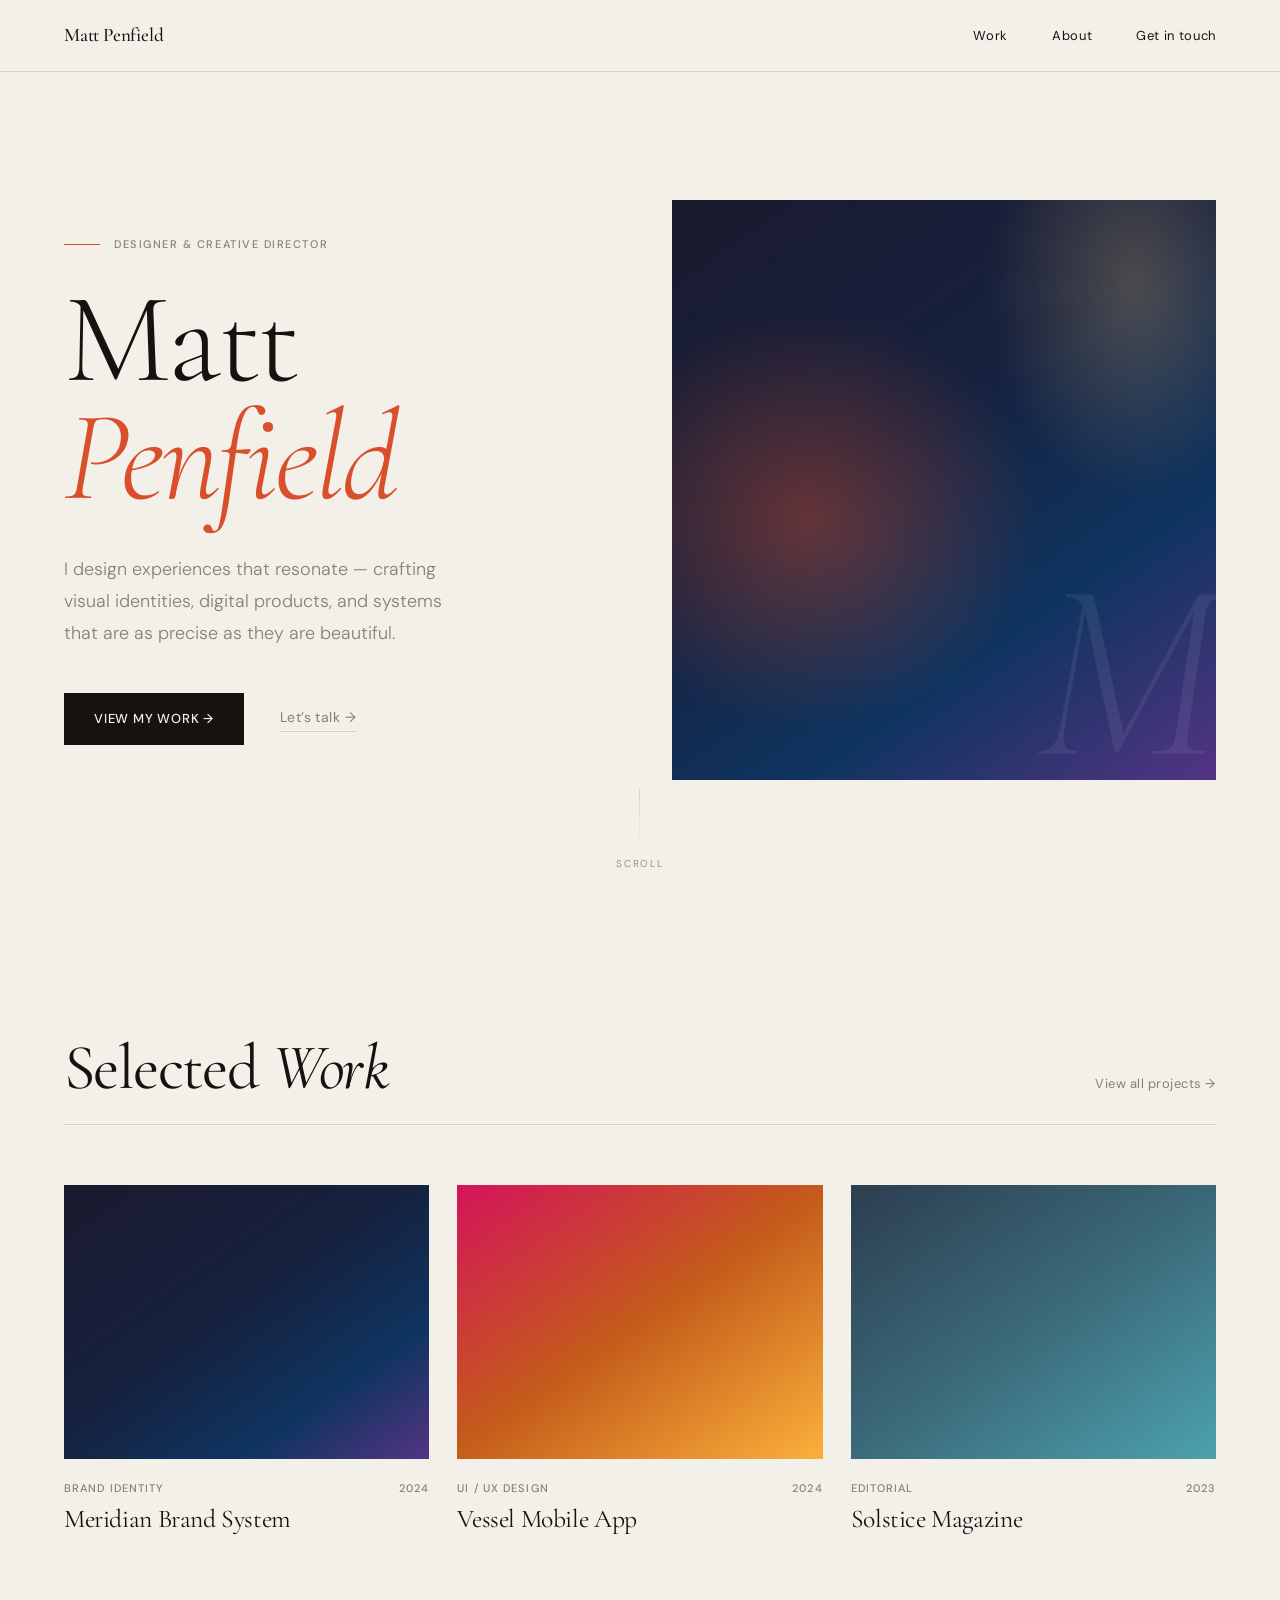
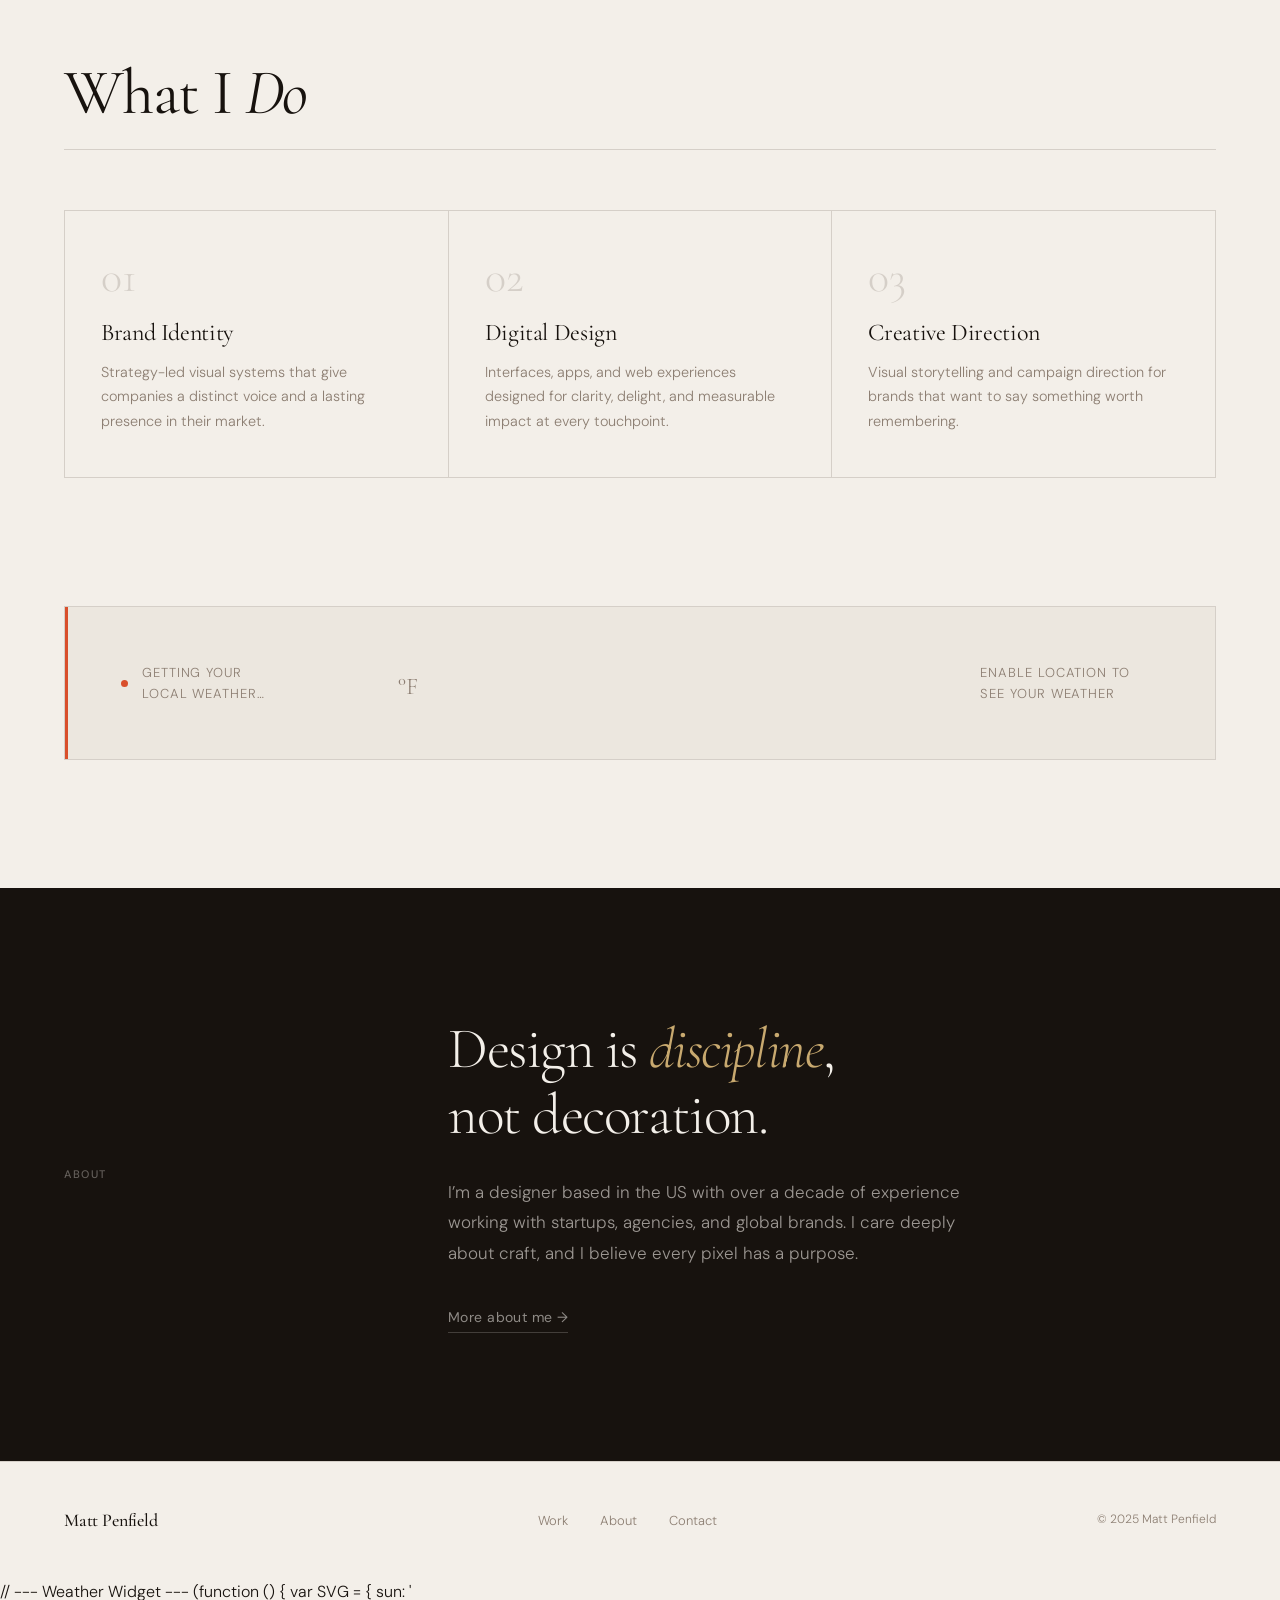
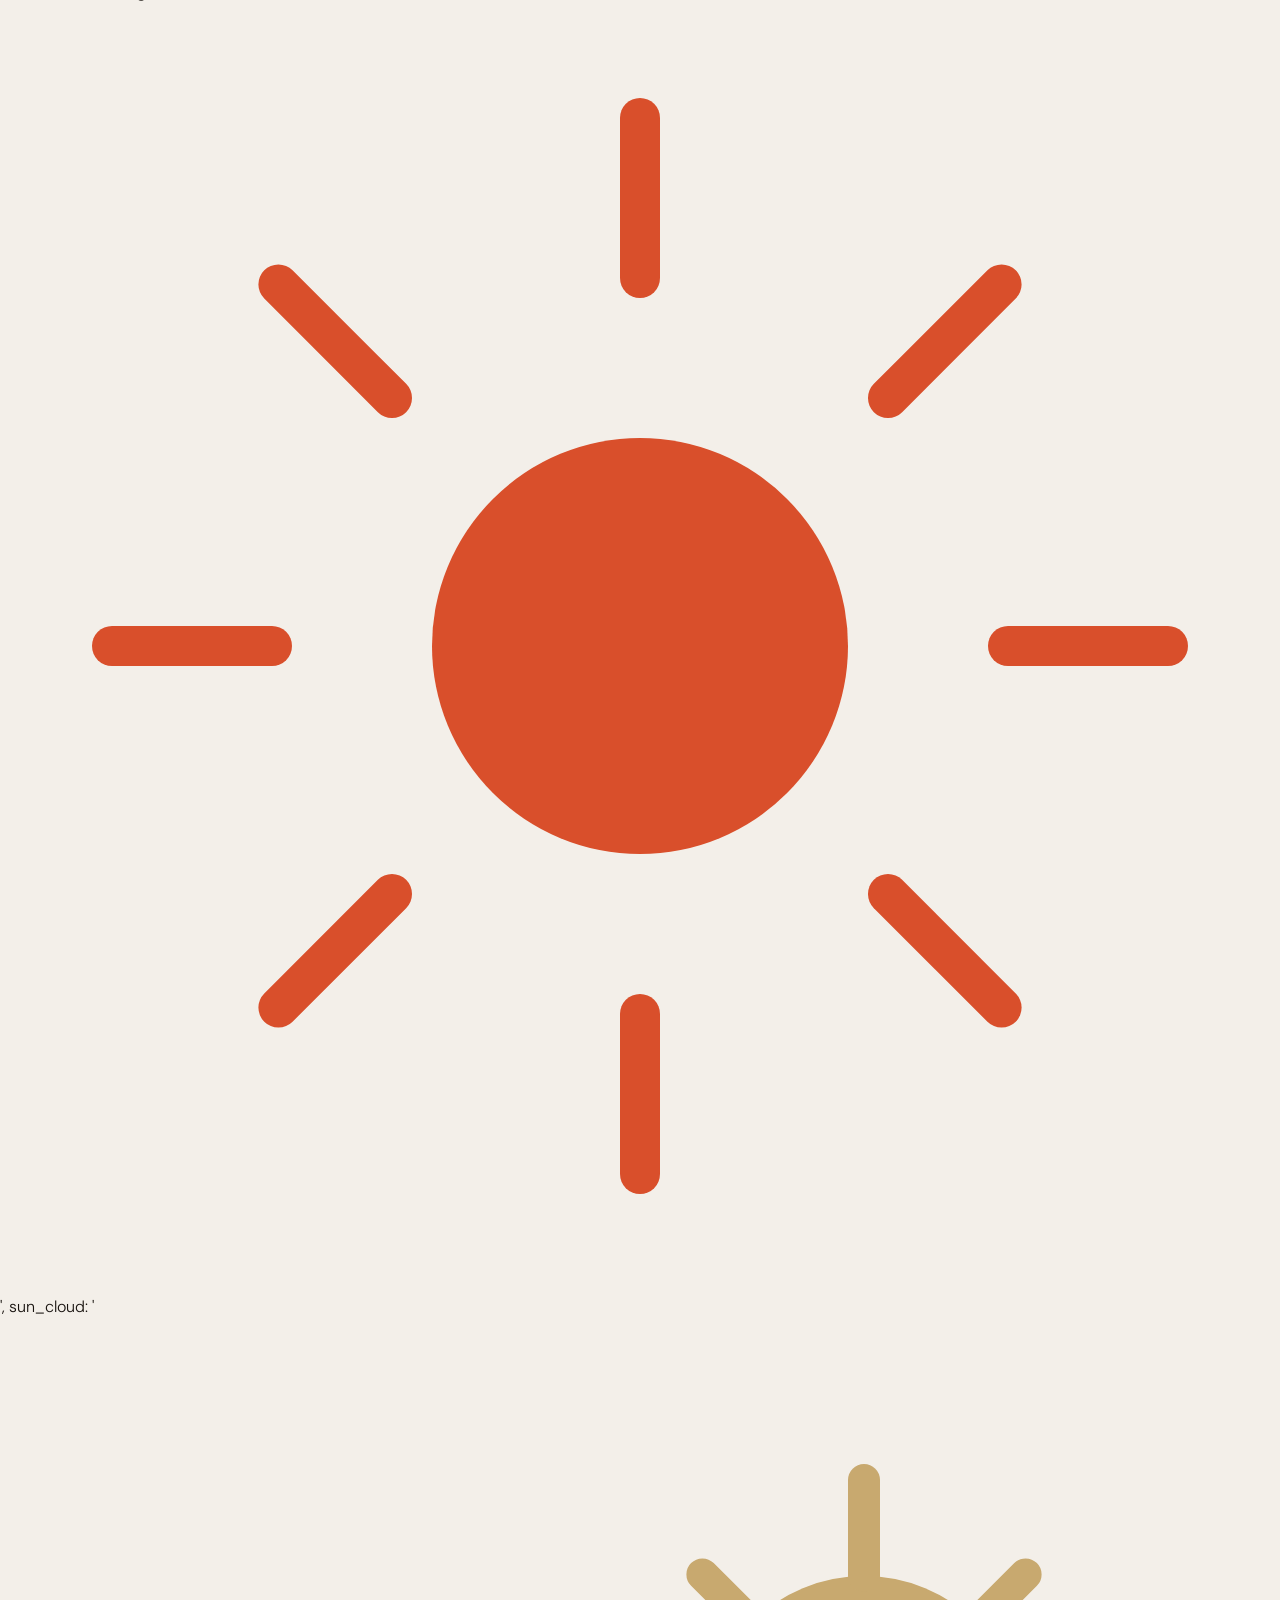
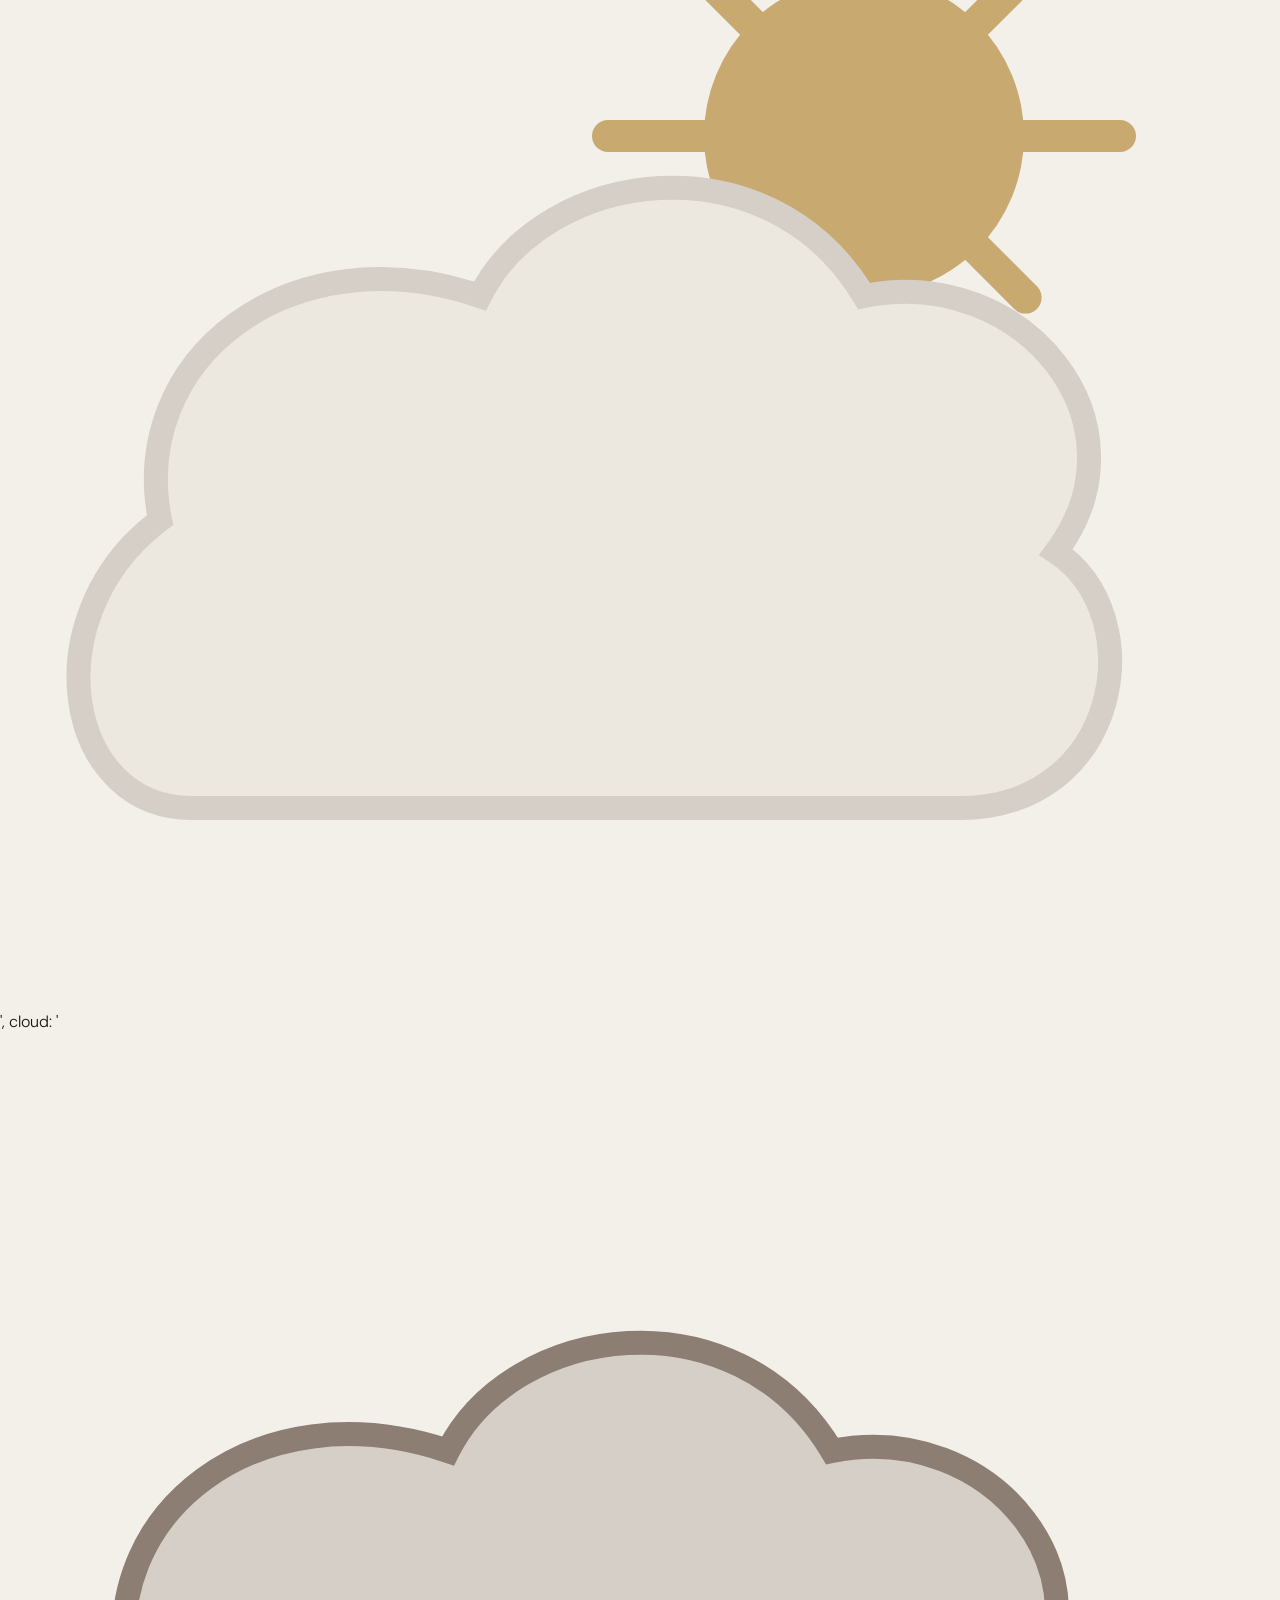
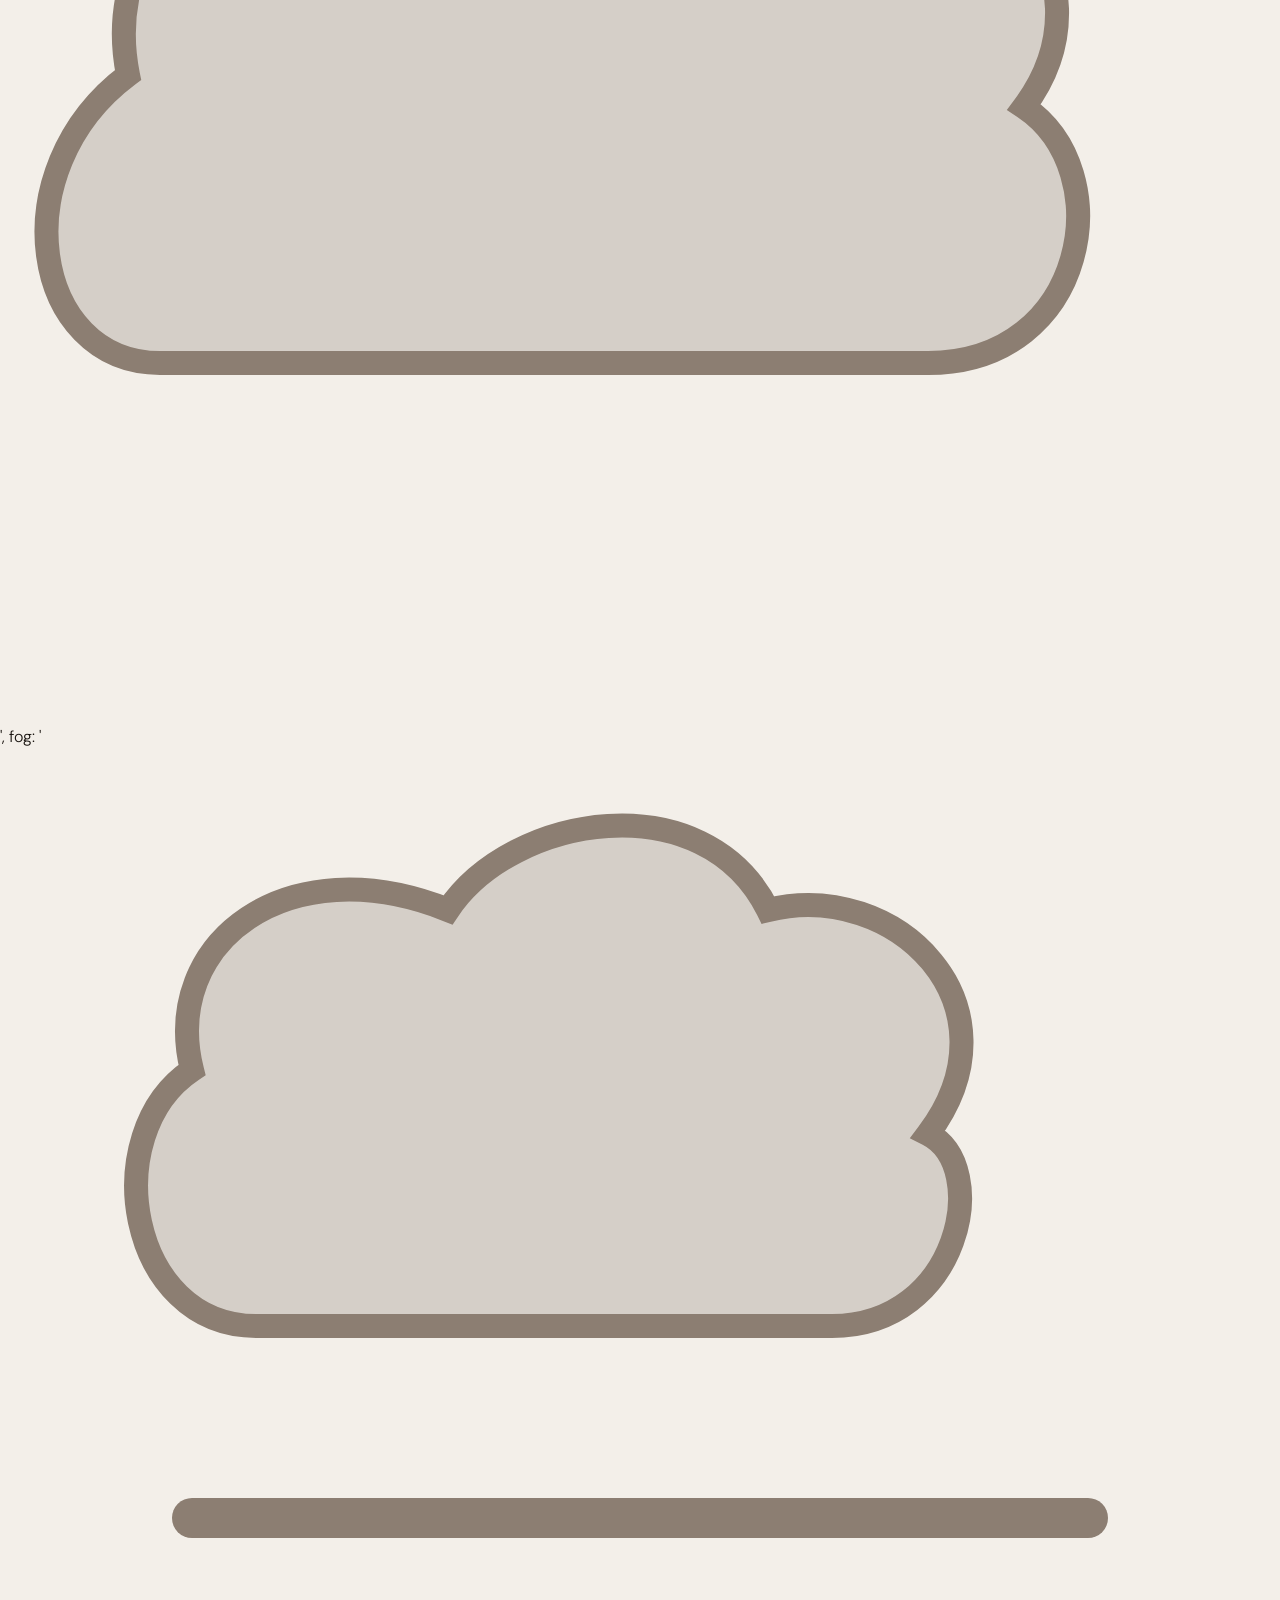
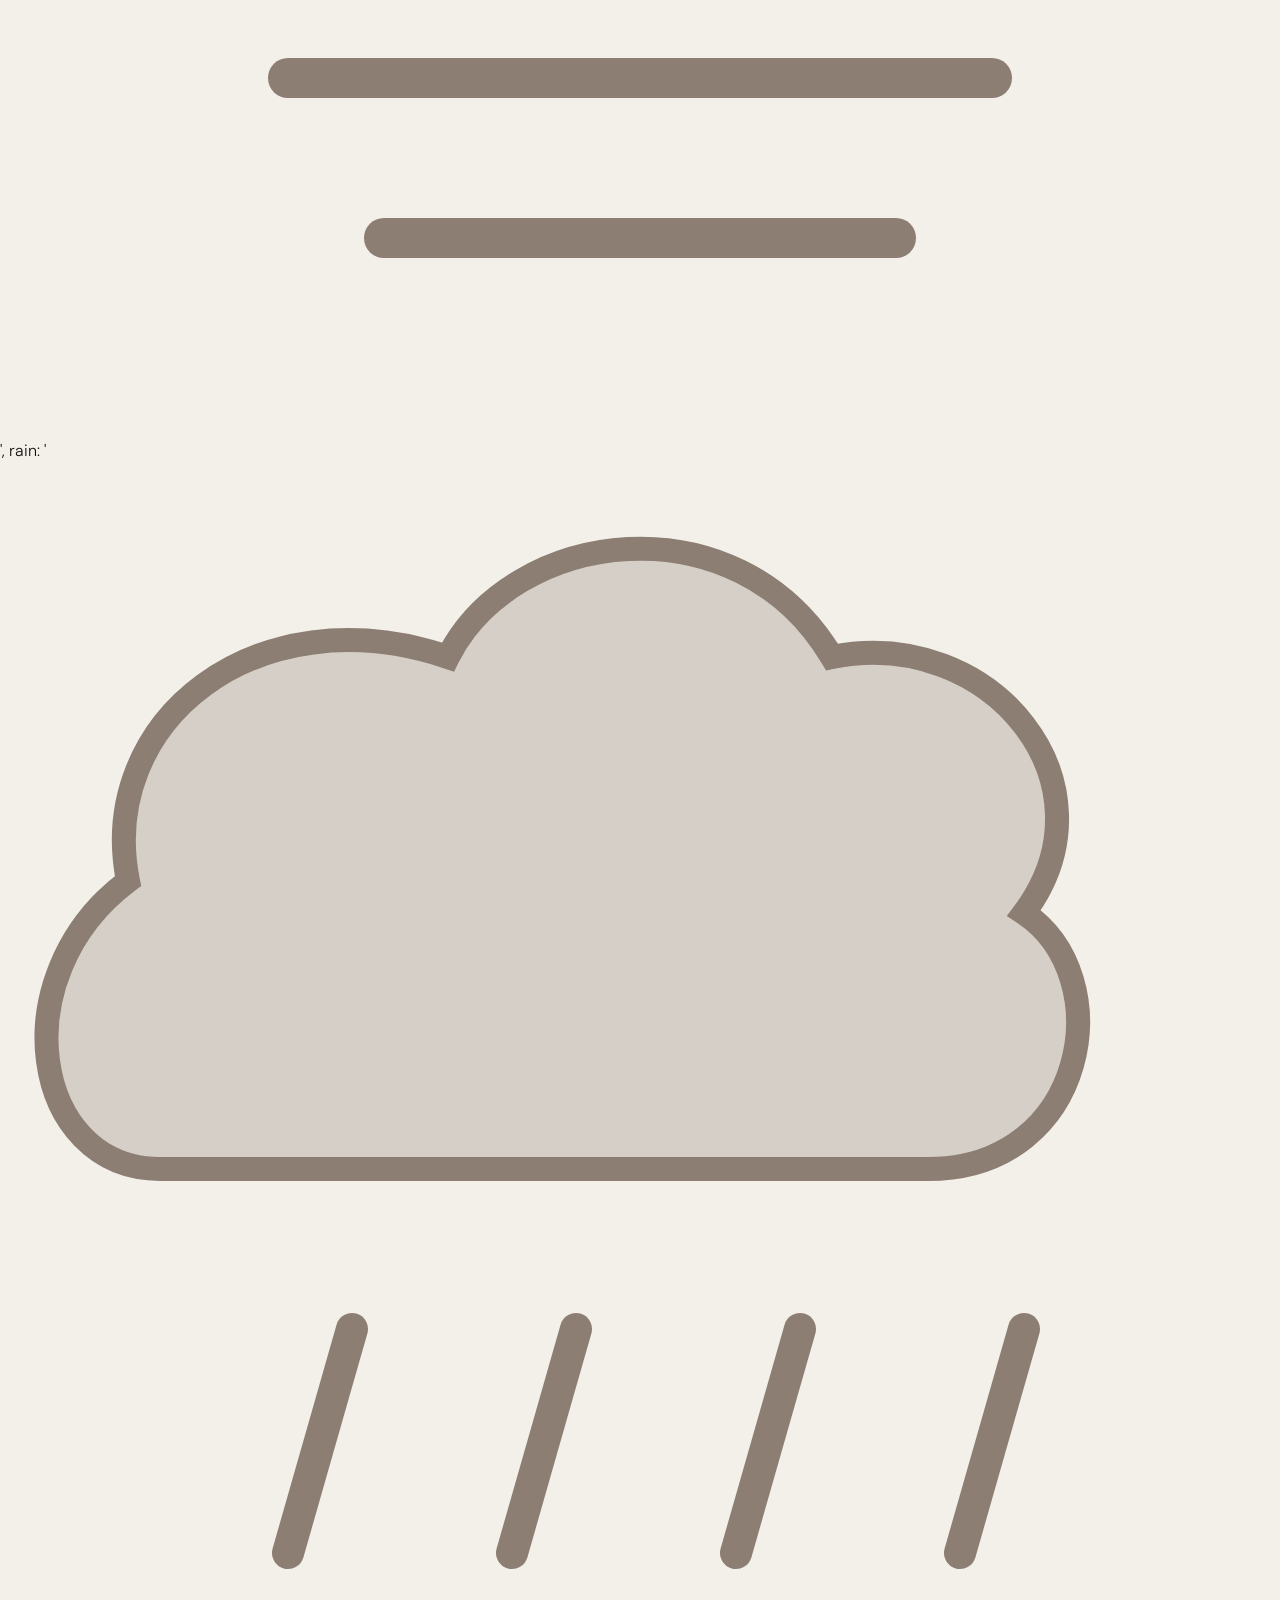
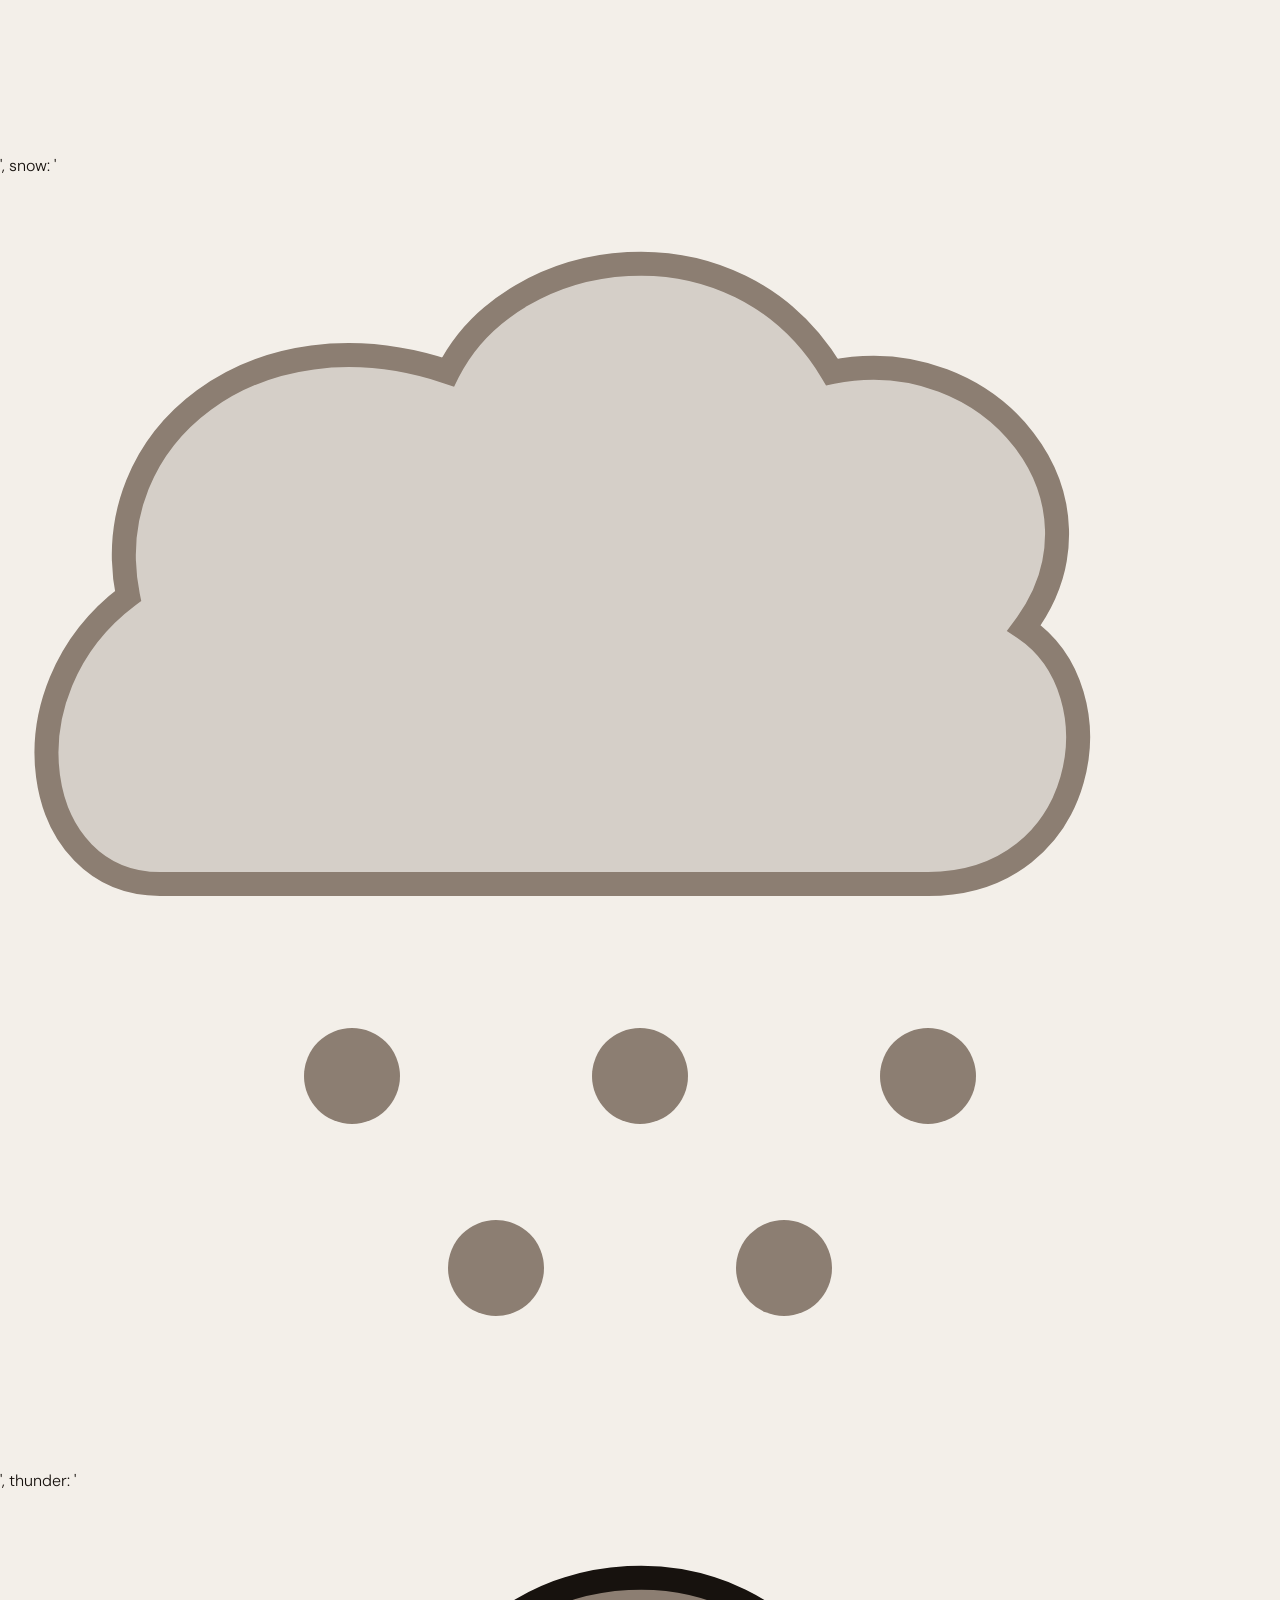
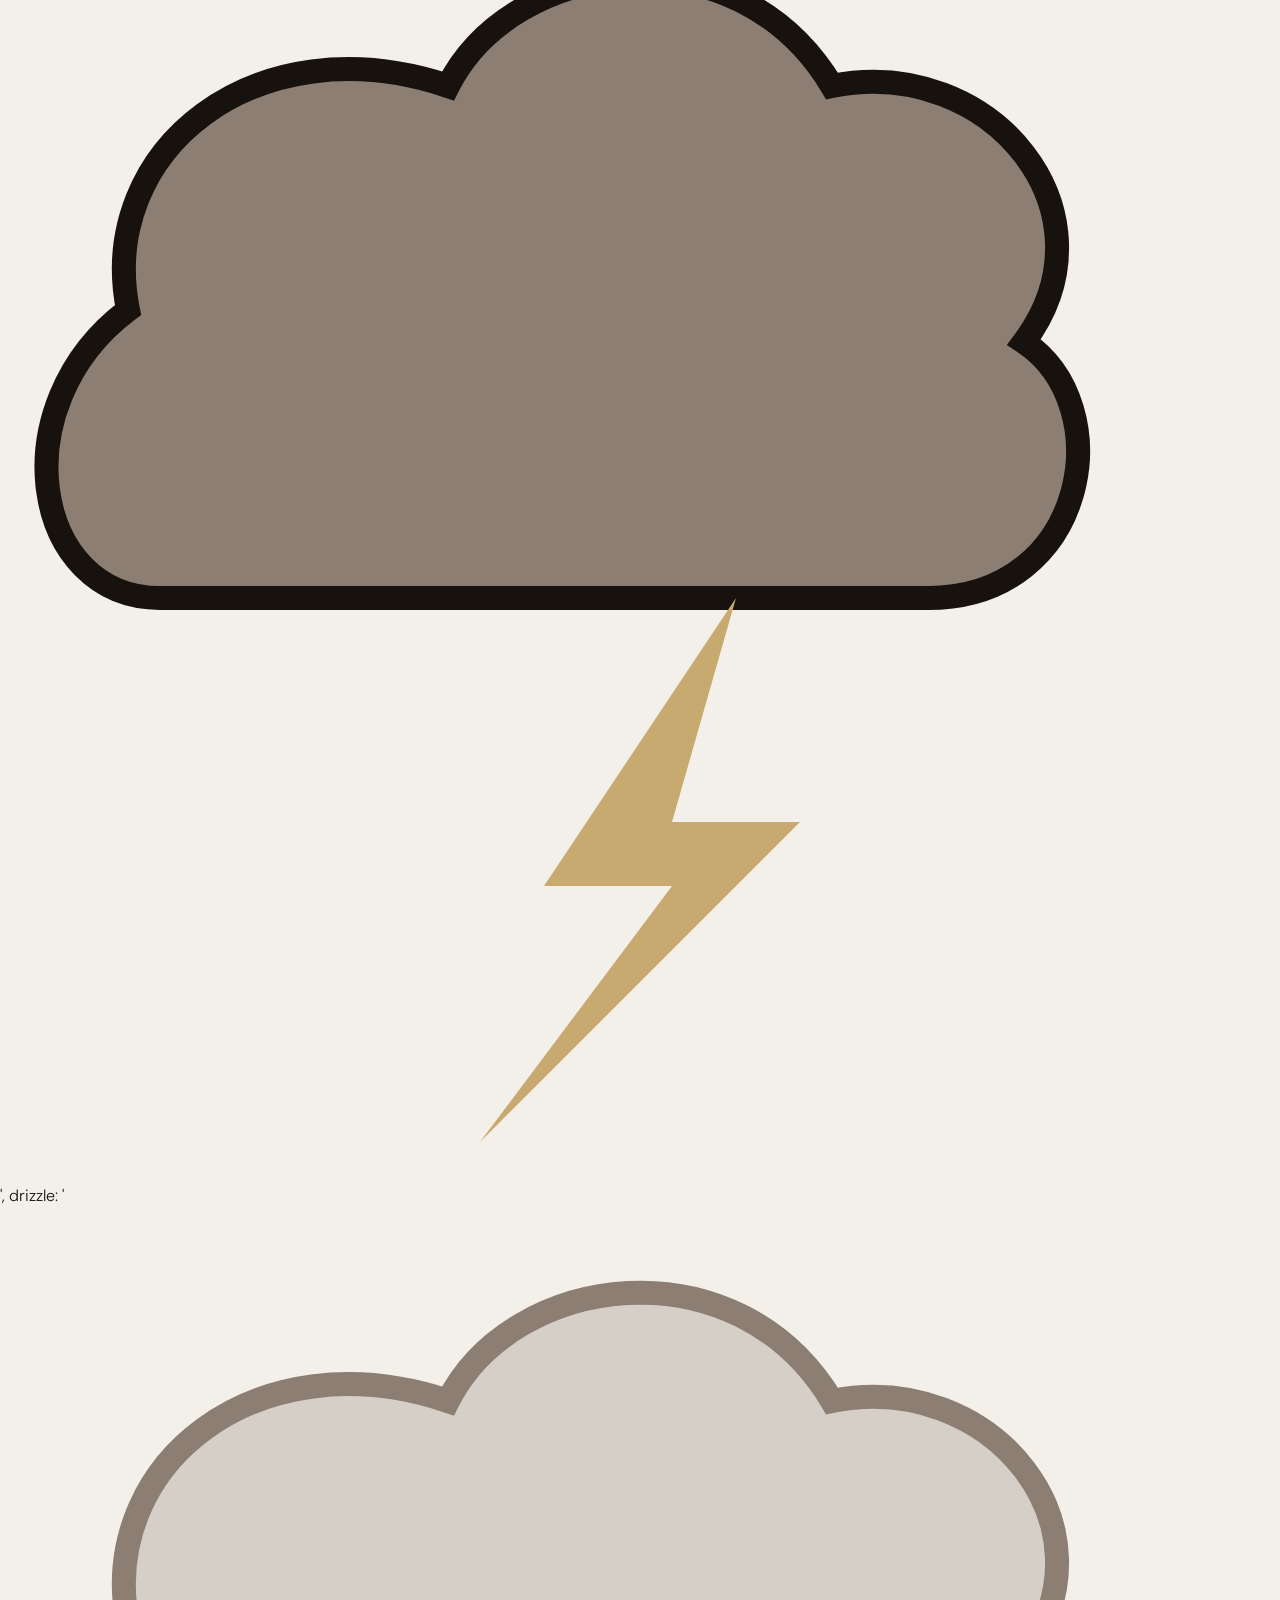
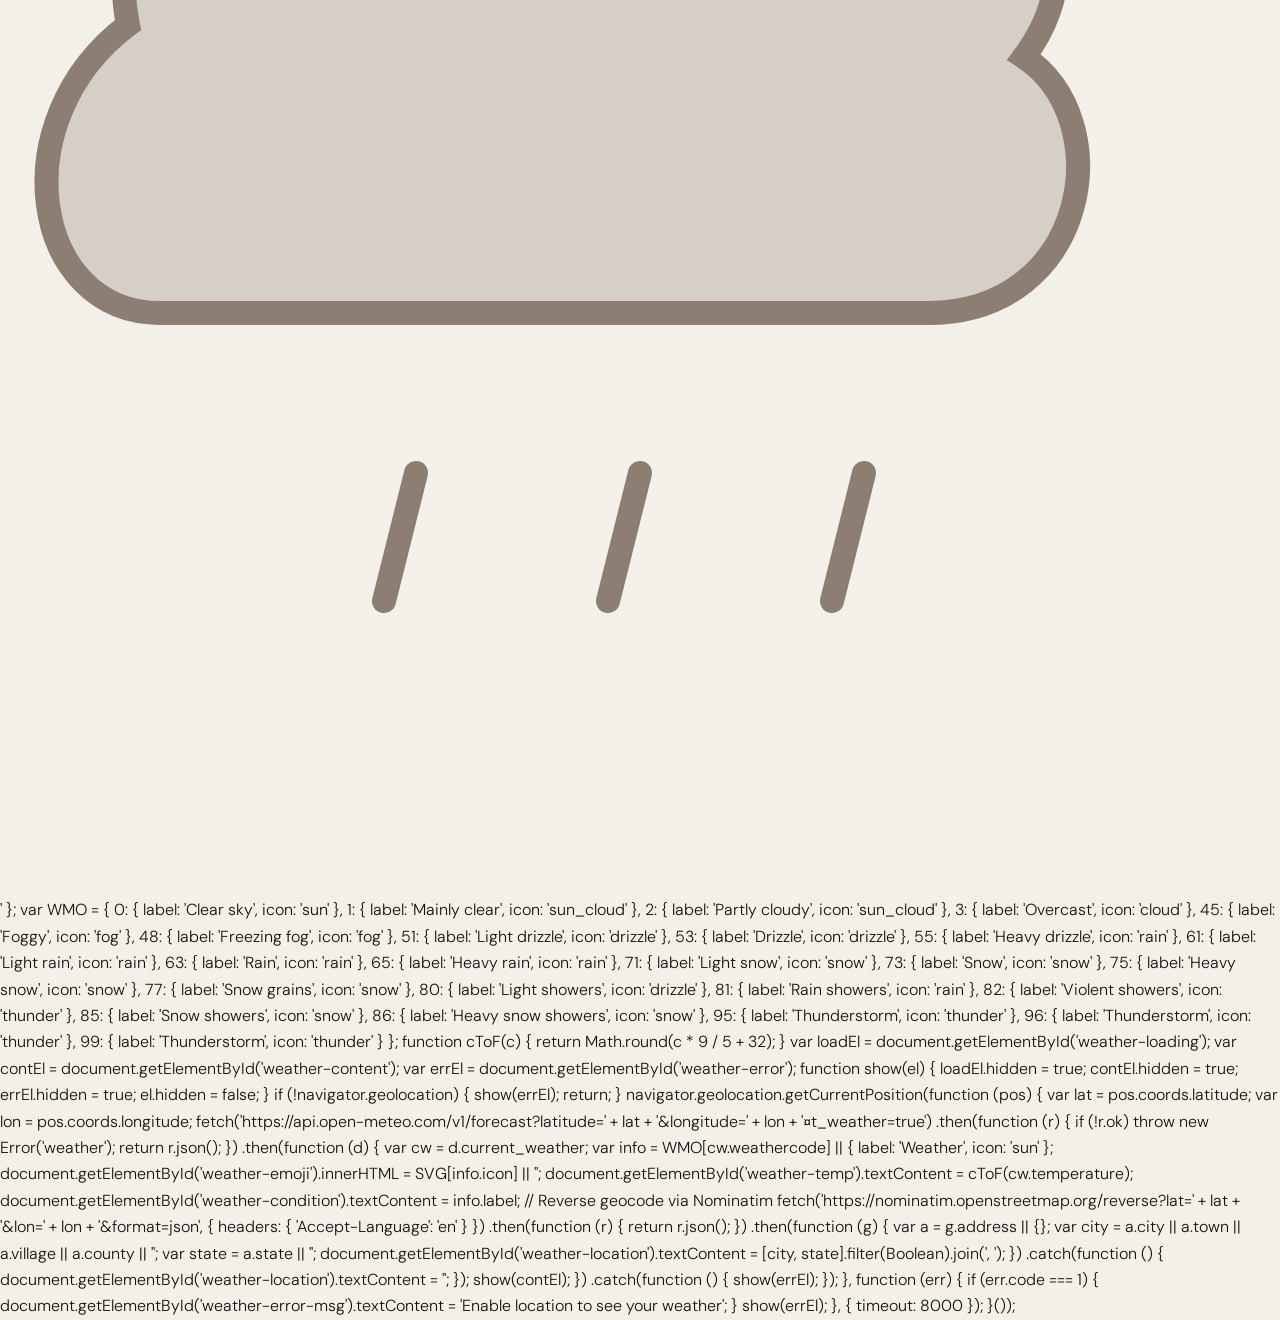
==== index.html @ 702a3578 "Refactor weather widget implementation and add fade-in scroll effect" ====
<!DOCTYPE html>
<html lang="en">
<head>
  <meta charset="UTF-8">
  <meta name="viewport" content="width=device-width, initial-scale=1.0">
  <title>Matt Penfield — Designer</title>
  <link rel="preconnect" href="https://fonts.googleapis.com">
  <link rel="preconnect" href="https://fonts.gstatic.com" crossorigin>
  <link rel="stylesheet" href="css/style.css">
</head>
<body>

  <!-- NAV -->
  <nav class="site-nav">
    <div class="container">
      <a href="index.html" class="nav-logo">Matt Penfield</a>
      <ul class="nav-links">
        <li><a href="pages/work.html">Work</a></li>
        <li><a href="pages/about.html">About</a></li>
        <li><a href="pages/contact.html">Get in touch</a></li>
      </ul>
    </div>
  </nav>

  <!-- HERO -->
  <section class="hero">
    <div class="container">

      <div class="hero-text">
        <div class="hero-eyebrow animate-fade-up delay-1">
          <span class="label">Designer &amp; Creative Director</span>
        </div>
        <h1 class="hero-name animate-fade-up delay-2">
          Matt<br><em>Penfield</em>
        </h1>
        <p class="hero-bio animate-fade-up delay-3">
          I design experiences that resonate — crafting visual identities, digital products, and systems that are as precise as they are beautiful.
        </p>
        <div class="hero-actions animate-fade-up delay-4">
          <a href="pages/work.html" class="btn-primary">View my work &rarr;</a>
          <a href="pages/contact.html" class="btn-ghost">Let&rsquo;s talk &rarr;</a>
        </div>
      </div>

      <div class="hero-graphic">
        <div class="hero-graphic-inner">
          <div class="hero-graphic-overlay"></div>
          <span class="hero-graphic-letter">M</span>
        </div>
      </div>

    </div>
    <div class="hero-scroll">
      <div class="scroll-line"></div>
      <span>Scroll</span>
    </div>
  </section>

  <!-- SELECTED WORK -->
  <section class="section">
    <div class="container">
      <div class="section-header">
        <h2 class="section-title">Selected <em>Work</em></h2>
        <a href="pages/work.html" class="section-link">View all projects &rarr;</a>
      </div>
      <div class="work-grid">

        <a href="pages/work.html" class="work-card fade-in-scroll">
          <div class="work-card-thumb">
            <div class="work-card-thumb-inner" style="background: linear-gradient(145deg, #1A1A2E 0%, #16213E 45%, #0F3460 75%, #533483 100%);"></div>
            <div class="work-card-overlay"></div>
          </div>
          <div class="work-card-meta">
            <span class="work-card-category">Brand Identity</span>
            <span class="work-card-year">2024</span>
          </div>
          <h3 class="work-card-title">Meridian Brand System</h3>
        </a>

        <a href="pages/work.html" class="work-card fade-in-scroll">
          <div class="work-card-thumb">
            <div class="work-card-thumb-inner" style="background: linear-gradient(145deg, #D4145A 0%, #c45c1a 50%, #FBB03B 100%);"></div>
            <div class="work-card-overlay"></div>
          </div>
          <div class="work-card-meta">
            <span class="work-card-category">UI / UX Design</span>
            <span class="work-card-year">2024</span>
          </div>
          <h3 class="work-card-title">Vessel Mobile App</h3>
        </a>

        <a href="pages/work.html" class="work-card fade-in-scroll">
          <div class="work-card-thumb">
            <div class="work-card-thumb-inner" style="background: linear-gradient(145deg, #2C3E50 0%, #3b6978 50%, #4CA1AF 100%);"></div>
            <div class="work-card-overlay"></div>
          </div>
          <div class="work-card-meta">
            <span class="work-card-category">Editorial</span>
            <span class="work-card-year">2023</span>
          </div>
          <h3 class="work-card-title">Solstice Magazine</h3>
        </a>

      </div>
    </div>
  </section>

  <!-- SERVICES -->
  <section class="section" style="padding-top: 0;">
    <div class="container">
      <div class="section-header">
        <h2 class="section-title">What I <em>Do</em></h2>
      </div>
      <div class="services-grid">

        <div class="service-item fade-in-scroll">
          <div class="service-num">01</div>
          <h3 class="service-title">Brand Identity</h3>
          <p class="service-desc">Strategy-led visual systems that give companies a distinct voice and a lasting presence in their market.</p>
        </div>

        <div class="service-item fade-in-scroll">
          <div class="service-num">02</div>
          <h3 class="service-title">Digital Design</h3>
          <p class="service-desc">Interfaces, apps, and web experiences designed for clarity, delight, and measurable impact at every touchpoint.</p>
        </div>

        <div class="service-item fade-in-scroll">
          <div class="service-num">03</div>
          <h3 class="service-title">Creative Direction</h3>
          <p class="service-desc">Visual storytelling and campaign direction for brands that want to say something worth remembering.</p>
        </div>

      </div>
    </div>
  </section>

  <!-- WEATHER WIDGET -->
  <section class="section" style="padding-top: 0;">
    <div class="container">
      <div class="weather-card fade-in-scroll" id="weather-card">

        <div class="weather-loading" id="weather-loading">
          <span class="weather-dot"></span>
          <span>Getting your local weather&hellip;</span>
        </div>

        <div class="weather-content" id="weather-content" hidden>
          <div class="weather-left">
            <span class="weather-emoji" id="weather-emoji" aria-hidden="true"></span>
            <div class="weather-temp-group">
              <span class="weather-temp" id="weather-temp"></span>
              <span class="weather-unit">&deg;F</span>
            </div>
          </div>
          <div class="weather-right">
            <p class="weather-condition" id="weather-condition"></p>
            <p class="weather-location" id="weather-location"></p>
          </div>
        </div>

        <div class="weather-error" id="weather-error" hidden>
          <span id="weather-error-msg">Weather unavailable</span>
        </div>

      </div>
    </div>
  </section>

  <!-- ABOUT STRIP -->
  <div class="about-strip">
    <div class="container">
      <div class="about-strip-label label">About</div>
      <div class="about-strip-content">
        <h2 class="about-strip-title">Design is <em>discipline</em>,<br>not decoration.</h2>
        <p class="about-strip-text">
          I&rsquo;m a designer based in the US with over a decade of experience working with startups, agencies, and global brands. I care deeply about craft, and I believe every pixel has a purpose.
        </p>
        <a href="pages/about.html" class="btn-ghost-light">More about me &rarr;</a>
      </div>
    </div>
  </div>

  <!-- FOOTER -->
  <footer class="site-footer">
    <div class="container">
      <span class="footer-logo">Matt Penfield</span>
      <ul class="footer-nav">
        <li><a href="pages/work.html">Work</a></li>
        <li><a href="pages/about.html">About</a></li>
        <li><a href="pages/contact.html">Contact</a></li>
      </ul>
      <span class="footer-copy">&copy; 2025 Matt Penfield</span>
    </div>
  </footer>

  <script src="js/app.js" defer></script>

</body>
</html>

    // --- Weather Widget ---
    (function () {
      var SVG = {
        sun:       '<svg viewBox="0 0 80 80" fill="none" xmlns="http://www.w3.org/2000/svg"><circle cx="40" cy="40" r="13" fill="#D94F2B"/><g stroke="#D94F2B" stroke-width="2.5" stroke-linecap="round"><line x1="40" y1="7" x2="40" y2="17"/><line x1="40" y1="63" x2="40" y2="73"/><line x1="7" y1="40" x2="17" y2="40"/><line x1="63" y1="40" x2="73" y2="40"/><line x1="17.4" y1="17.4" x2="24.5" y2="24.5"/><line x1="55.5" y1="55.5" x2="62.6" y2="62.6"/><line x1="62.6" y1="17.4" x2="55.5" y2="24.5"/><line x1="24.5" y1="55.5" x2="17.4" y2="62.6"/></g></svg>',
        sun_cloud: '<svg viewBox="0 0 80 80" fill="none" xmlns="http://www.w3.org/2000/svg"><circle cx="54" cy="26" r="10" fill="#C8A96F"/><g stroke="#C8A96F" stroke-width="2" stroke-linecap="round"><line x1="54" y1="10" x2="54" y2="16"/><line x1="54" y1="36" x2="54" y2="42"/><line x1="38" y1="26" x2="44" y2="26"/><line x1="64" y1="26" x2="70" y2="26"/><line x1="43.9" y1="15.9" x2="48.2" y2="20.2"/><line x1="59.8" y1="31.8" x2="64.1" y2="36.1"/><line x1="64.1" y1="15.9" x2="59.8" y2="20.2"/><line x1="48.2" y1="31.8" x2="43.9" y2="36.1"/></g><path d="M 12,68 C 4,68 2,56 10,50 C 8,40 18,32 30,36 C 34,28 48,26 54,36 C 64,34 72,44 66,52 C 72,56 70,68 60,68 Z" fill="#ECE7DF" stroke="#D5CFC8" stroke-width="1.5"/></svg>',
        cloud:     '<svg viewBox="0 0 80 80" fill="none" xmlns="http://www.w3.org/2000/svg"><path d="M 10,58 C 2,58 0,46 8,40 C 6,30 16,22 28,26 C 32,18 46,16 52,26 C 62,24 70,34 64,42 C 70,46 68,58 58,58 Z" fill="#D5CFC8" stroke="#8C7E72" stroke-width="1.5"/></svg>',
        fog:       '<svg viewBox="0 0 80 80" fill="none" xmlns="http://www.w3.org/2000/svg"><path d="M 16,36 C 8,36 6,24 12,20 C 10,12 18,6 28,10 C 32,4 44,2 48,10 C 56,8 64,16 58,24 C 62,26 60,36 52,36 Z" fill="#D5CFC8" stroke="#8C7E72" stroke-width="1.5"/><g stroke="#8C7E72" stroke-width="2.5" stroke-linecap="round"><line x1="12" y1="48" x2="68" y2="48"/><line x1="18" y1="58" x2="62" y2="58"/><line x1="24" y1="68" x2="56" y2="68"/></g></svg>',
        rain:      '<svg viewBox="0 0 80 80" fill="none" xmlns="http://www.w3.org/2000/svg"><path d="M 10,44 C 2,44 0,32 8,26 C 6,16 16,8 28,12 C 32,4 46,2 52,12 C 62,10 70,20 64,28 C 70,32 68,44 58,44 Z" fill="#D5CFC8" stroke="#8C7E72" stroke-width="1.5"/><g stroke="#8C7E72" stroke-width="2" stroke-linecap="round"><line x1="22" y1="54" x2="18" y2="68"/><line x1="36" y1="54" x2="32" y2="68"/><line x1="50" y1="54" x2="46" y2="68"/><line x1="64" y1="54" x2="60" y2="68"/></g></svg>',
        snow:      '<svg viewBox="0 0 80 80" fill="none" xmlns="http://www.w3.org/2000/svg"><path d="M 10,44 C 2,44 0,32 8,26 C 6,16 16,8 28,12 C 32,4 46,2 52,12 C 62,10 70,20 64,28 C 70,32 68,44 58,44 Z" fill="#D5CFC8" stroke="#8C7E72" stroke-width="1.5"/><g fill="#8C7E72"><circle cx="22" cy="56" r="3"/><circle cx="40" cy="56" r="3"/><circle cx="58" cy="56" r="3"/><circle cx="31" cy="68" r="3"/><circle cx="49" cy="68" r="3"/></g></svg>',
        thunder:   '<svg viewBox="0 0 80 80" fill="none" xmlns="http://www.w3.org/2000/svg"><path d="M 10,44 C 2,44 0,32 8,26 C 6,16 16,8 28,12 C 32,4 46,2 52,12 C 62,10 70,20 64,28 C 70,32 68,44 58,44 Z" fill="#8C7E72" stroke="#17120E" stroke-width="1.5"/><polygon points="46,44 34,62 42,62 30,78 50,58 42,58" fill="#C8A96F"/></svg>',
        drizzle:   '<svg viewBox="0 0 80 80" fill="none" xmlns="http://www.w3.org/2000/svg"><path d="M 10,44 C 2,44 0,32 8,26 C 6,16 16,8 28,12 C 32,4 46,2 52,12 C 62,10 70,20 64,28 C 70,32 68,44 58,44 Z" fill="#D5CFC8" stroke="#8C7E72" stroke-width="1.5"/><g stroke="#8C7E72" stroke-width="1.5" stroke-linecap="round"><line x1="26" y1="54" x2="24" y2="62"/><line x1="40" y1="54" x2="38" y2="62"/><line x1="54" y1="54" x2="52" y2="62"/></g></svg>'
      };

      var WMO = {
        0:  { label: 'Clear sky',          icon: 'sun' },
        1:  { label: 'Mainly clear',       icon: 'sun_cloud' },
        2:  { label: 'Partly cloudy',      icon: 'sun_cloud' },
        3:  { label: 'Overcast',           icon: 'cloud' },
        45: { label: 'Foggy',              icon: 'fog' },
        48: { label: 'Freezing fog',       icon: 'fog' },
        51: { label: 'Light drizzle',      icon: 'drizzle' },
        53: { label: 'Drizzle',            icon: 'drizzle' },
        55: { label: 'Heavy drizzle',      icon: 'rain' },
        61: { label: 'Light rain',         icon: 'rain' },
        63: { label: 'Rain',               icon: 'rain' },
        65: { label: 'Heavy rain',         icon: 'rain' },
        71: { label: 'Light snow',         icon: 'snow' },
        73: { label: 'Snow',               icon: 'snow' },
        75: { label: 'Heavy snow',         icon: 'snow' },
        77: { label: 'Snow grains',        icon: 'snow' },
        80: { label: 'Light showers',      icon: 'drizzle' },
        81: { label: 'Rain showers',       icon: 'rain' },
        82: { label: 'Violent showers',    icon: 'thunder' },
        85: { label: 'Snow showers',       icon: 'snow' },
        86: { label: 'Heavy snow showers', icon: 'snow' },
        95: { label: 'Thunderstorm',       icon: 'thunder' },
        96: { label: 'Thunderstorm',       icon: 'thunder' },
        99: { label: 'Thunderstorm',       icon: 'thunder' }
      };

      function cToF(c) { return Math.round(c * 9 / 5 + 32); }

      var loadEl = document.getElementById('weather-loading');
      var contEl = document.getElementById('weather-content');
      var errEl  = document.getElementById('weather-error');

      function show(el) {
        loadEl.hidden = true;
        contEl.hidden = true;
        errEl.hidden  = true;
        el.hidden = false;
      }

      if (!navigator.geolocation) { show(errEl); return; }

      navigator.geolocation.getCurrentPosition(function (pos) {
        var lat = pos.coords.latitude;
        var lon = pos.coords.longitude;

        fetch('https://api.open-meteo.com/v1/forecast?latitude=' + lat + '&longitude=' + lon + '&current_weather=true')
          .then(function (r) { if (!r.ok) throw new Error('weather'); return r.json(); })
          .then(function (d) {
            var cw   = d.current_weather;
            var info = WMO[cw.weathercode] || { label: 'Weather', icon: 'sun' };

            document.getElementById('weather-emoji').innerHTML       = SVG[info.icon] || '';
            document.getElementById('weather-temp').textContent      = cToF(cw.temperature);
            document.getElementById('weather-condition').textContent = info.label;

            // Reverse geocode via Nominatim
            fetch('https://nominatim.openstreetmap.org/reverse?lat=' + lat + '&lon=' + lon + '&format=json', { headers: { 'Accept-Language': 'en' } })
              .then(function (r) { return r.json(); })
              .then(function (g) {
                var a    = g.address || {};
                var city  = a.city || a.town || a.village || a.county || '';
                var state = a.state || '';
                document.getElementById('weather-location').textContent = [city, state].filter(Boolean).join(', ');
              })
              .catch(function () {
                document.getElementById('weather-location').textContent = '';
              });

            show(contEl);
          })
          .catch(function () { show(errEl); });

      }, function (err) {
        if (err.code === 1) {
          document.getElementById('weather-error-msg').textContent = 'Enable location to see your weather';
        }
        show(errEl);
      }, { timeout: 8000 });
    }());
  </script>

</body>
</html>
---- css/style.css ----
/* =========================================
   MATT PENFIELD — Personal Site
   Shared Stylesheet
   ========================================= */

@import url('https://fonts.googleapis.com/css2?family=Cormorant+Garamond:ital,wght@0,300;0,400;0,500;0,600;1,300;1,400;1,500;1,600&family=DM+Sans:opsz,wght@9..40,300;9..40,400;9..40,500&display=swap');

/* --- Custom Properties --- */
:root {
  --bg:       #F3EFE9;
  --fg:       #17120E;
  --accent:   #D94F2B;
  --gold:     #C8A96F;
  --muted:    #8C7E72;
  --card-bg:  #ECE7DF;
  --white:    #FAF8F5;
  --border:   #D5CFC8;

  --font-display: 'Cormorant Garamond', Georgia, serif;
  --font-body:    'DM Sans', system-ui, sans-serif;

  --nav-h: 72px;
  --max-w: 1320px;
  --section-pad: clamp(4rem, 10vw, 8rem);
}

/* --- Reset --- */
*, *::before, *::after {
  box-sizing: border-box;
  margin: 0;
  padding: 0;
}

html {
  scroll-behavior: smooth;
  -webkit-text-size-adjust: 100%;
}

body {
  background-color: var(--bg);
  color: var(--fg);
  font-family: var(--font-body);
  font-weight: 300;
  font-size: 1rem;
  line-height: 1.65;
  -webkit-font-smoothing: antialiased;
  overflow-x: hidden;
}

img, video {
  max-width: 100%;
  display: block;
}

a {
  color: inherit;
  text-decoration: none;
}

::selection {
  background-color: var(--accent);
  color: var(--white);
}

/* =========================================
   UTILITY
   ========================================= */

.container {
  width: min(100%, var(--max-w));
  margin-inline: auto;
  padding-inline: clamp(1.5rem, 5vw, 4.5rem);
}

.label {
  font-family: var(--font-body);
  font-size: 0.6875rem;
  font-weight: 500;
  letter-spacing: 0.14em;
  text-transform: uppercase;
  color: var(--muted);
}

/* =========================================
   ANIMATIONS
   ========================================= */

@keyframes fadeUp {
  from { opacity: 0; transform: translateY(30px); }
  to   { opacity: 1; transform: translateY(0); }
}

@keyframes scrollPulse {
  0%, 100% { opacity: 0.5; transform: scaleY(1) translateY(0); }
  50%       { opacity: 1;   transform: scaleY(0.8) translateY(4px); }
}

@keyframes pulse {
  0%, 100% { opacity: 1; transform: scale(1); }
  50%       { opacity: 0.55; transform: scale(0.85); }
}

.animate-fade-up { opacity: 0; animation: fadeUp 0.9s cubic-bezier(0.22, 1, 0.36, 1) forwards; }
.delay-1 { animation-delay: 0.05s; }
.delay-2 { animation-delay: 0.22s; }
.delay-3 { animation-delay: 0.38s; }
.delay-4 { animation-delay: 0.54s; }

/* =========================================
   NAVIGATION
   ========================================= */

.site-nav {
  position: fixed;
  top: 0; left: 0; right: 0;
  height: var(--nav-h);
  z-index: 100;
  background: rgba(243, 239, 233, 0.9);
  backdrop-filter: blur(14px);
  -webkit-backdrop-filter: blur(14px);
  border-bottom: 1px solid var(--border);
  transition: background 0.3s;
}

.site-nav .container {
  height: 100%;
  display: flex;
  align-items: center;
  justify-content: space-between;
}

.nav-logo {
  font-family: var(--font-display);
  font-size: 1.2rem;
  font-weight: 500;
  letter-spacing: -0.01em;
  transition: color 0.2s;
}
.nav-logo:hover { color: var(--accent); }

.nav-links {
  display: flex;
  align-items: center;
  gap: 2.75rem;
  list-style: none;
}

.nav-links a {
  font-size: 0.8125rem;
  font-weight: 400;
  letter-spacing: 0.05em;
  color: var(--fg);
  position: relative;
  padding-bottom: 3px;
  transition: color 0.2s;
}

.nav-links a::after {
  content: '';
  position: absolute;
  bottom: -1px; left: 0;
  width: 0; height: 1px;
  background: var(--accent);
  transition: width 0.32s cubic-bezier(0.22, 1, 0.36, 1);
}

.nav-links a:hover,
.nav-links a.active { color: var(--accent); }

.nav-links a:hover::after,
.nav-links a.active::after { width: 100%; }

/* =========================================
   HERO — INDEX
   ========================================= */

.hero {
  min-height: 100svh;
  padding-top: var(--nav-h);
  display: flex;
  align-items: center;
  position: relative;
  overflow: hidden;
}

.hero .container {
  display: grid;
  grid-template-columns: 1fr 1fr;
  gap: 4rem;
  align-items: center;
  padding-block: var(--section-pad);
}

.hero-eyebrow {
  display: flex;
  align-items: center;
  gap: 0.875rem;
  margin-bottom: 1.75rem;
}

.hero-eyebrow::before {
  content: '';
  display: block;
  width: 2.25rem;
  height: 1px;
  background: var(--accent);
  flex-shrink: 0;
}

.hero-name {
  font-family: var(--font-display);
  font-size: clamp(4.5rem, 10vw, 9.5rem);
  font-weight: 300;
  line-height: 0.92;
  letter-spacing: -0.025em;
  margin-bottom: 2.25rem;
}

.hero-name em {
  font-style: italic;
  color: var(--accent);
}

.hero-bio {
  font-size: clamp(1rem, 1.4vw, 1.125rem);
  line-height: 1.8;
  color: var(--muted);
  max-width: 400px;
  margin-bottom: 2.75rem;
}

.hero-actions {
  display: flex;
  align-items: center;
  gap: 2.25rem;
  flex-wrap: wrap;
}

/* Buttons */
.btn-primary {
  display: inline-flex;
  align-items: center;
  gap: 0.5rem;
  background: var(--fg);
  color: var(--bg);
  padding: 0.9375rem 1.875rem;
  font-family: var(--font-body);
  font-size: 0.8125rem;
  font-weight: 500;
  letter-spacing: 0.06em;
  text-transform: uppercase;
  cursor: pointer;
  transition: background 0.25s, transform 0.22s;
}

.btn-primary:hover {
  background: var(--accent);
  transform: translateY(-2px);
}

.btn-ghost {
  display: inline-flex;
  align-items: center;
  gap: 0.5rem;
  font-size: 0.875rem;
  font-weight: 400;
  letter-spacing: 0.03em;
  color: var(--muted);
  border-bottom: 1px solid var(--border);
  padding-bottom: 2px;
  transition: color 0.2s, border-color 0.2s, gap 0.25s;
}

.btn-ghost:hover {
  color: var(--fg);
  border-color: var(--fg);
  gap: 0.75rem;
}

.btn-ghost-light {
  display: inline-flex;
  align-items: center;
  gap: 0.5rem;
  font-size: 0.875rem;
  font-weight: 400;
  letter-spacing: 0.03em;
  color: rgba(243, 239, 233, 0.55);
  border-bottom: 1px solid rgba(243, 239, 233, 0.2);
  padding-bottom: 2px;
  transition: color 0.2s, border-color 0.2s, gap 0.25s;
}

.btn-ghost-light:hover {
  color: var(--bg);
  border-color: var(--bg);
  gap: 0.75rem;
}

/* Hero graphic (decorative right column) */
.hero-graphic {
  aspect-ratio: 4/5;
  max-height: 580px;
  width: 100%;
  position: relative;
}

.hero-graphic-inner {
  width: 100%;
  height: 100%;
  background: linear-gradient(145deg, #1A1A2E 0%, #16213E 40%, #0F3460 70%, #533483 100%);
  position: relative;
  overflow: hidden;
}

.hero-graphic-overlay {
  position: absolute;
  inset: 0;
  background:
    radial-gradient(ellipse 65% 55% at 25% 55%, rgba(217, 79, 43, 0.4) 0%, transparent 65%),
    radial-gradient(ellipse 45% 60% at 85% 15%, rgba(200, 169, 111, 0.3) 0%, transparent 60%);
}

.hero-graphic-letter {
  position: absolute;
  bottom: -0.08em;
  right: -0.02em;
  font-family: var(--font-display);
  font-style: italic;
  font-size: 16rem;
  font-weight: 300;
  color: rgba(255, 255, 255, 0.07);
  line-height: 1;
  user-select: none;
  pointer-events: none;
}

/* Scroll indicator */
.hero-scroll {
  position: absolute;
  bottom: 2.25rem;
  left: 50%;
  transform: translateX(-50%);
  display: flex;
  flex-direction: column;
  align-items: center;
  gap: 0.75rem;
}

.scroll-line {
  width: 1px;
  height: 56px;
  background: linear-gradient(to bottom, var(--border), transparent);
  animation: scrollPulse 2.2s ease-in-out infinite;
}

.hero-scroll span {
  font-size: 0.625rem;
  letter-spacing: 0.18em;
  text-transform: uppercase;
  color: var(--muted);
}

/* =========================================
   SECTIONS — SHARED
   ========================================= */

.section {
  padding-block: var(--section-pad);
}

.section-header {
  display: flex;
  align-items: baseline;
  justify-content: space-between;
  gap: 1.5rem;
  flex-wrap: wrap;
  margin-bottom: clamp(2.25rem, 5vw, 3.75rem);
  padding-bottom: 1.5rem;
  border-bottom: 1px solid var(--border);
}

.section-title {
  font-family: var(--font-display);
  font-size: clamp(2.5rem, 5vw, 4.25rem);
  font-weight: 400;
  line-height: 1;
  letter-spacing: -0.025em;
}

.section-title em { font-style: italic; }

.section-link {
  font-size: 0.8125rem;
  font-weight: 400;
  letter-spacing: 0.04em;
  color: var(--muted);
  display: flex;
  align-items: center;
  gap: 0.5rem;
  transition: color 0.2s, gap 0.25s;
  white-space: nowrap;
}

.section-link:hover {
  color: var(--accent);
  gap: 0.75rem;
}

/* =========================================
   WORK GRID — INDEX (3-col)
   ========================================= */

.work-grid {
  display: grid;
  grid-template-columns: repeat(3, 1fr);
  gap: 1.75rem;
}

.work-card {
  display: block;
  cursor: pointer;
  transition: transform 0.42s cubic-bezier(0.22, 1, 0.36, 1);
}

.work-card:hover { transform: translateY(-7px); }

.work-card-thumb {
  aspect-ratio: 4/3;
  overflow: hidden;
  margin-bottom: 1.25rem;
  position: relative;
}

.work-card-thumb-inner {
  width: 100%;
  height: 100%;
  transition: transform 0.6s cubic-bezier(0.22, 1, 0.36, 1);
}

.work-card:hover .work-card-thumb-inner { transform: scale(1.05); }

.work-card-overlay {
  position: absolute;
  inset: 0;
  background: transparent;
  transition: background 0.35s;
}

.work-card:hover .work-card-overlay {
  background: rgba(23, 18, 14, 0.22);
}

.work-card-meta {
  display: flex;
  align-items: center;
  justify-content: space-between;
  margin-bottom: 0.4rem;
}

.work-card-category,
.work-card-year {
  font-size: 0.6875rem;
  font-weight: 500;
  letter-spacing: 0.1em;
  text-transform: uppercase;
  color: var(--muted);
}

.work-card-title {
  font-family: var(--font-display);
  font-size: clamp(1.3rem, 2vw, 1.75rem);
  font-weight: 400;
  line-height: 1.15;
  letter-spacing: -0.015em;
  transition: color 0.2s;
}

.work-card:hover .work-card-title { color: var(--accent); }

/* =========================================
   SERVICES GRID
   ========================================= */

.services-grid {
  display: grid;
  grid-template-columns: repeat(3, 1fr);
  gap: 1px;
  background: var(--border);
  border: 1px solid var(--border);
}

.service-item {
  background: var(--bg);
  padding: 2.75rem 2.25rem;
  transition: background 0.3s;
}

.service-item:hover { background: var(--card-bg); }

.service-num {
  font-family: var(--font-display);
  font-size: 2.75rem;
  font-weight: 300;
  line-height: 1;
  color: var(--border);
  margin-bottom: 1.25rem;
  transition: color 0.3s;
}

.service-item:hover .service-num { color: var(--accent); }

.service-title {
  font-family: var(--font-display);
  font-size: 1.5rem;
  font-weight: 400;
  line-height: 1.2;
  letter-spacing: -0.015em;
  margin-bottom: 0.75rem;
}

.service-desc {
  font-size: 0.9rem;
  line-height: 1.7;
  color: var(--muted);
}

/* =========================================
   ABOUT STRIP (dark band)
   ========================================= */

.about-strip {
  padding-block: var(--section-pad);
  background: var(--fg);
  color: var(--bg);
}

.about-strip .container {
  display: grid;
  grid-template-columns: 1fr 2.5fr;
  gap: clamp(2rem, 6vw, 6rem);
  align-items: center;
}

.about-strip-label { color: rgba(243, 239, 233, 0.35); }

.about-strip-title {
  font-family: var(--font-display);
  font-size: clamp(2.25rem, 4.5vw, 4rem);
  font-weight: 300;
  line-height: 1.15;
  letter-spacing: -0.025em;
  margin-bottom: 1.75rem;
}

.about-strip-title em {
  font-style: italic;
  color: var(--gold);
}

.about-strip-text {
  font-size: 1.0625rem;
  line-height: 1.8;
  color: rgba(243, 239, 233, 0.6);
  max-width: 520px;
  margin-bottom: 2.25rem;
}

/* =========================================
   WEATHER WIDGET
   ========================================= */

.weather-card {
  background: var(--card-bg);
  border: 1px solid var(--border);
  display: flex;
  align-items: center;
  justify-content: space-between;
  gap: 2rem;
  padding: clamp(1.75rem, 4vw, 2.75rem) clamp(1.75rem, 5vw, 3.5rem);
  position: relative;
  overflow: hidden;
  transition: background 0.3s;
}

.weather-card::before {
  content: '';
  position: absolute;
  top: 0; left: 0;
  width: 3px;
  height: 100%;
  background: var(--accent);
}

.weather-card:hover { background: #e8e2d8; }

.weather-loading {
  display: flex;
  align-items: center;
  gap: 0.875rem;
  color: var(--muted);
  font-size: 0.8125rem;
  letter-spacing: 0.07em;
  text-transform: uppercase;
}

.weather-dot {
  width: 7px;
  height: 7px;
  border-radius: 50%;
  background: var(--accent);
  animation: pulse 1.5s ease-in-out infinite;
  flex-shrink: 0;
}

.weather-content {
  display: flex;
  align-items: center;
  justify-content: space-between;
  width: 100%;
  gap: 2rem;
}

.weather-left {
  display: flex;
  align-items: center;
  gap: 1.5rem;
}

.weather-emoji {
  width: clamp(48px, 7vw, 64px);
  height: clamp(48px, 7vw, 64px);
  flex-shrink: 0;
  user-select: none;
}

.weather-emoji svg {
  width: 100%;
  height: 100%;
  display: block;
}

.weather-temp-group {
  display: flex;
  align-items: flex-start;
  gap: 0.2rem;
  line-height: 1;
}

.weather-temp {
  font-family: var(--font-display);
  font-size: clamp(3.5rem, 7vw, 5.5rem);
  font-weight: 300;
  letter-spacing: -0.04em;
  line-height: 1;
  color: var(--fg);
}

.weather-unit {
  font-family: var(--font-display);
  font-size: 1.5rem;
  font-weight: 300;
  color: var(--muted);
  padding-top: 0.5rem;
}

.weather-right {
  text-align: right;
}

.weather-condition {
  font-family: var(--font-display);
  font-size: clamp(1.5rem, 2.5vw, 2.25rem);
  font-weight: 300;
  font-style: italic;
  letter-spacing: -0.015em;
  color: var(--fg);
  margin-bottom: 0.35rem;
  line-height: 1.1;
}

.weather-location {
  font-size: 0.6875rem;
  font-weight: 500;
  letter-spacing: 0.14em;
  text-transform: uppercase;
  color: var(--muted);
}

.weather-error {
  color: var(--muted);
  font-size: 0.8125rem;
  letter-spacing: 0.07em;
  text-transform: uppercase;
}

@media (max-width: 540px) {
  .weather-content { flex-direction: column; align-items: flex-start; gap: 1.25rem; }
  .weather-right { text-align: left; }
}

/* =========================================
   FOOTER
   ========================================= */

.site-footer {
  padding-block: 2.75rem;
  border-top: 1px solid var(--border);
}

.site-footer .container {
  display: flex;
  align-items: center;
  justify-content: space-between;
  flex-wrap: wrap;
  gap: 1.5rem;
}

.footer-logo {
  font-family: var(--font-display);
  font-size: 1.125rem;
  font-weight: 500;
  letter-spacing: -0.01em;
}

.footer-nav {
  display: flex;
  gap: 2rem;
  list-style: none;
}

.footer-nav a {
  font-size: 0.8125rem;
  color: var(--muted);
  transition: color 0.2s;
}

.footer-nav a:hover { color: var(--fg); }

.footer-copy {
  font-size: 0.75rem;
  color: var(--muted);
}

/* =========================================
   PAGE HEADERS (Inner Pages)
   ========================================= */

.page-header {
  padding-top: calc(var(--nav-h) + var(--section-pad));
  padding-bottom: var(--section-pad);
  border-bottom: 1px solid var(--border);
}

.page-header .container {
  display: grid;
  grid-template-columns: 1fr 1fr;
  gap: 3.5rem;
  align-items: end;
}

.page-header-title {
  font-family: var(--font-display);
  font-size: clamp(5rem, 13vw, 12rem);
  font-weight: 300;
  line-height: 0.88;
  letter-spacing: -0.03em;
}

.page-header-title em {
  font-style: italic;
  color: var(--accent);
}

.page-header-desc {
  font-size: 1.125rem;
  line-height: 1.75;
  color: var(--muted);
  max-width: 380px;
  margin-bottom: 1.5rem;
}

/* =========================================
   WORK PAGE — Full Grid
   ========================================= */

.work-full-grid {
  display: grid;
  grid-template-columns: repeat(2, 1fr);
  gap: 3rem;
}

.work-full-card {
  display: block;
  cursor: pointer;
}

.work-full-card-thumb {
  aspect-ratio: 16/10;
  overflow: hidden;
  margin-bottom: 1.5rem;
}

.work-full-card-thumb-inner {
  width: 100%;
  height: 100%;
  transition: transform 0.6s cubic-bezier(0.22, 1, 0.36, 1);
}

.work-full-card:hover .work-full-card-thumb-inner { transform: scale(1.04); }

.work-full-card-head {
  display: flex;
  align-items: baseline;
  justify-content: space-between;
  gap: 1rem;
  margin-bottom: 0.625rem;
}

.work-full-card-title {
  font-family: var(--font-display);
  font-size: clamp(1.5rem, 2.5vw, 2.25rem);
  font-weight: 400;
  line-height: 1.15;
  letter-spacing: -0.02em;
  transition: color 0.2s;
}

.work-full-card:hover .work-full-card-title { color: var(--accent); }

.work-full-card-tags {
  display: flex;
  gap: 0.5rem;
  flex-wrap: wrap;
}

.tag {
  font-size: 0.6875rem;
  font-weight: 500;
  letter-spacing: 0.1em;
  text-transform: uppercase;
  color: var(--muted);
  background: var(--card-bg);
  padding: 0.3em 0.8em;
  border-radius: 100px;
}

/* =========================================
   ABOUT PAGE
   ========================================= */

.about-grid {
  display: grid;
  grid-template-columns: 1fr 1fr;
  gap: clamp(2.5rem, 7vw, 7rem);
  align-items: start;
  padding-block: var(--section-pad);
}

.about-photo {
  aspect-ratio: 3/4;
  background: linear-gradient(145deg, #1A1A2E 0%, #16213E 40%, #0F3460 75%, #533483 100%);
  position: relative;
  overflow: hidden;
}

.about-photo-overlay {
  position: absolute;
  inset: 0;
  background: radial-gradient(ellipse at 60% 40%, rgba(217, 79, 43, 0.35) 0%, transparent 60%);
}

.about-photo-letter {
  position: absolute;
  bottom: -0.08em;
  right: 0.05em;
  font-family: var(--font-display);
  font-style: italic;
  font-size: 14rem;
  font-weight: 300;
  color: rgba(255, 255, 255, 0.08);
  line-height: 1;
  user-select: none;
  pointer-events: none;
}

.about-content-head {
  font-family: var(--font-display);
  font-size: clamp(2rem, 4vw, 3.5rem);
  font-weight: 300;
  line-height: 1.18;
  letter-spacing: -0.025em;
  margin-bottom: 2rem;
}

.about-content-head em {
  font-style: italic;
  color: var(--accent);
}

.about-bio p {
  font-size: 1.0625rem;
  line-height: 1.85;
  color: var(--muted);
  margin-bottom: 1.375rem;
}

.about-bio p:last-child { margin-bottom: 0; }

/* Skills */
.skills-section {
  padding-block: var(--section-pad);
  border-top: 1px solid var(--border);
}

.skills-grid {
  display: grid;
  grid-template-columns: repeat(3, 1fr);
  gap: 2.5rem;
  margin-top: 3rem;
}

.skill-group-title {
  font-size: 0.6875rem;
  font-weight: 500;
  letter-spacing: 0.14em;
  text-transform: uppercase;
  color: var(--muted);
  margin-bottom: 1.25rem;
  padding-bottom: 0.875rem;
  border-bottom: 1px solid var(--border);
}

.skill-list {
  list-style: none;
}

.skill-list li {
  font-family: var(--font-display);
  font-size: 1.25rem;
  font-weight: 400;
  line-height: 1.2;
  border-bottom: 1px solid var(--border);
  padding-block: 0.7rem;
  transition: color 0.2s, padding-left 0.25s;
}

.skill-list li:hover {
  color: var(--accent);
  padding-left: 0.5rem;
}

.skill-list li:last-child { border-bottom: none; }

/* =========================================
   CONTACT PAGE
   ========================================= */

.contact-hero {
  padding-top: calc(var(--nav-h) + var(--section-pad));
  padding-bottom: calc(var(--section-pad) * 0.5);
}

.contact-headline {
  font-family: var(--font-display);
  font-size: clamp(5.5rem, 14vw, 14rem);
  font-weight: 300;
  line-height: 0.88;
  letter-spacing: -0.03em;
}

.contact-headline em {
  font-style: italic;
  color: var(--accent);
}

.contact-grid {
  display: grid;
  grid-template-columns: 1fr 1.6fr;
  gap: clamp(2.5rem, 7vw, 7rem);
  padding-block: var(--section-pad);
  border-top: 1px solid var(--border);
}

.contact-info-label {
  font-size: 0.6875rem;
  font-weight: 500;
  letter-spacing: 0.14em;
  text-transform: uppercase;
  color: var(--muted);
  margin-bottom: 0.5rem;
}

.contact-info-value {
  font-family: var(--font-display);
  font-size: 1.3rem;
  font-weight: 400;
  line-height: 1.5;
  margin-bottom: 2.25rem;
}

.contact-info-value a {
  border-bottom: 1px solid var(--border);
  padding-bottom: 2px;
  display: inline;
  transition: color 0.2s, border-color 0.2s;
}

.contact-info-value a:hover {
  color: var(--accent);
  border-color: var(--accent);
}

.availability-dot {
  display: inline-block;
  width: 7px;
  height: 7px;
  border-radius: 50%;
  background: #3DD68C;
  margin-right: 0.4rem;
  vertical-align: middle;
  animation: pulse 2.2s ease-in-out infinite;
}

/* Contact Form */
.contact-form {
  display: flex;
  flex-direction: column;
  gap: 1.75rem;
}

.form-group {
  display: flex;
  flex-direction: column;
  gap: 0.5rem;
}

.form-label {
  font-size: 0.6875rem;
  font-weight: 500;
  letter-spacing: 0.14em;
  text-transform: uppercase;
  color: var(--muted);
}

.form-input,
.form-textarea {
  background: transparent;
  border: none;
  border-bottom: 1px solid var(--border);
  padding: 0.75rem 0;
  font-family: var(--font-body);
  font-size: 1rem;
  font-weight: 300;
  color: var(--fg);
  outline: none;
  transition: border-color 0.2s;
  width: 100%;
  -webkit-appearance: none;
}

.form-input:focus,
.form-textarea:focus { border-color: var(--accent); }

.form-input::placeholder,
.form-textarea::placeholder {
  color: var(--muted);
  opacity: 0.55;
}

.form-textarea {
  resize: none;
  min-height: 150px;
  line-height: 1.65;
}

.form-submit {
  align-self: flex-start;
  background: var(--fg);
  color: var(--bg);
  border: none;
  padding: 1.0625rem 2.5rem;
  font-family: var(--font-body);
  font-size: 0.8125rem;
  font-weight: 500;
  letter-spacing: 0.08em;
  text-transform: uppercase;
  cursor: pointer;
  transition: background 0.25s, transform 0.22s;
}

.form-submit:hover {
  background: var(--accent);
  transform: translateY(-2px);
}

/* =========================================
   RESPONSIVE
   ========================================= */

@media (max-width: 980px) {
  .hero .container { grid-template-columns: 1fr; }
  .hero-graphic { display: none; }
  .work-grid { grid-template-columns: repeat(2, 1fr); }
  .about-strip .container { grid-template-columns: 1fr; gap: 2rem; }
  .services-grid { grid-template-columns: 1fr; }
  .page-header .container { grid-template-columns: 1fr; gap: 2rem; }
  .work-full-grid { grid-template-columns: 1fr; }
  .about-grid { grid-template-columns: 1fr; }
  .about-photo { max-height: 380px; aspect-ratio: unset; }
  .skills-grid { grid-template-columns: 1fr 1fr; }
  .contact-grid { grid-template-columns: 1fr; }
}

@media (max-width: 600px) {
  .work-grid { grid-template-columns: 1fr; }
  .skills-grid { grid-template-columns: 1fr; }
  .nav-links { gap: 1.5rem; }
  .nav-links li:last-child { display: none; }
  .footer-copy { width: 100%; }
}
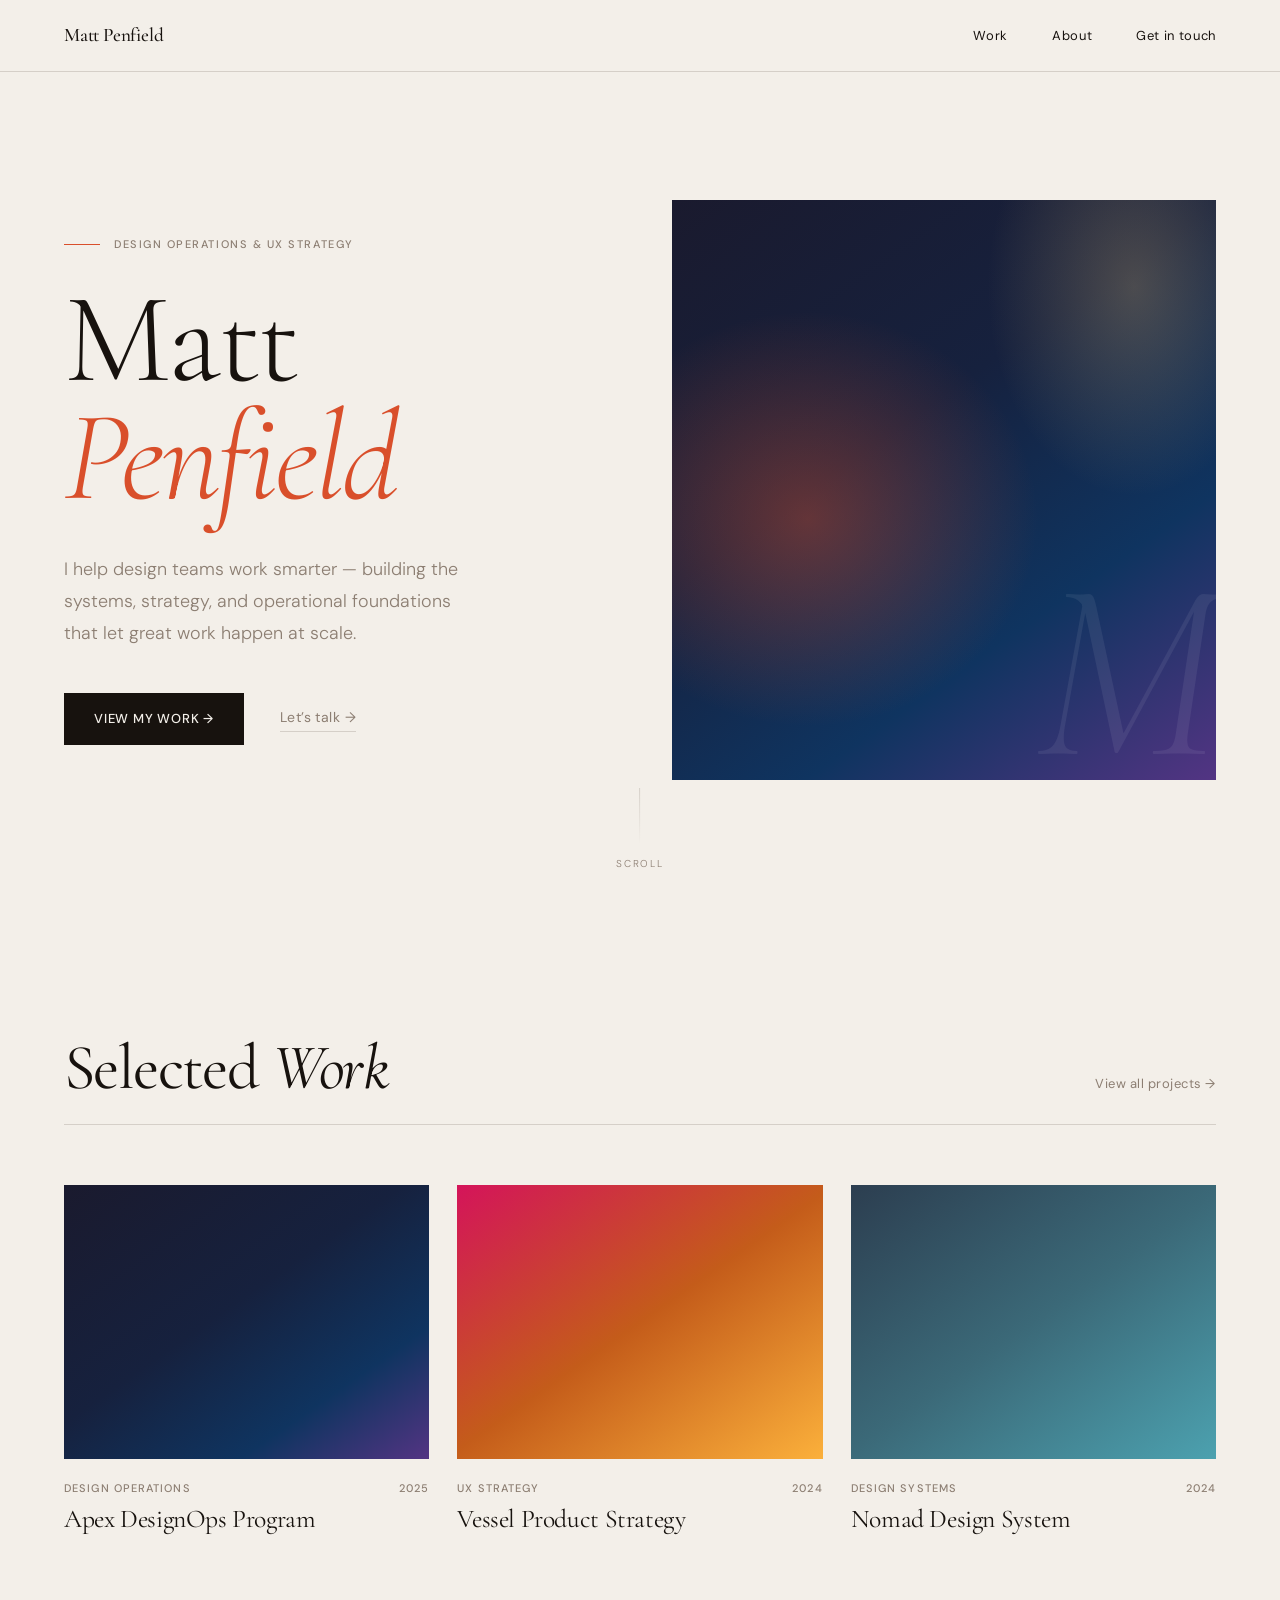
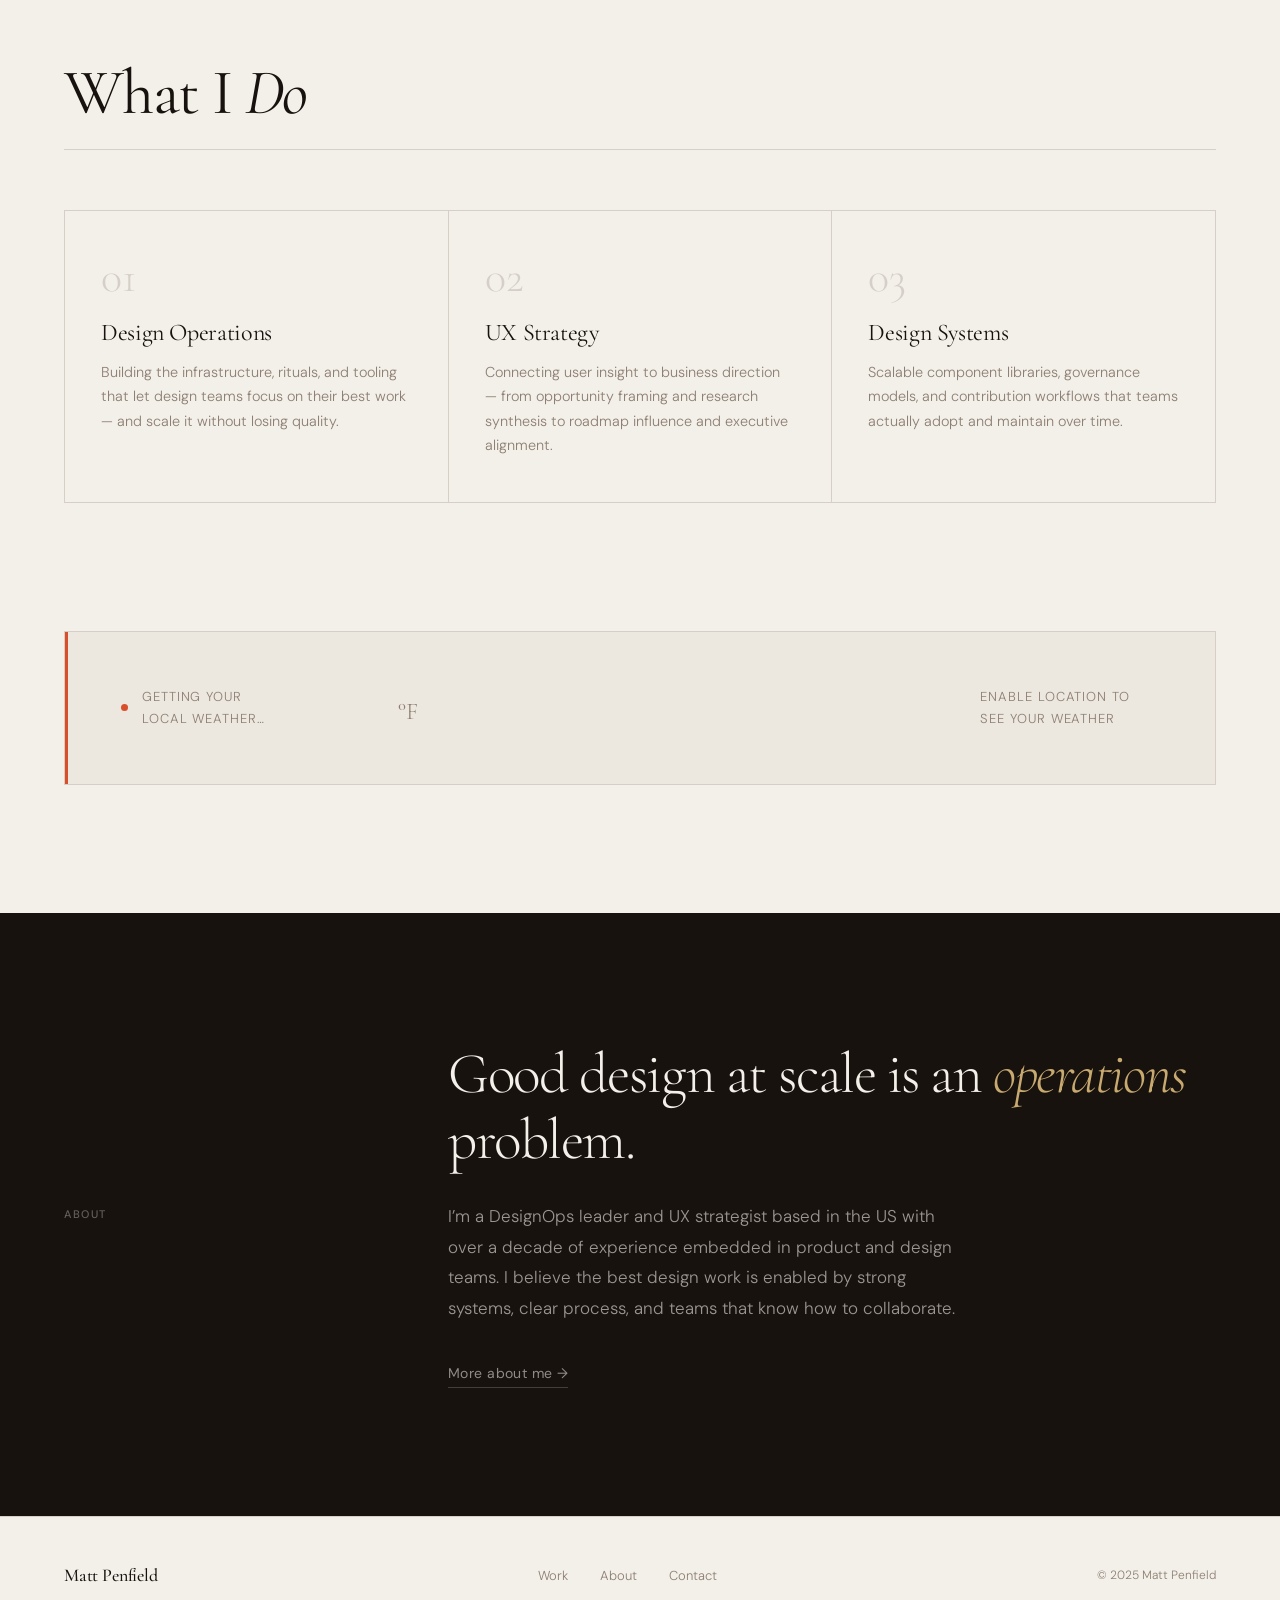
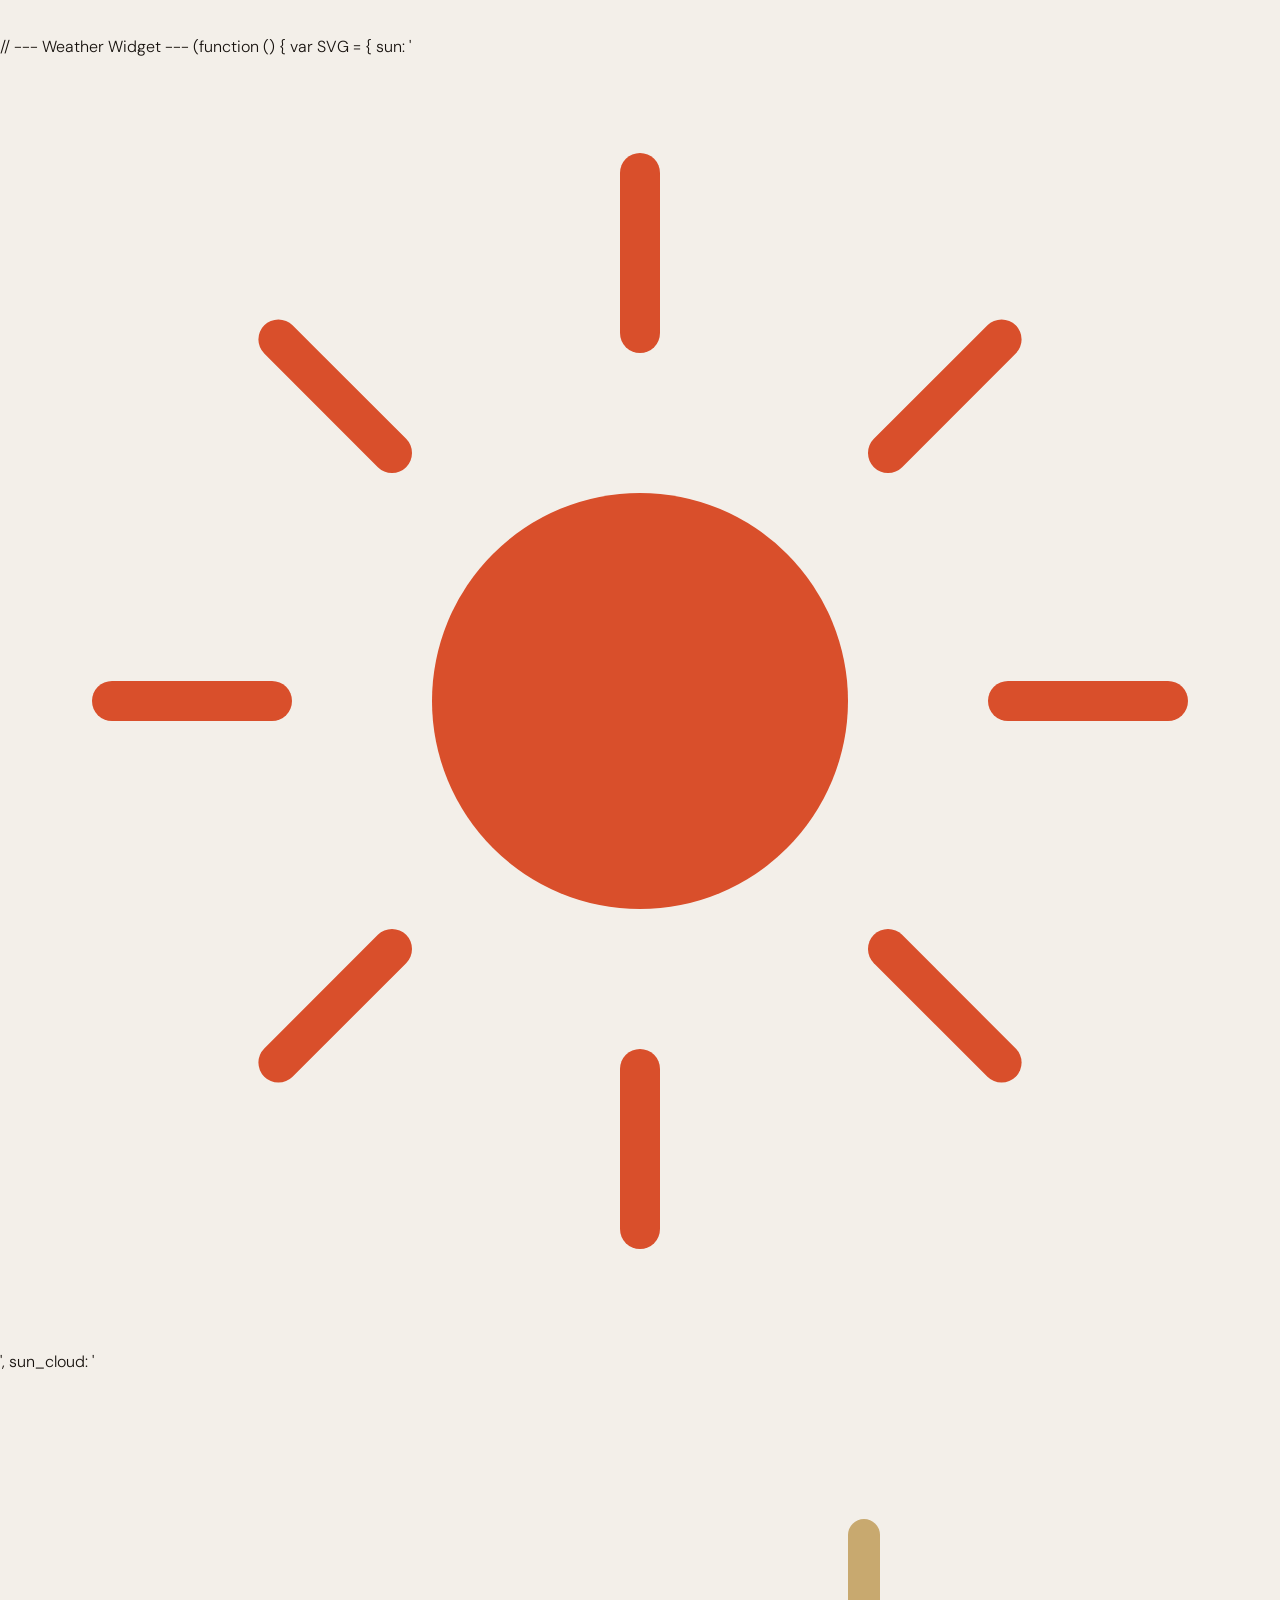
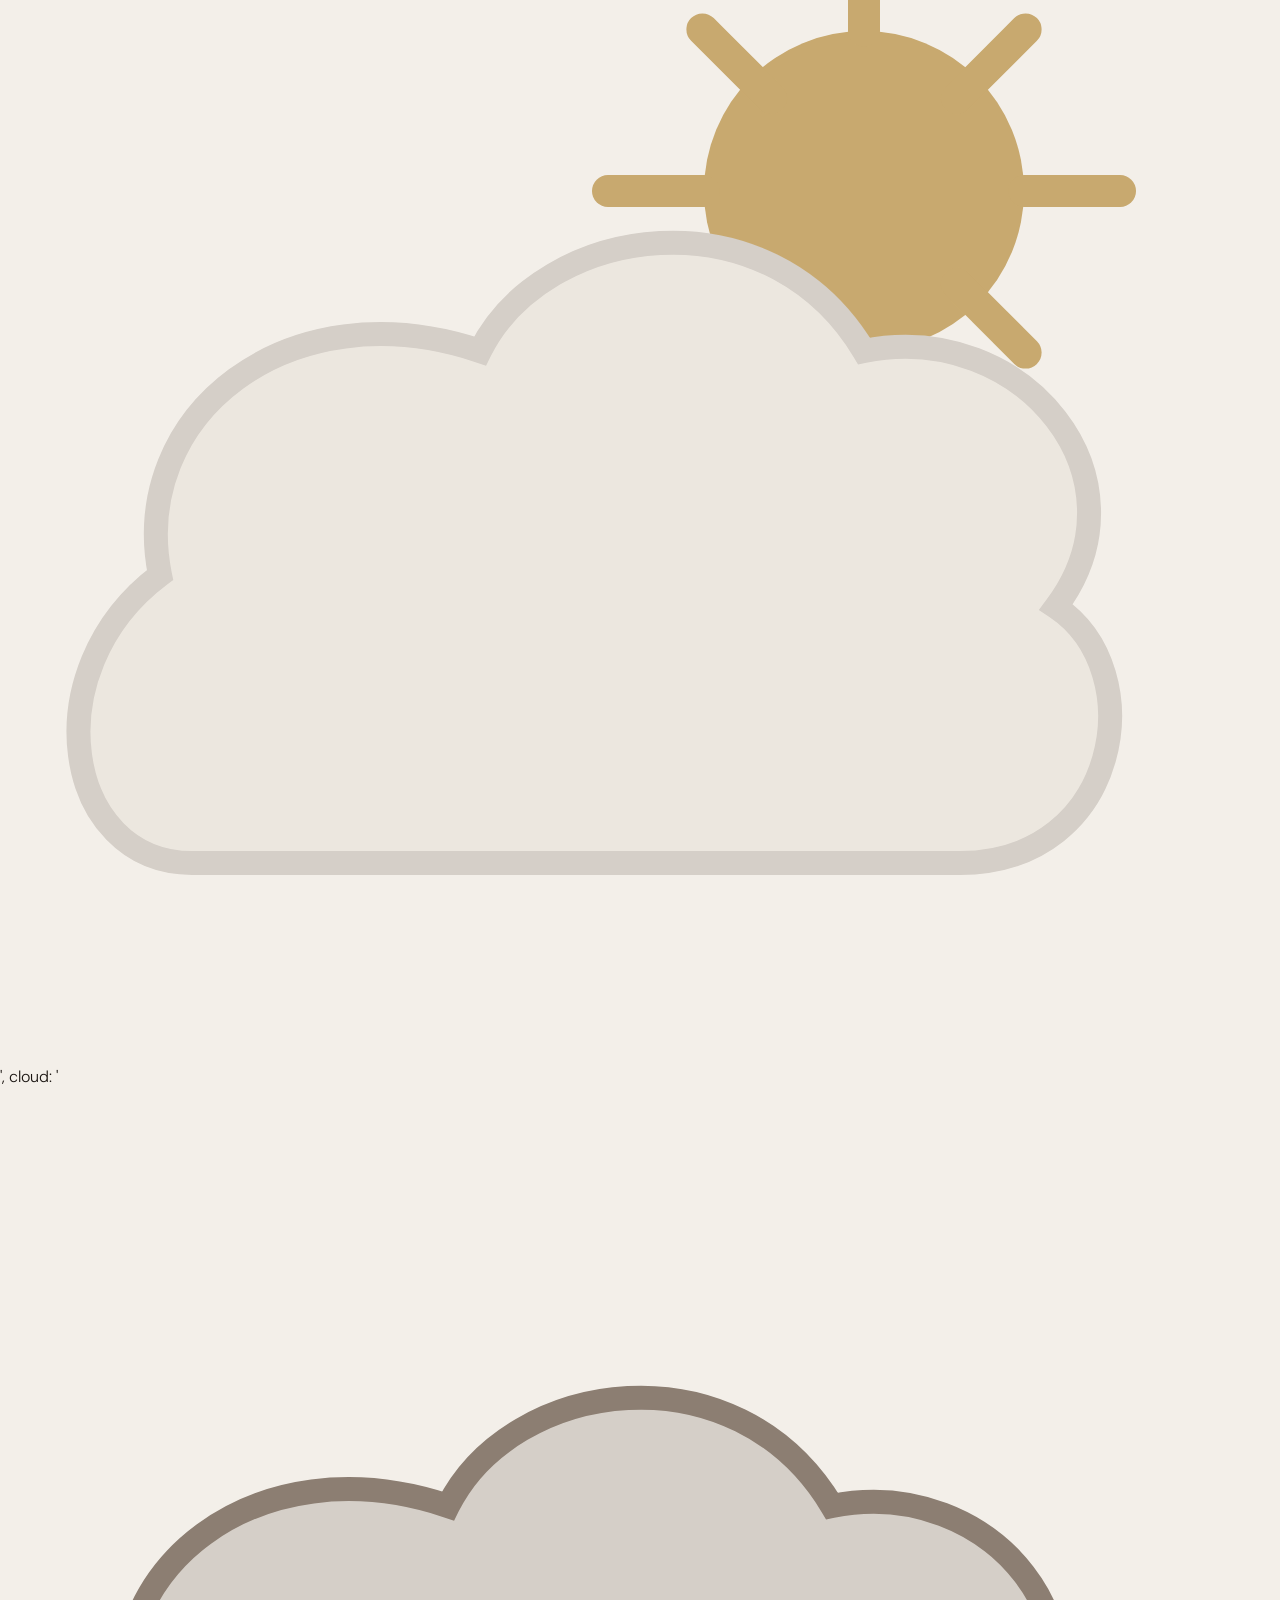
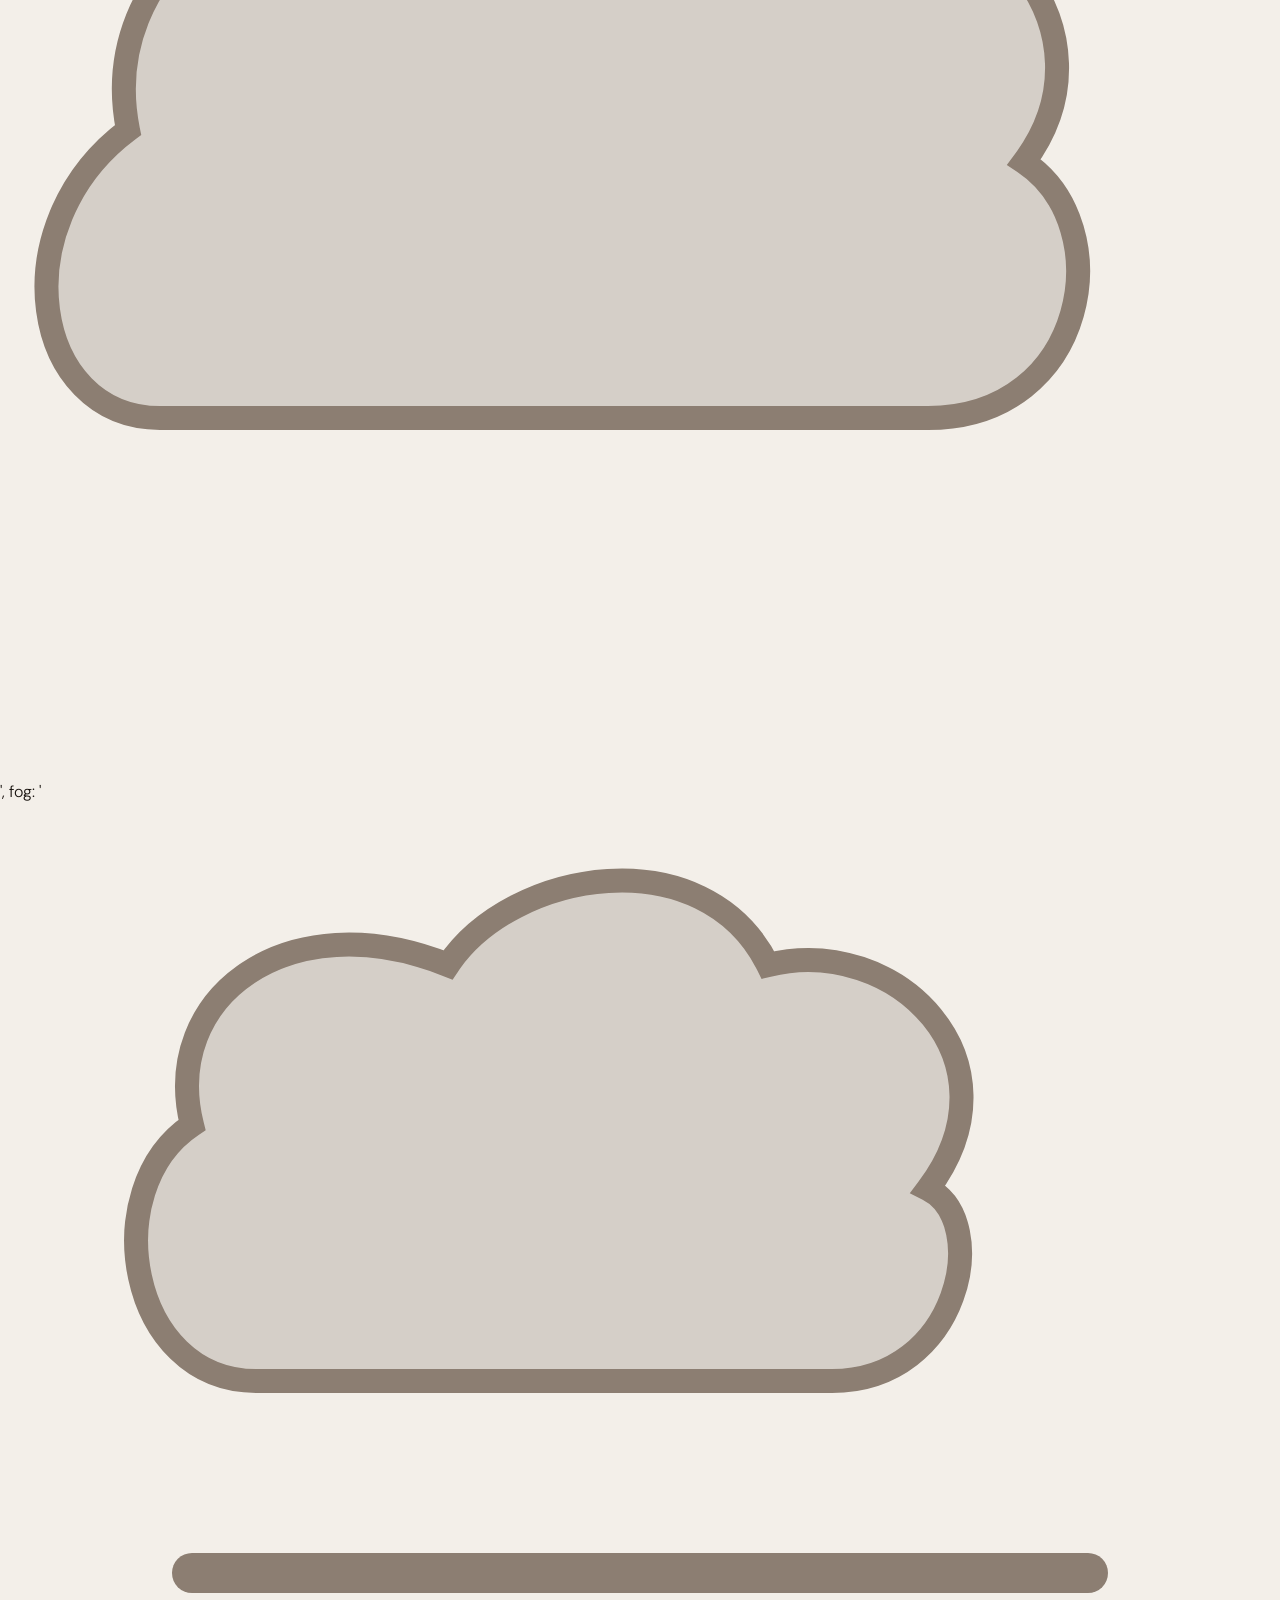
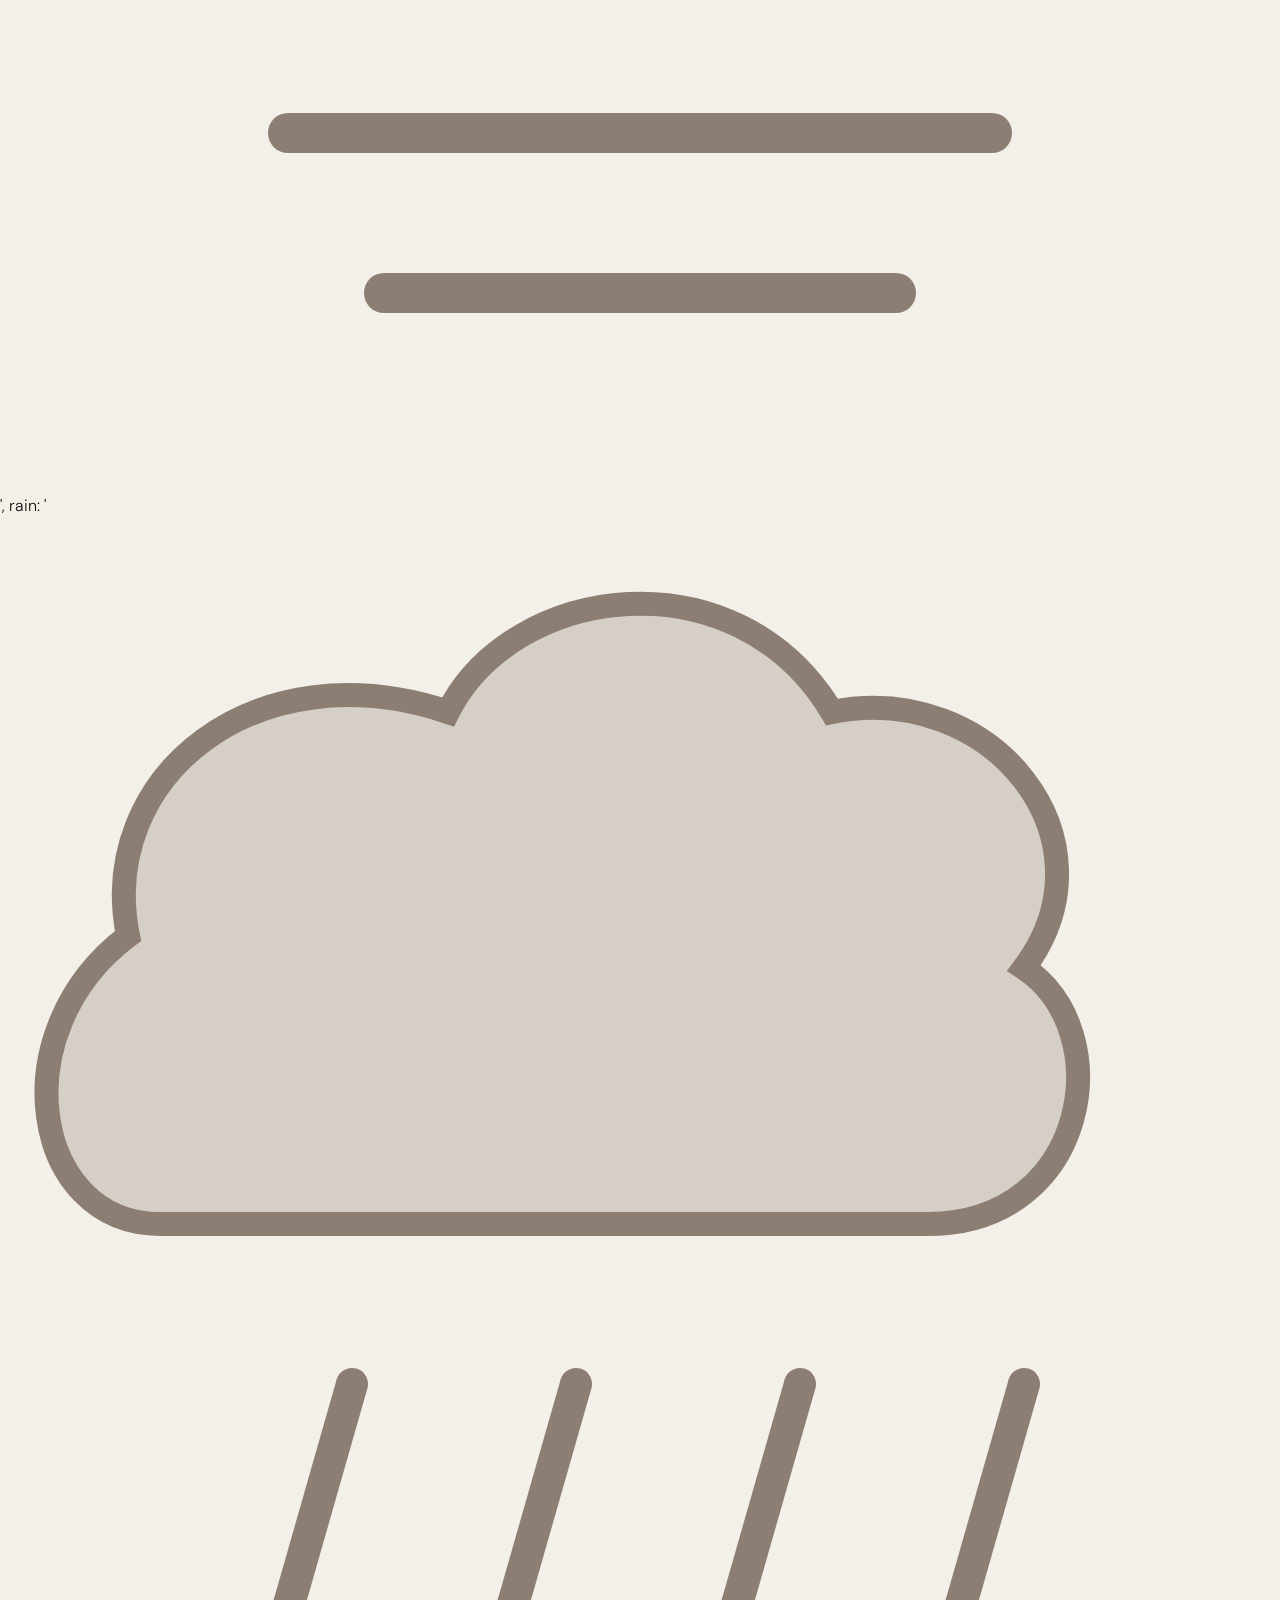
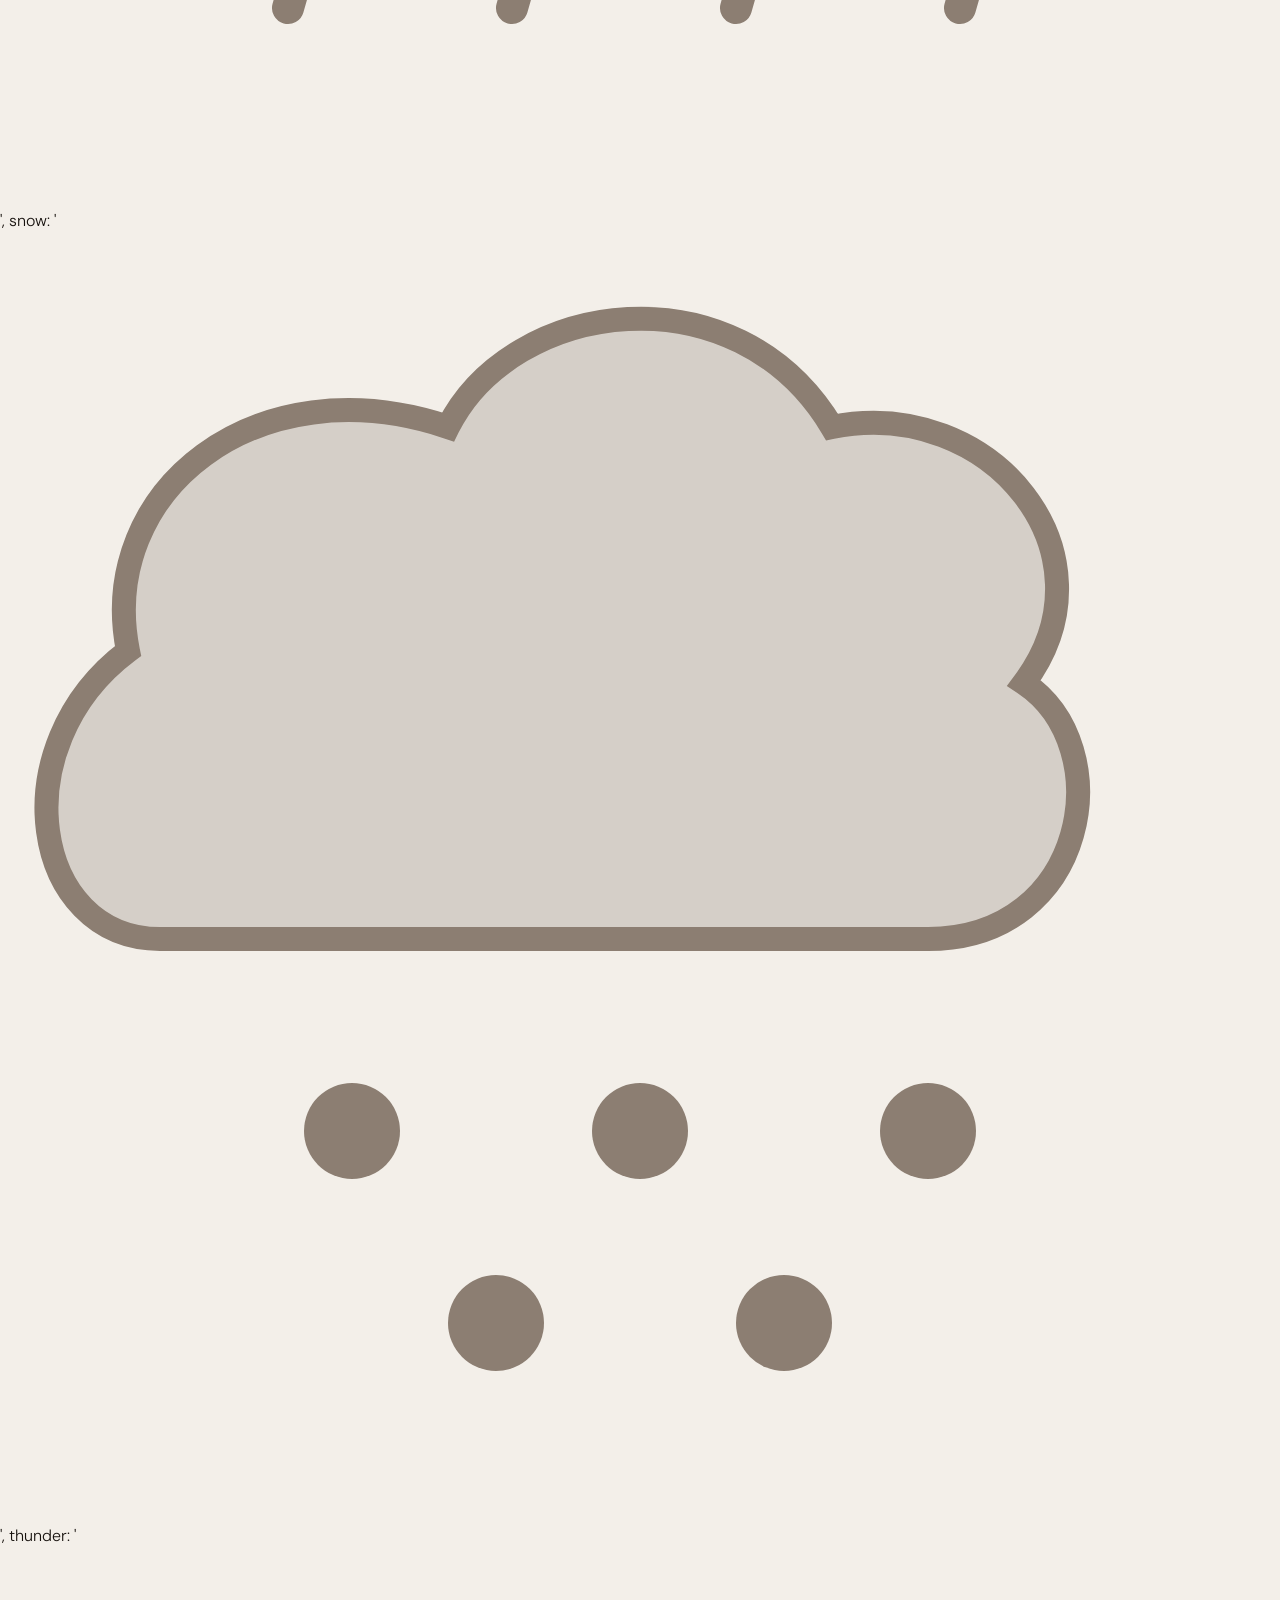
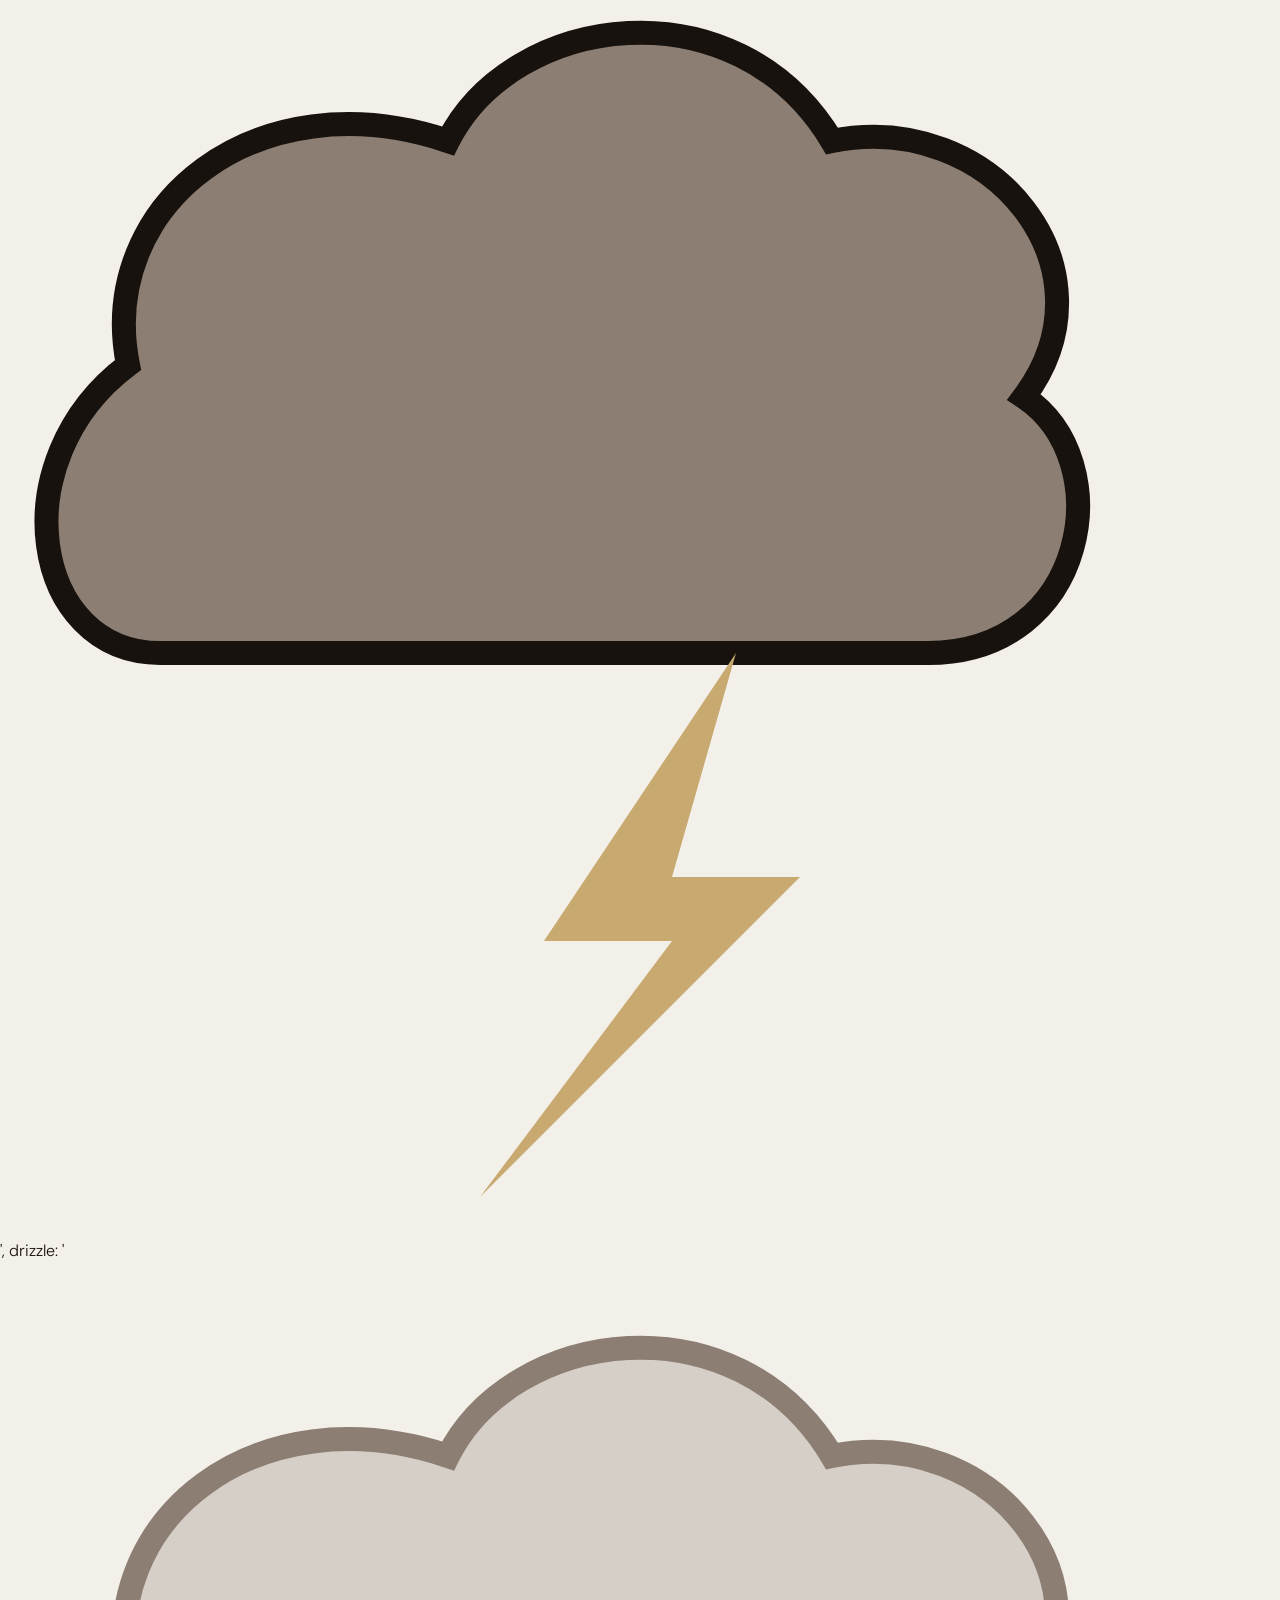
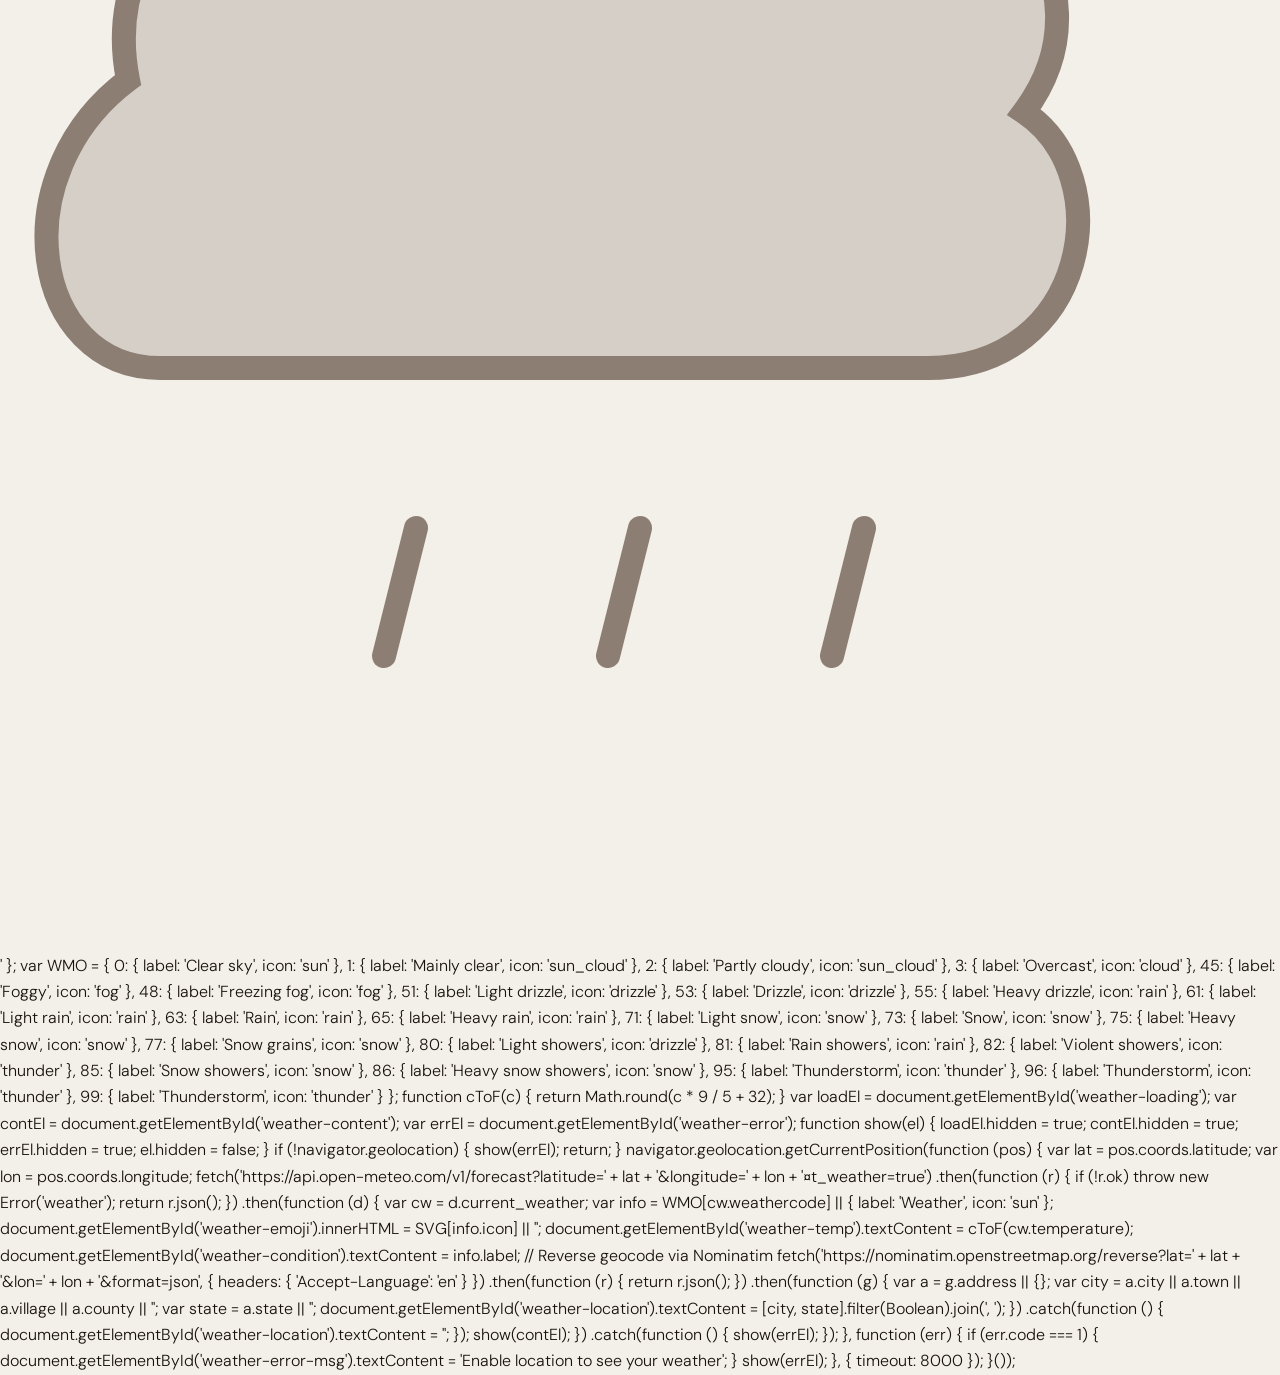
==== commit 0564973a: "Update content across site to reflect DesignOps focus and enhance messaging" ====
--- a/index.html
+++ b/index.html
@@ -3,7 +3,7 @@
 <head>
   <meta charset="UTF-8">
   <meta name="viewport" content="width=device-width, initial-scale=1.0">
-  <title>Matt Penfield — Designer</title>
+  <title>Matt Penfield — Design Operations &amp; UX Strategy</title>
   <link rel="preconnect" href="https://fonts.googleapis.com">
   <link rel="preconnect" href="https://fonts.gstatic.com" crossorigin>
   <link rel="stylesheet" href="css/style.css">
@@ -28,13 +28,13 @@
 
       <div class="hero-text">
         <div class="hero-eyebrow animate-fade-up delay-1">
-          <span class="label">Designer &amp; Creative Director</span>
+          <span class="label">Design Operations &amp; UX Strategy</span>
         </div>
         <h1 class="hero-name animate-fade-up delay-2">
           Matt<br><em>Penfield</em>
         </h1>
         <p class="hero-bio animate-fade-up delay-3">
-          I design experiences that resonate — crafting visual identities, digital products, and systems that are as precise as they are beautiful.
+          I help design teams work smarter — building the systems, strategy, and operational foundations that let great work happen at scale.
         </p>
         <div class="hero-actions animate-fade-up delay-4">
           <a href="pages/work.html" class="btn-primary">View my work &rarr;</a>
@@ -71,10 +71,10 @@
             <div class="work-card-overlay"></div>
           </div>
           <div class="work-card-meta">
-            <span class="work-card-category">Brand Identity</span>
-            <span class="work-card-year">2024</span>
-          </div>
-          <h3 class="work-card-title">Meridian Brand System</h3>
+            <span class="work-card-category">Design Operations</span>
+            <span class="work-card-year">2025</span>
+          </div>
+          <h3 class="work-card-title">Apex DesignOps Program</h3>
         </a>
 
         <a href="pages/work.html" class="work-card fade-in-scroll">
@@ -83,10 +83,10 @@
             <div class="work-card-overlay"></div>
           </div>
           <div class="work-card-meta">
-            <span class="work-card-category">UI / UX Design</span>
+            <span class="work-card-category">UX Strategy</span>
             <span class="work-card-year">2024</span>
           </div>
-          <h3 class="work-card-title">Vessel Mobile App</h3>
+          <h3 class="work-card-title">Vessel Product Strategy</h3>
         </a>
 
         <a href="pages/work.html" class="work-card fade-in-scroll">
@@ -95,10 +95,10 @@
             <div class="work-card-overlay"></div>
           </div>
           <div class="work-card-meta">
-            <span class="work-card-category">Editorial</span>
-            <span class="work-card-year">2023</span>
-          </div>
-          <h3 class="work-card-title">Solstice Magazine</h3>
+            <span class="work-card-category">Design Systems</span>
+            <span class="work-card-year">2024</span>
+          </div>
+          <h3 class="work-card-title">Nomad Design System</h3>
         </a>
 
       </div>
@@ -115,20 +115,20 @@
 
         <div class="service-item fade-in-scroll">
           <div class="service-num">01</div>
-          <h3 class="service-title">Brand Identity</h3>
-          <p class="service-desc">Strategy-led visual systems that give companies a distinct voice and a lasting presence in their market.</p>
+          <h3 class="service-title">Design Operations</h3>
+          <p class="service-desc">Building the infrastructure, rituals, and tooling that let design teams focus on their best work &mdash; and scale it without losing quality.</p>
         </div>
 
         <div class="service-item fade-in-scroll">
           <div class="service-num">02</div>
-          <h3 class="service-title">Digital Design</h3>
-          <p class="service-desc">Interfaces, apps, and web experiences designed for clarity, delight, and measurable impact at every touchpoint.</p>
+          <h3 class="service-title">UX Strategy</h3>
+          <p class="service-desc">Connecting user insight to business direction &mdash; from opportunity framing and research synthesis to roadmap influence and executive alignment.</p>
         </div>
 
         <div class="service-item fade-in-scroll">
           <div class="service-num">03</div>
-          <h3 class="service-title">Creative Direction</h3>
-          <p class="service-desc">Visual storytelling and campaign direction for brands that want to say something worth remembering.</p>
+          <h3 class="service-title">Design Systems</h3>
+          <p class="service-desc">Scalable component libraries, governance models, and contribution workflows that teams actually adopt and maintain over time.</p>
         </div>
 
       </div>
@@ -172,9 +172,9 @@
     <div class="container">
       <div class="about-strip-label label">About</div>
       <div class="about-strip-content">
-        <h2 class="about-strip-title">Design is <em>discipline</em>,<br>not decoration.</h2>
+        <h2 class="about-strip-title">Good design at scale is an <em>operations</em> problem.</h2>
         <p class="about-strip-text">
-          I&rsquo;m a designer based in the US with over a decade of experience working with startups, agencies, and global brands. I care deeply about craft, and I believe every pixel has a purpose.
+          I&rsquo;m a DesignOps leader and UX strategist based in the US with over a decade of experience embedded in product and design teams. I believe the best design work is enabled by strong systems, clear process, and teams that know how to collaborate.
         </p>
         <a href="pages/about.html" class="btn-ghost-light">More about me &rarr;</a>
       </div>
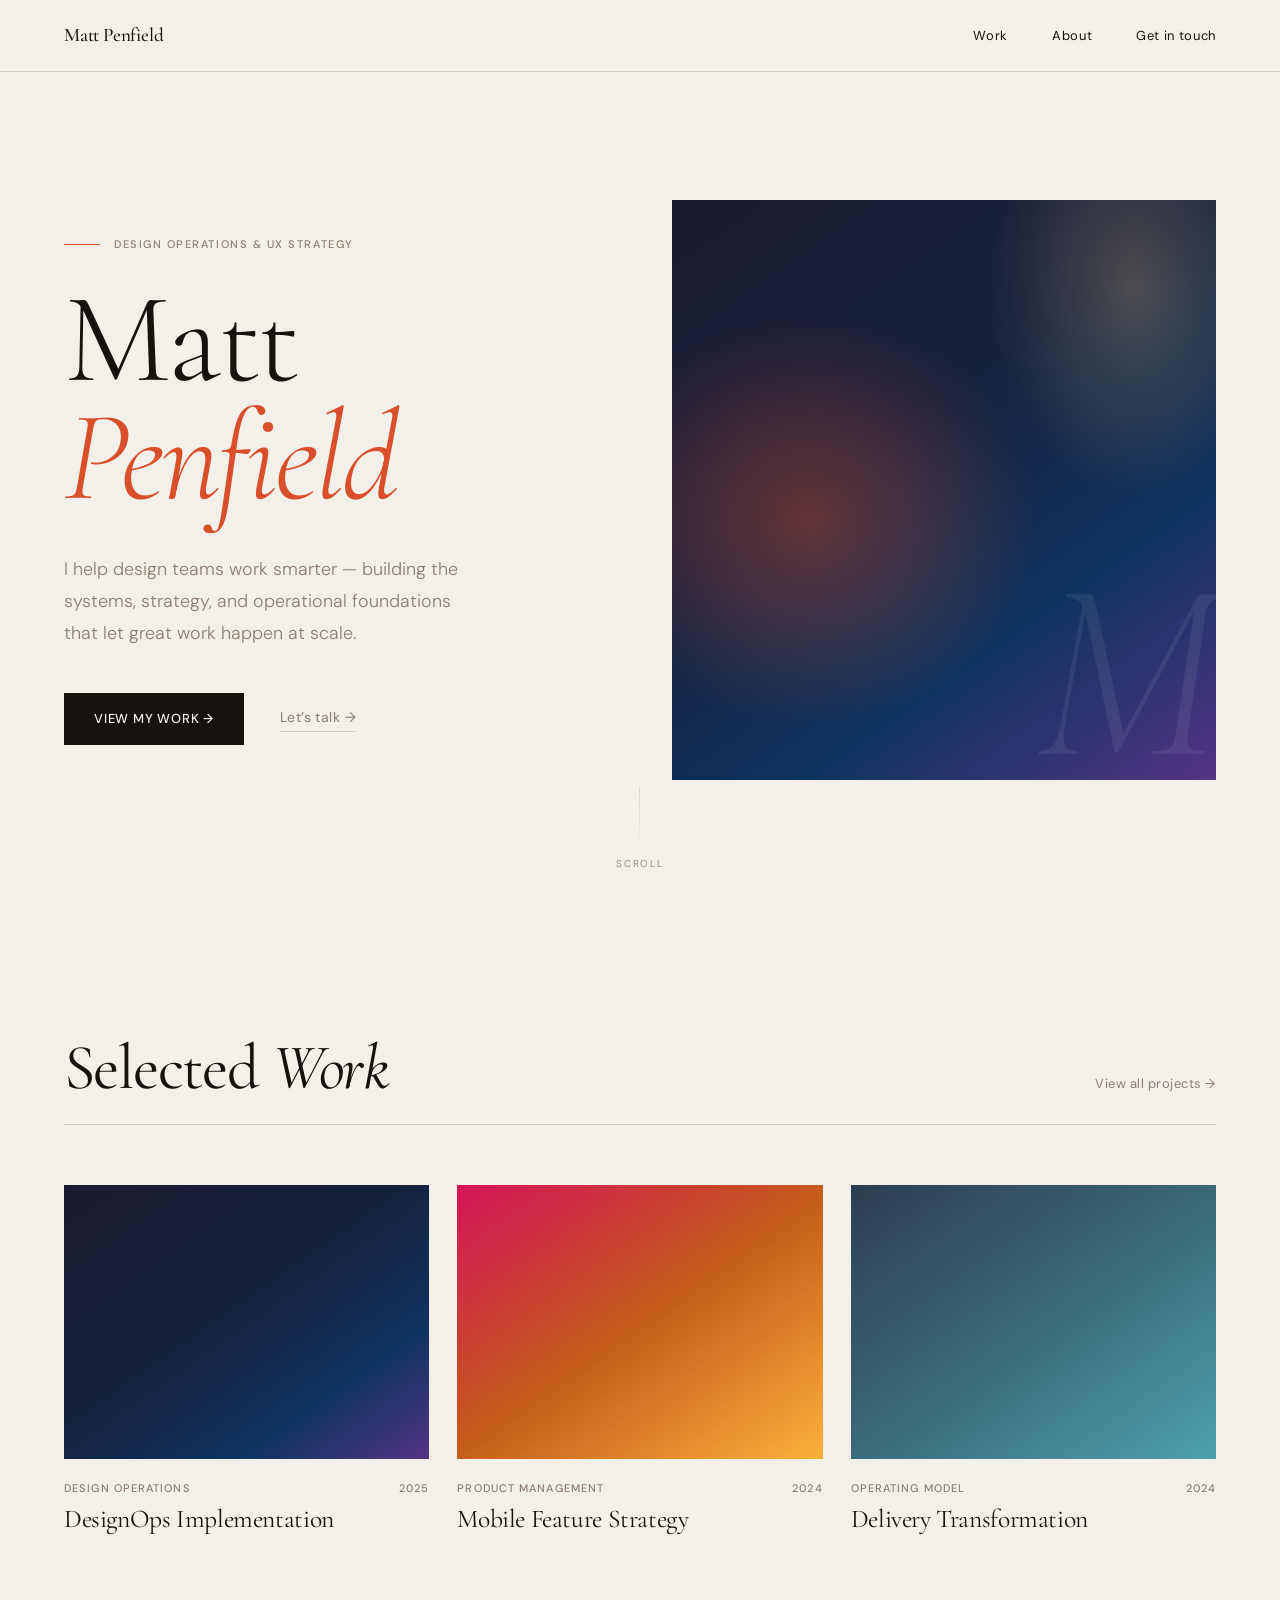
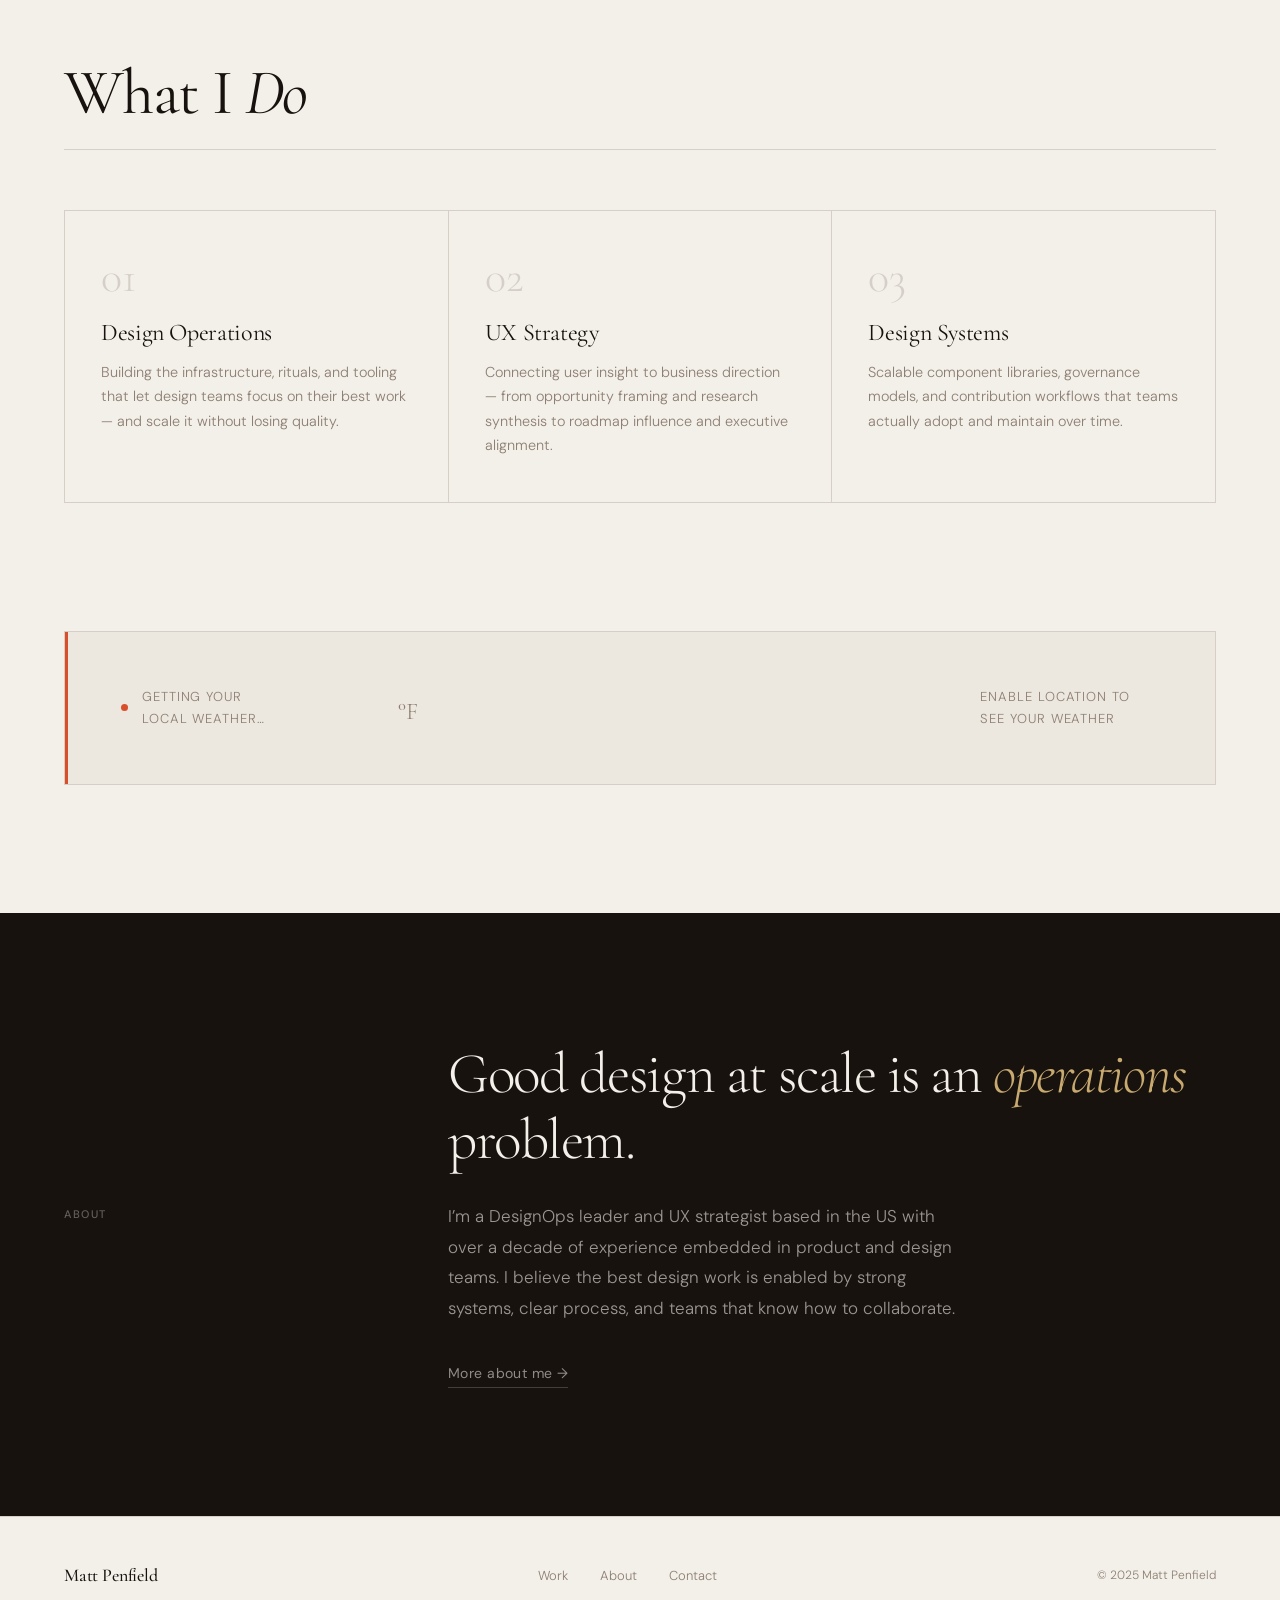
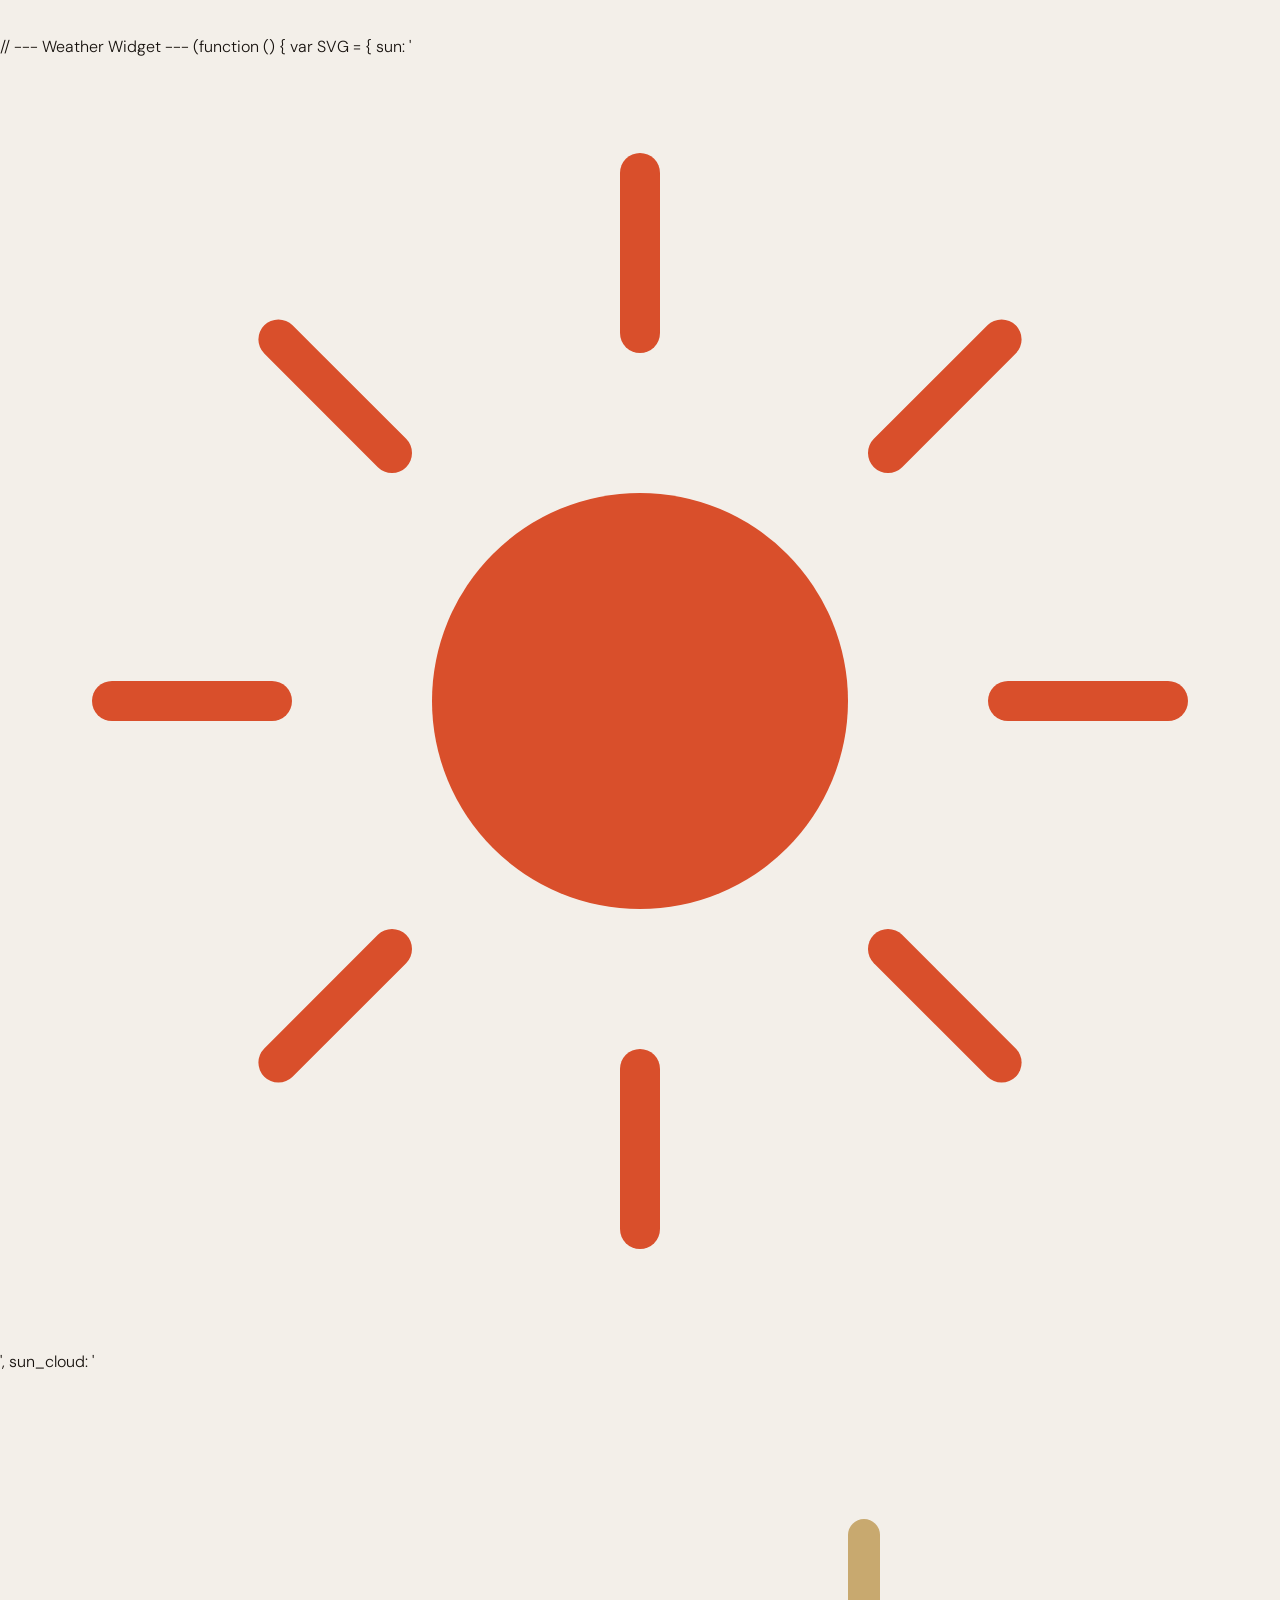
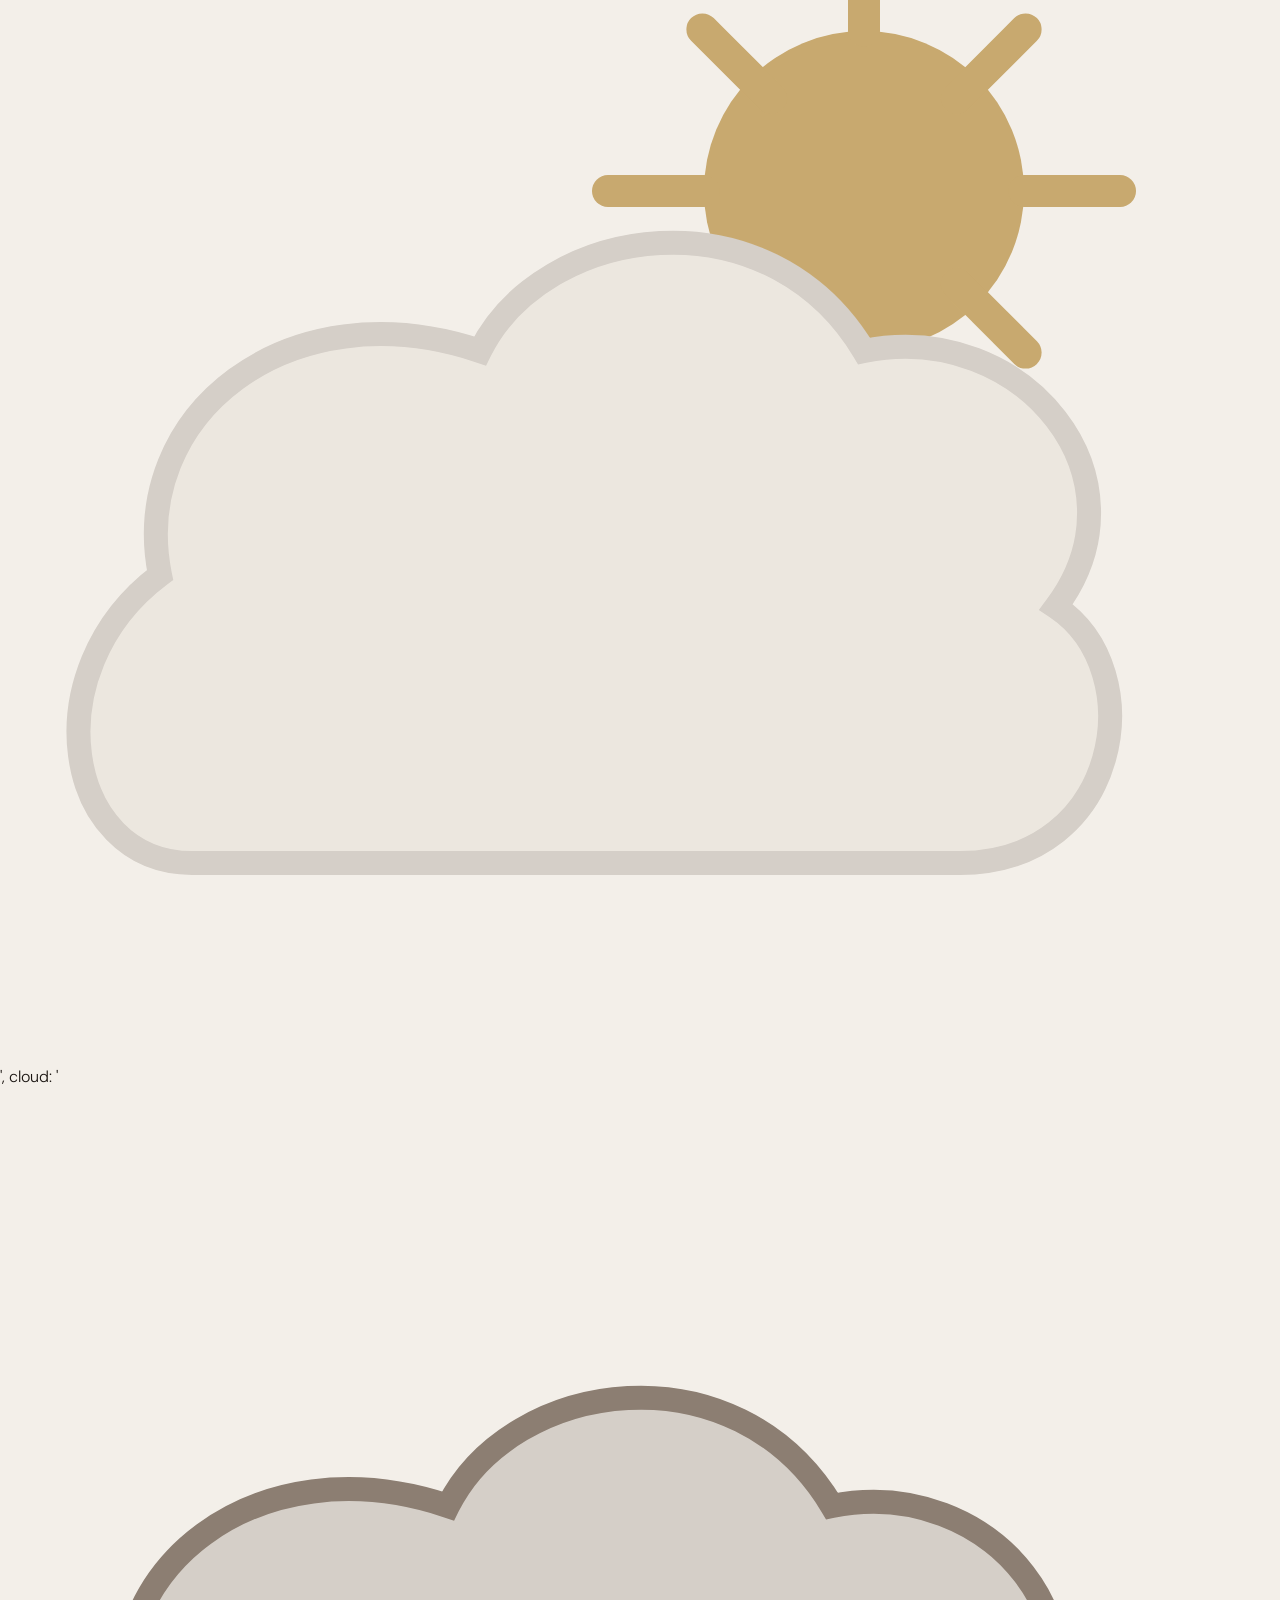
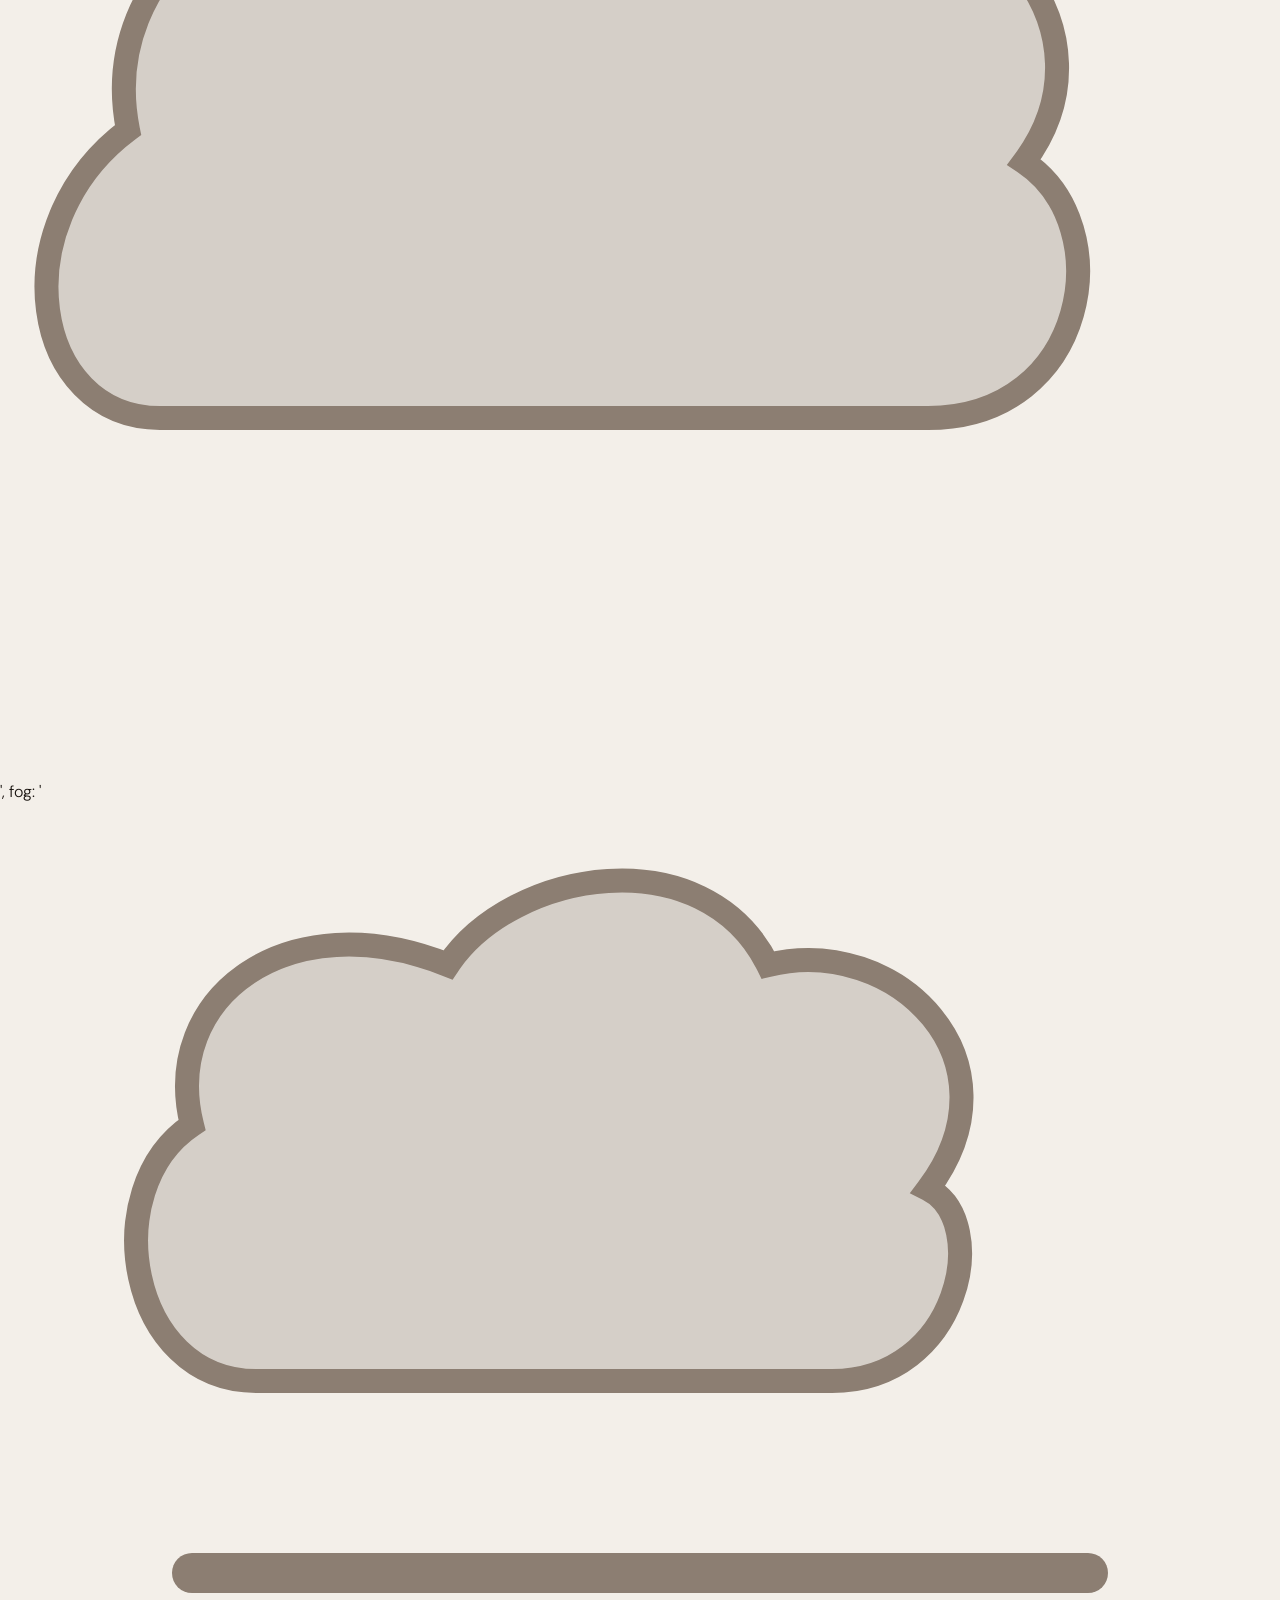
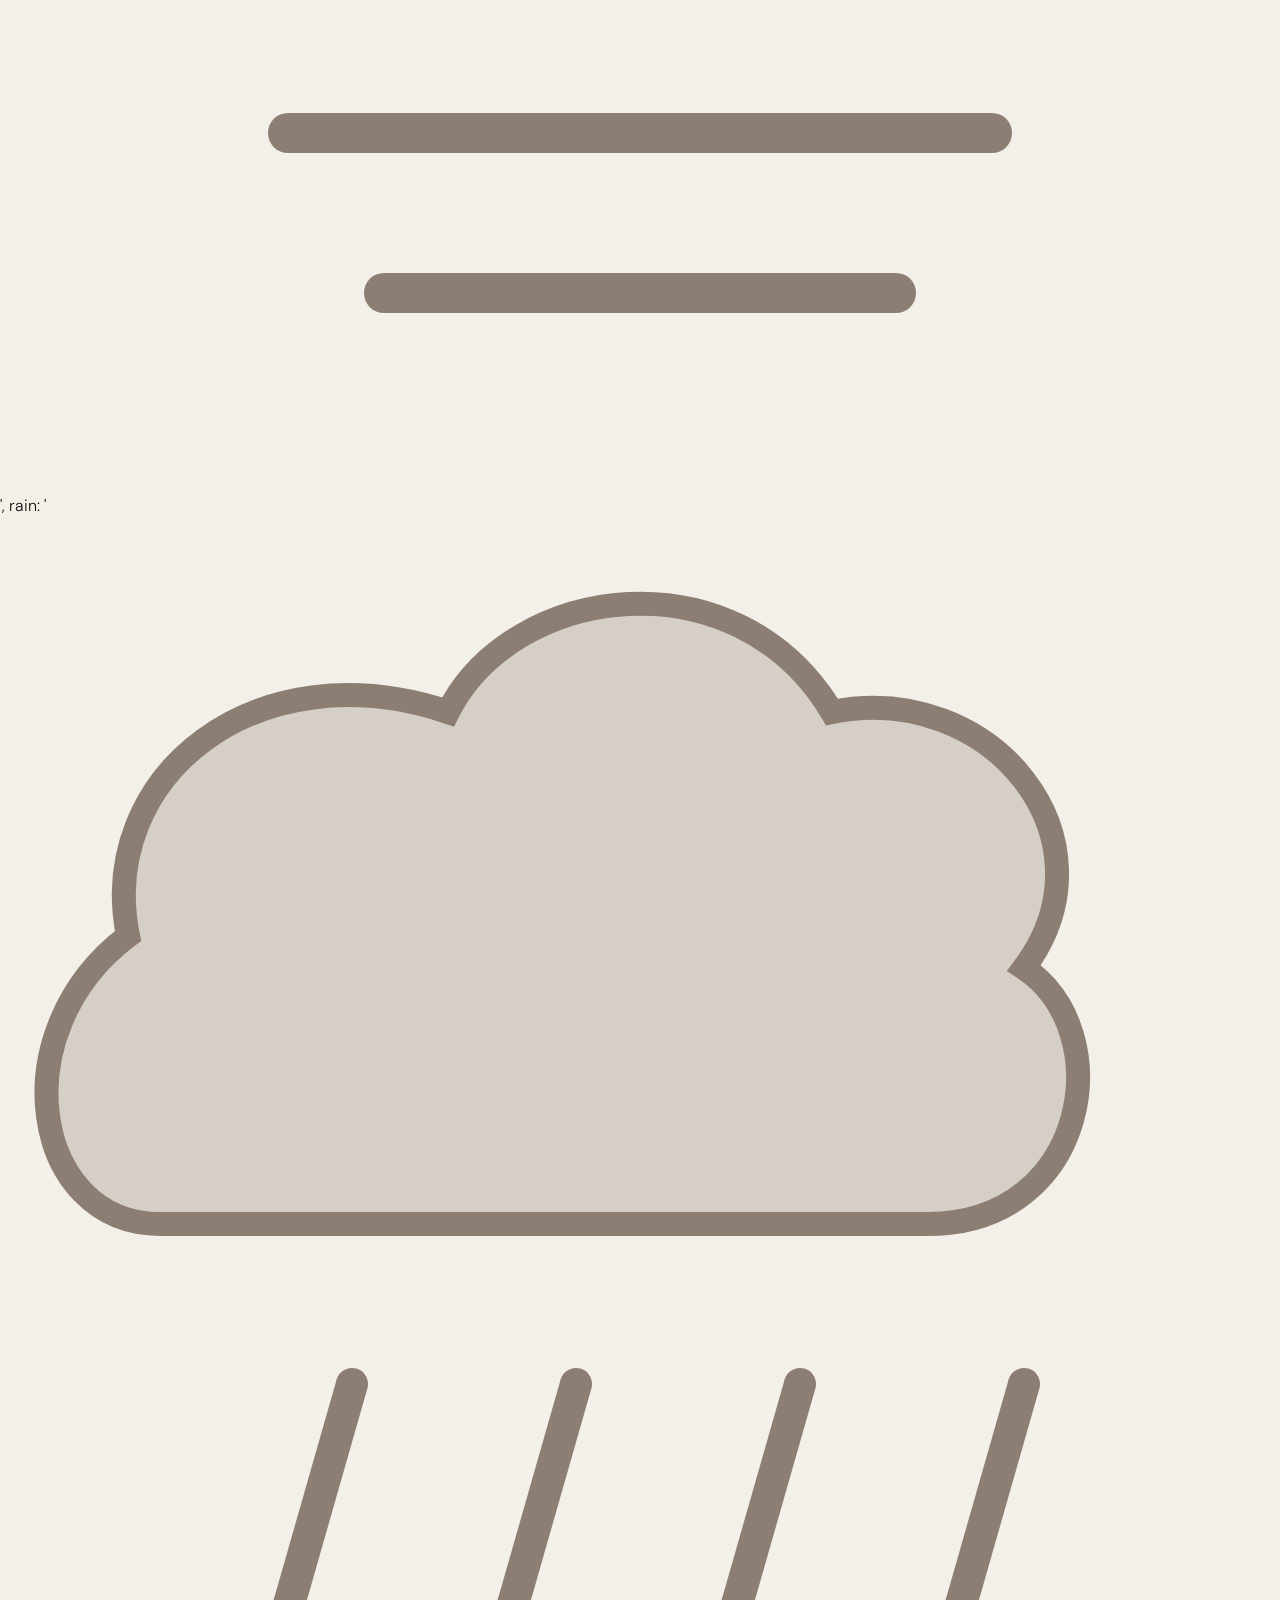
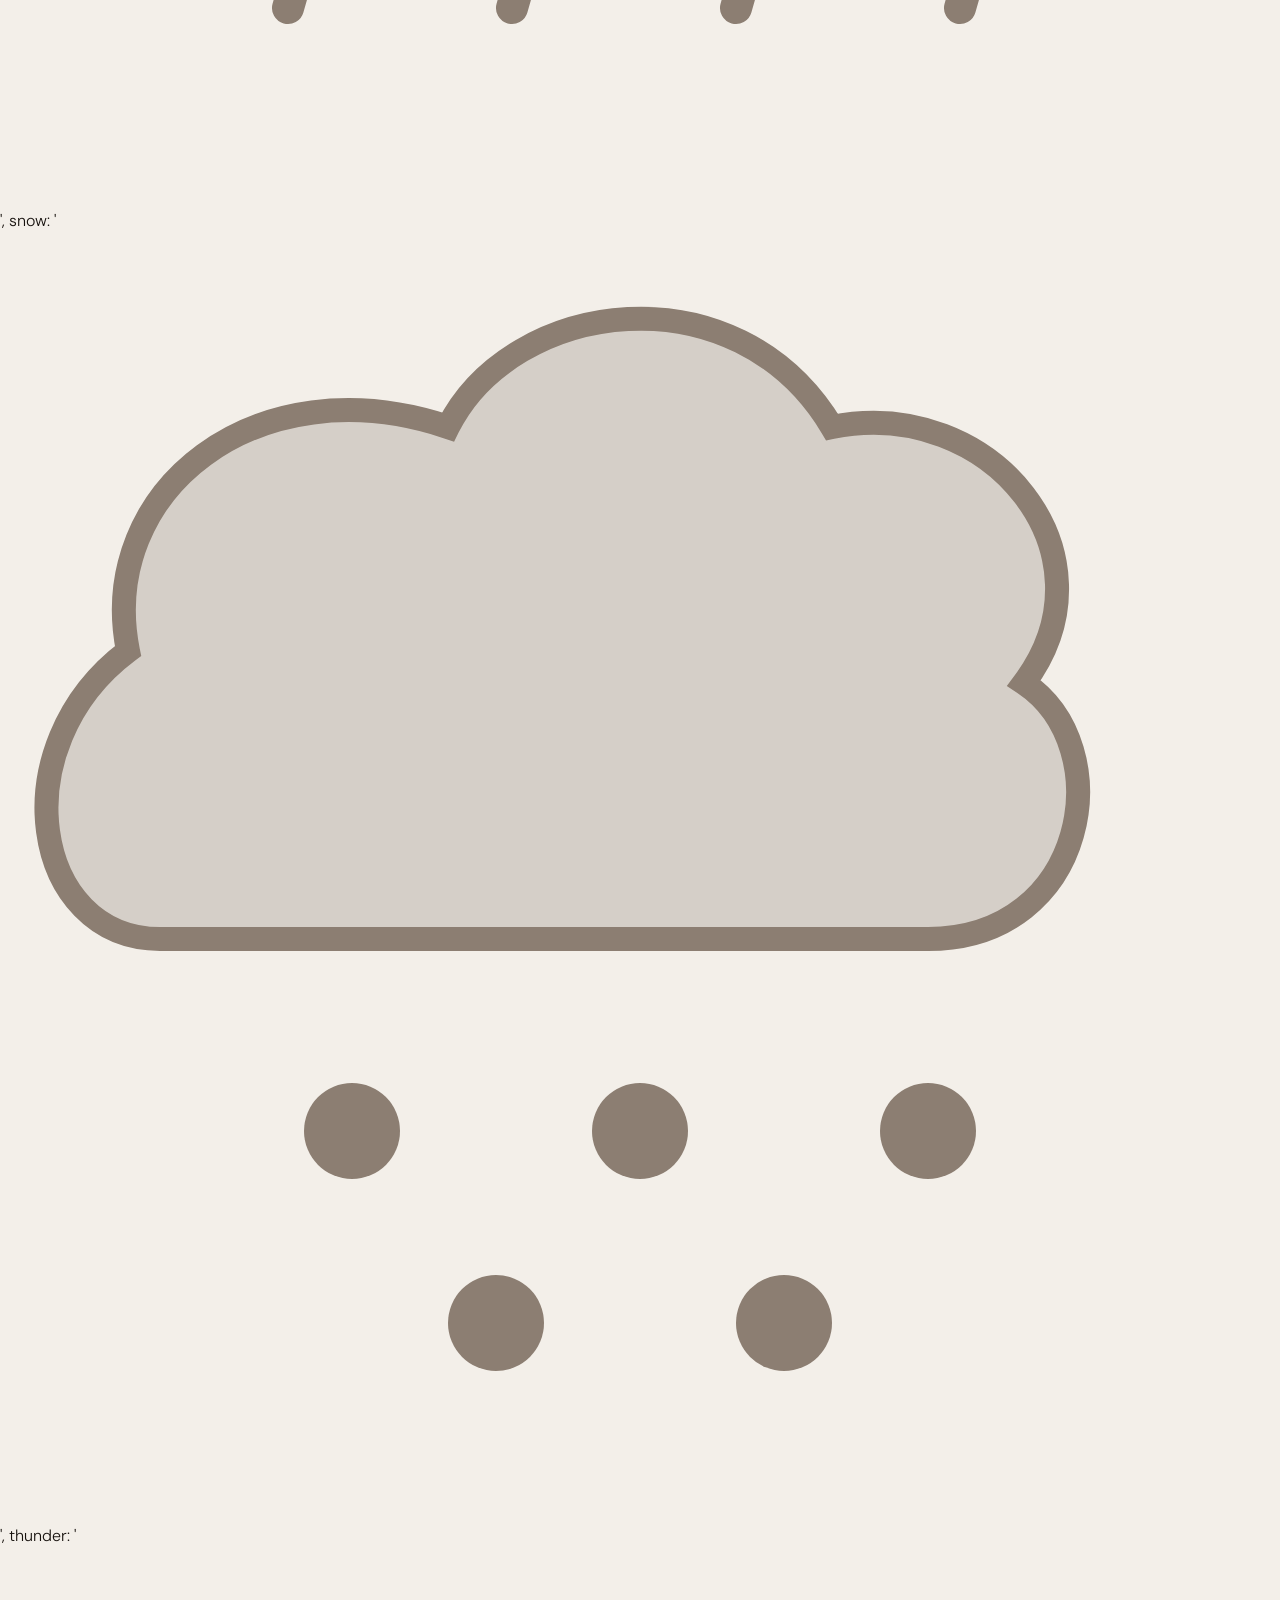
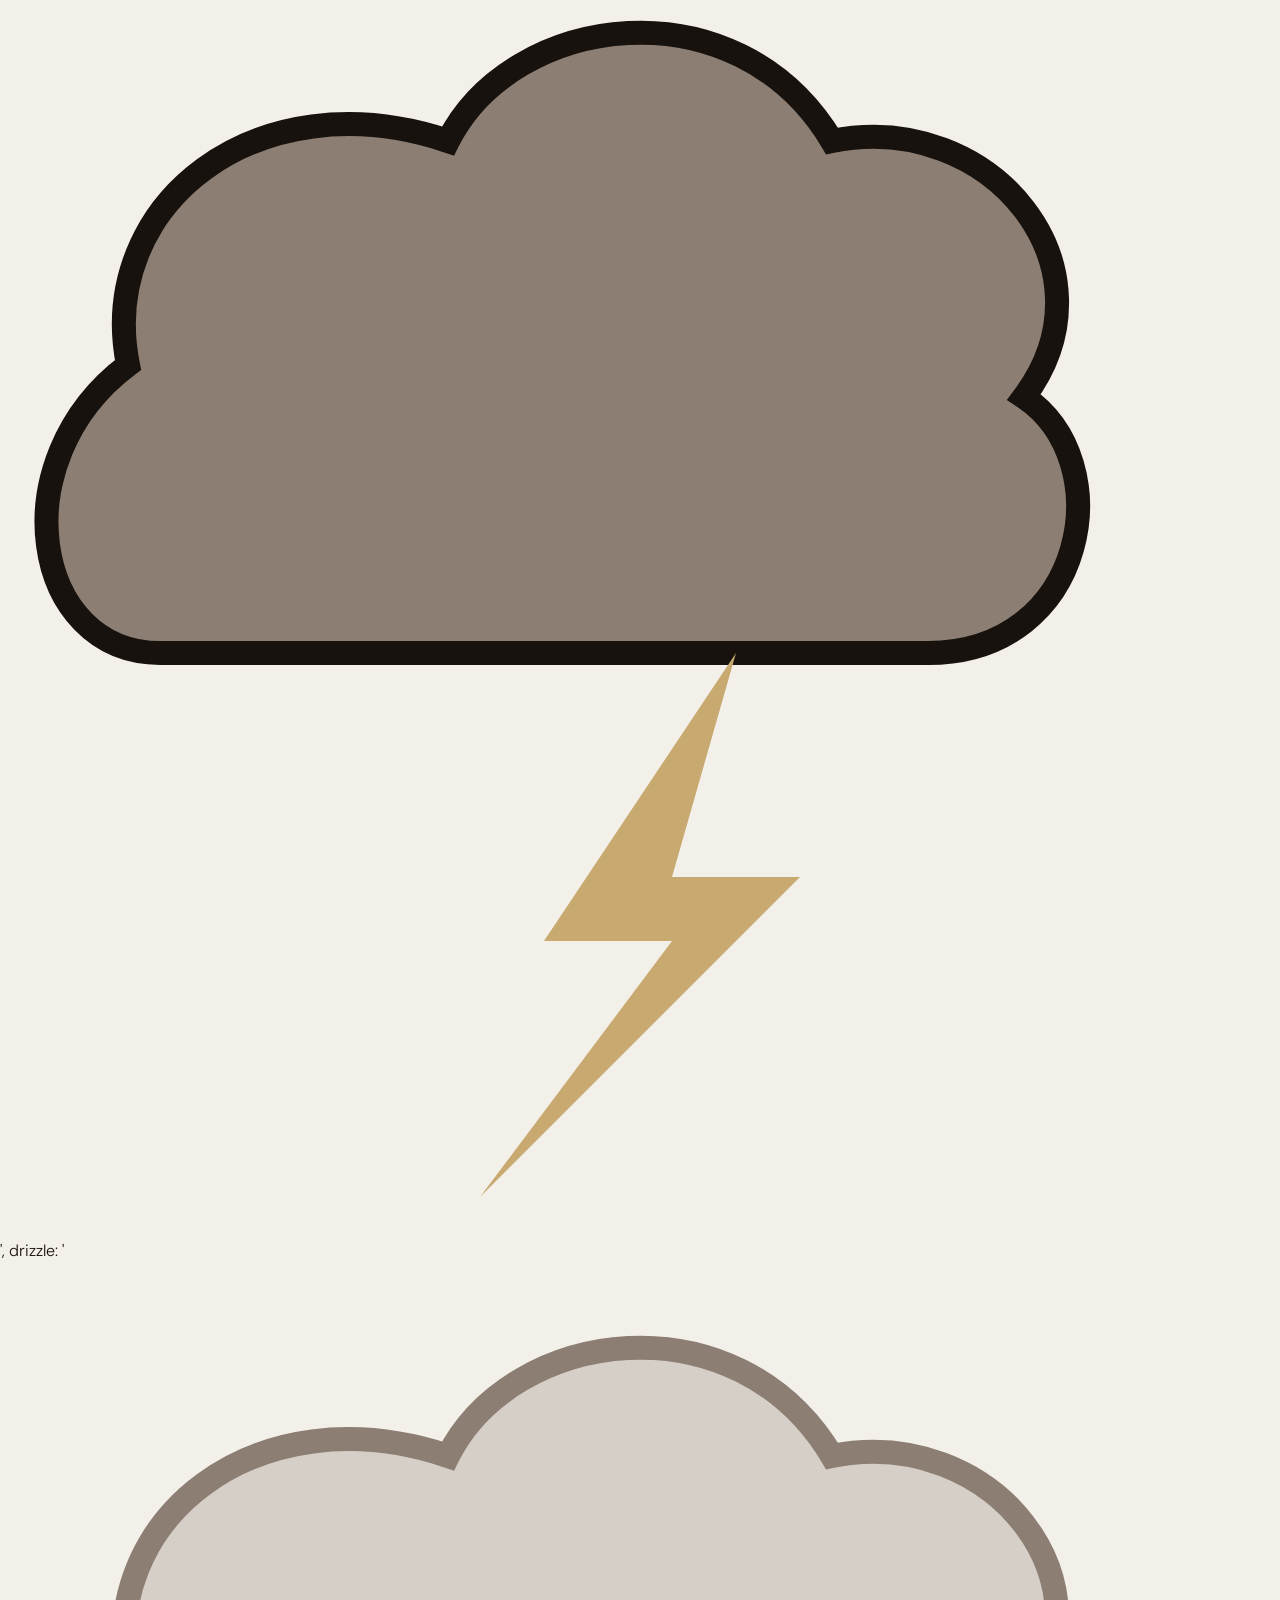
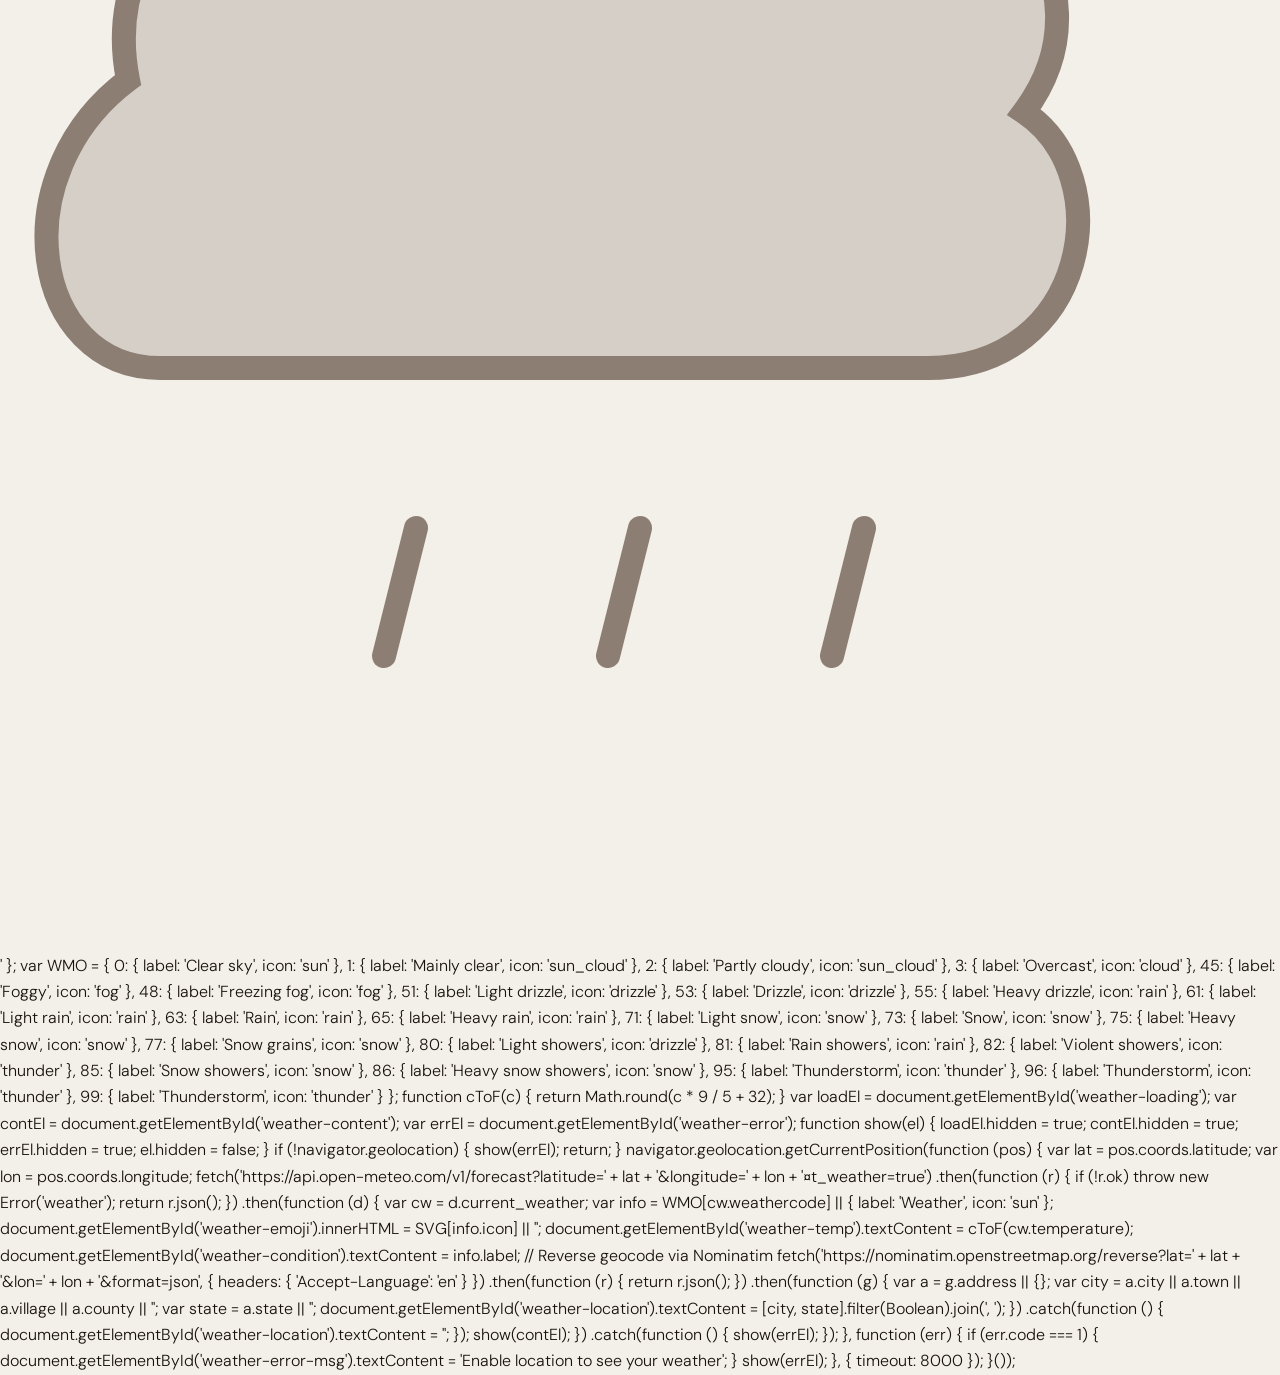
==== commit 73c69aa3: "Update work section titles and descriptions to better reflect project focus and roles" ====
--- a/index.html
+++ b/index.html
@@ -74,7 +74,7 @@
             <span class="work-card-category">Design Operations</span>
             <span class="work-card-year">2025</span>
           </div>
-          <h3 class="work-card-title">Apex DesignOps Program</h3>
+          <h3 class="work-card-title">DesignOps Implementation</h3>
         </a>
 
         <a href="pages/work.html" class="work-card fade-in-scroll">
@@ -83,10 +83,10 @@
             <div class="work-card-overlay"></div>
           </div>
           <div class="work-card-meta">
-            <span class="work-card-category">UX Strategy</span>
+            <span class="work-card-category">Product Management</span>
             <span class="work-card-year">2024</span>
           </div>
-          <h3 class="work-card-title">Vessel Product Strategy</h3>
+          <h3 class="work-card-title">Mobile Feature Strategy</h3>
         </a>
 
         <a href="pages/work.html" class="work-card fade-in-scroll">
@@ -95,10 +95,10 @@
             <div class="work-card-overlay"></div>
           </div>
           <div class="work-card-meta">
-            <span class="work-card-category">Design Systems</span>
+            <span class="work-card-category">Operating Model</span>
             <span class="work-card-year">2024</span>
           </div>
-          <h3 class="work-card-title">Nomad Design System</h3>
+          <h3 class="work-card-title">Delivery Transformation</h3>
         </a>
 
       </div>
--- a/css/style.css
+++ b/css/style.css
@@ -831,6 +831,13 @@
   display: flex;
   gap: 0.5rem;
   flex-wrap: wrap;
+  margin-bottom: 1rem;
+}
+
+.work-full-card-desc {
+  font-size: 0.9375rem;
+  line-height: 1.75;
+  color: var(--muted);
 }
 
 .tag {
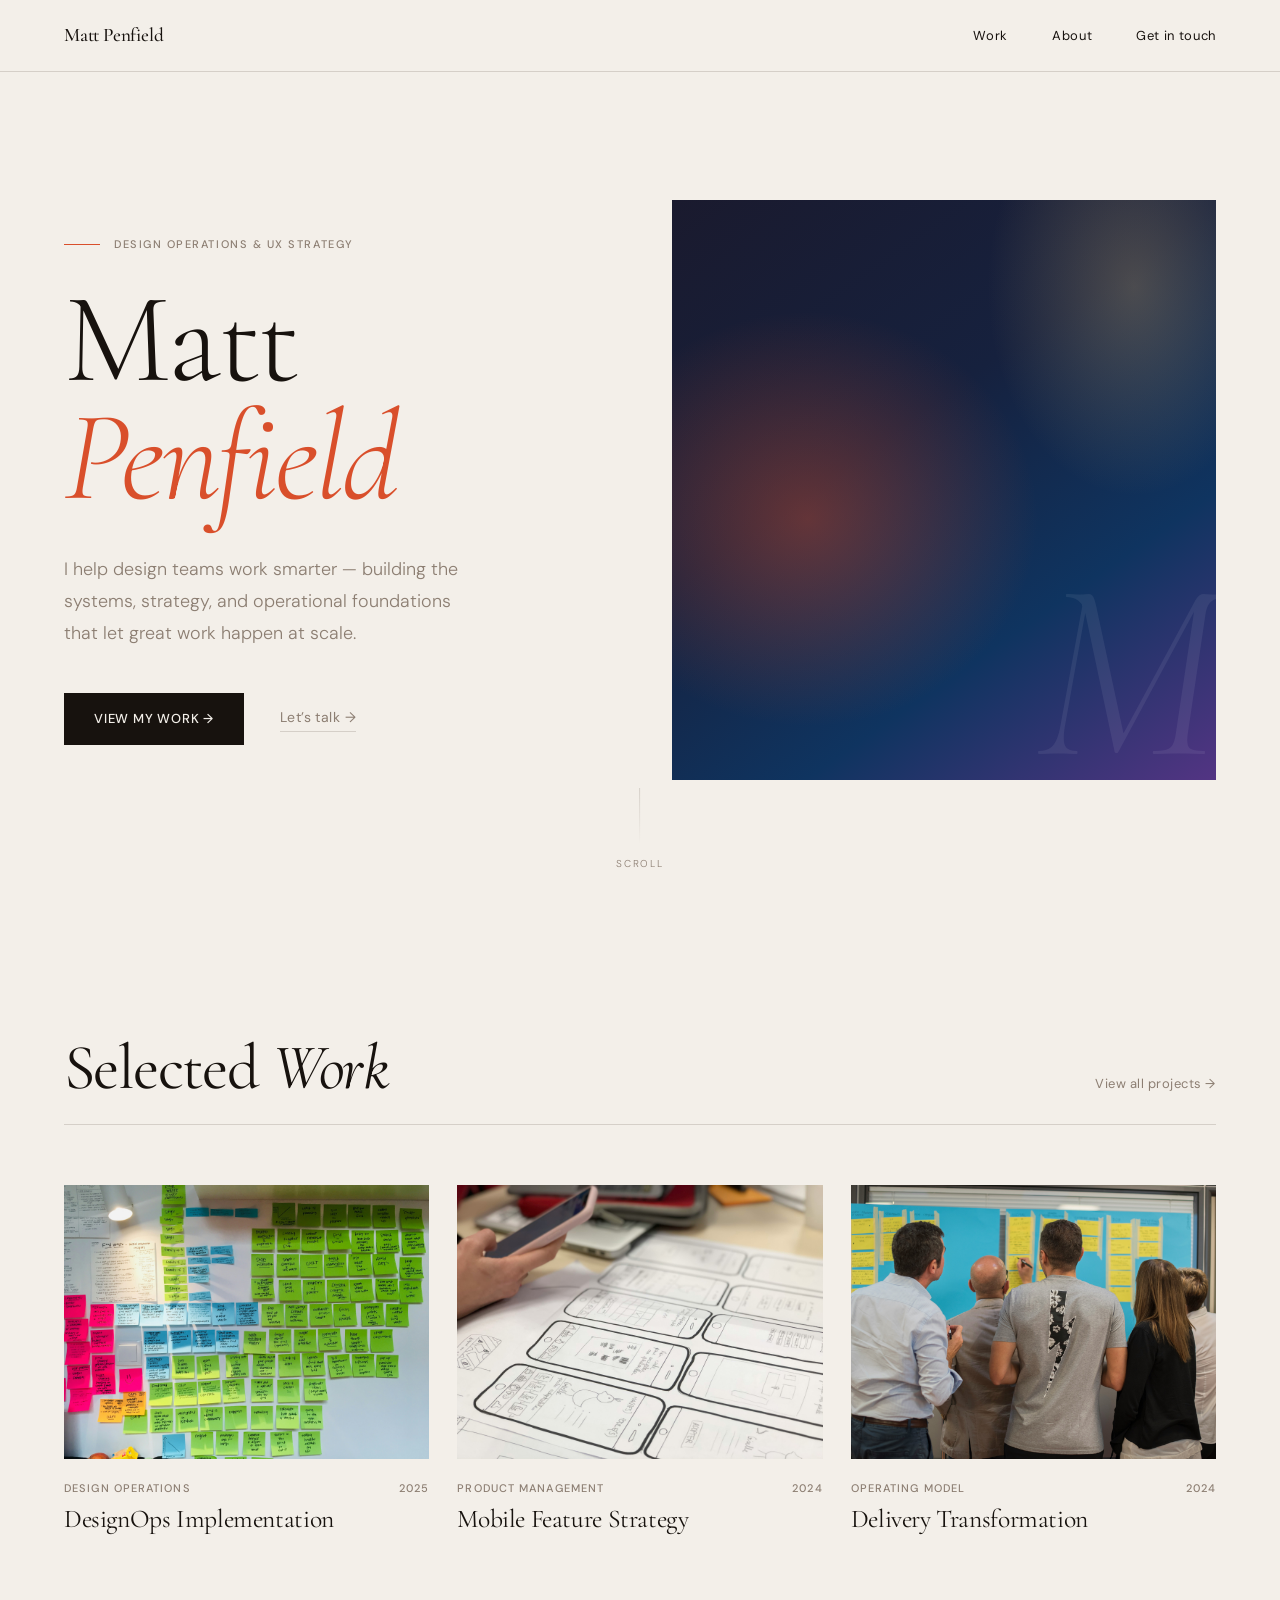
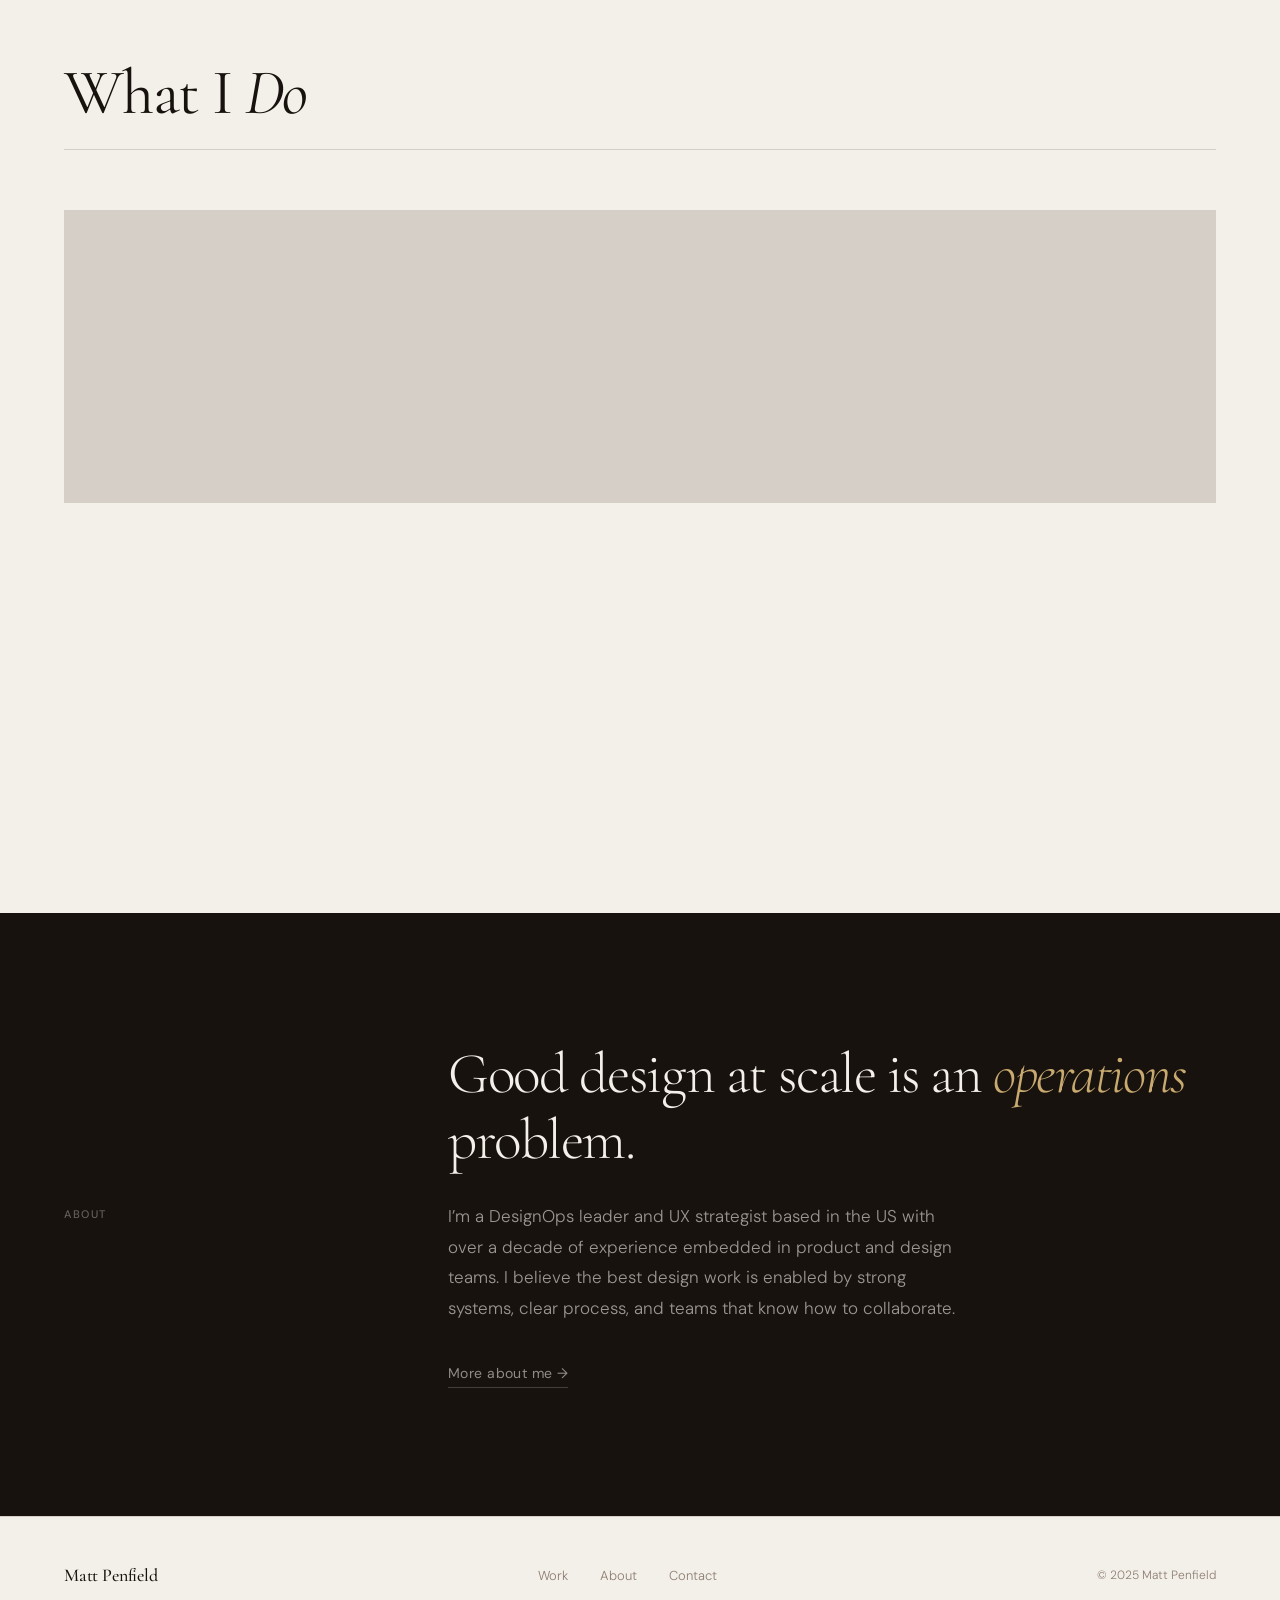
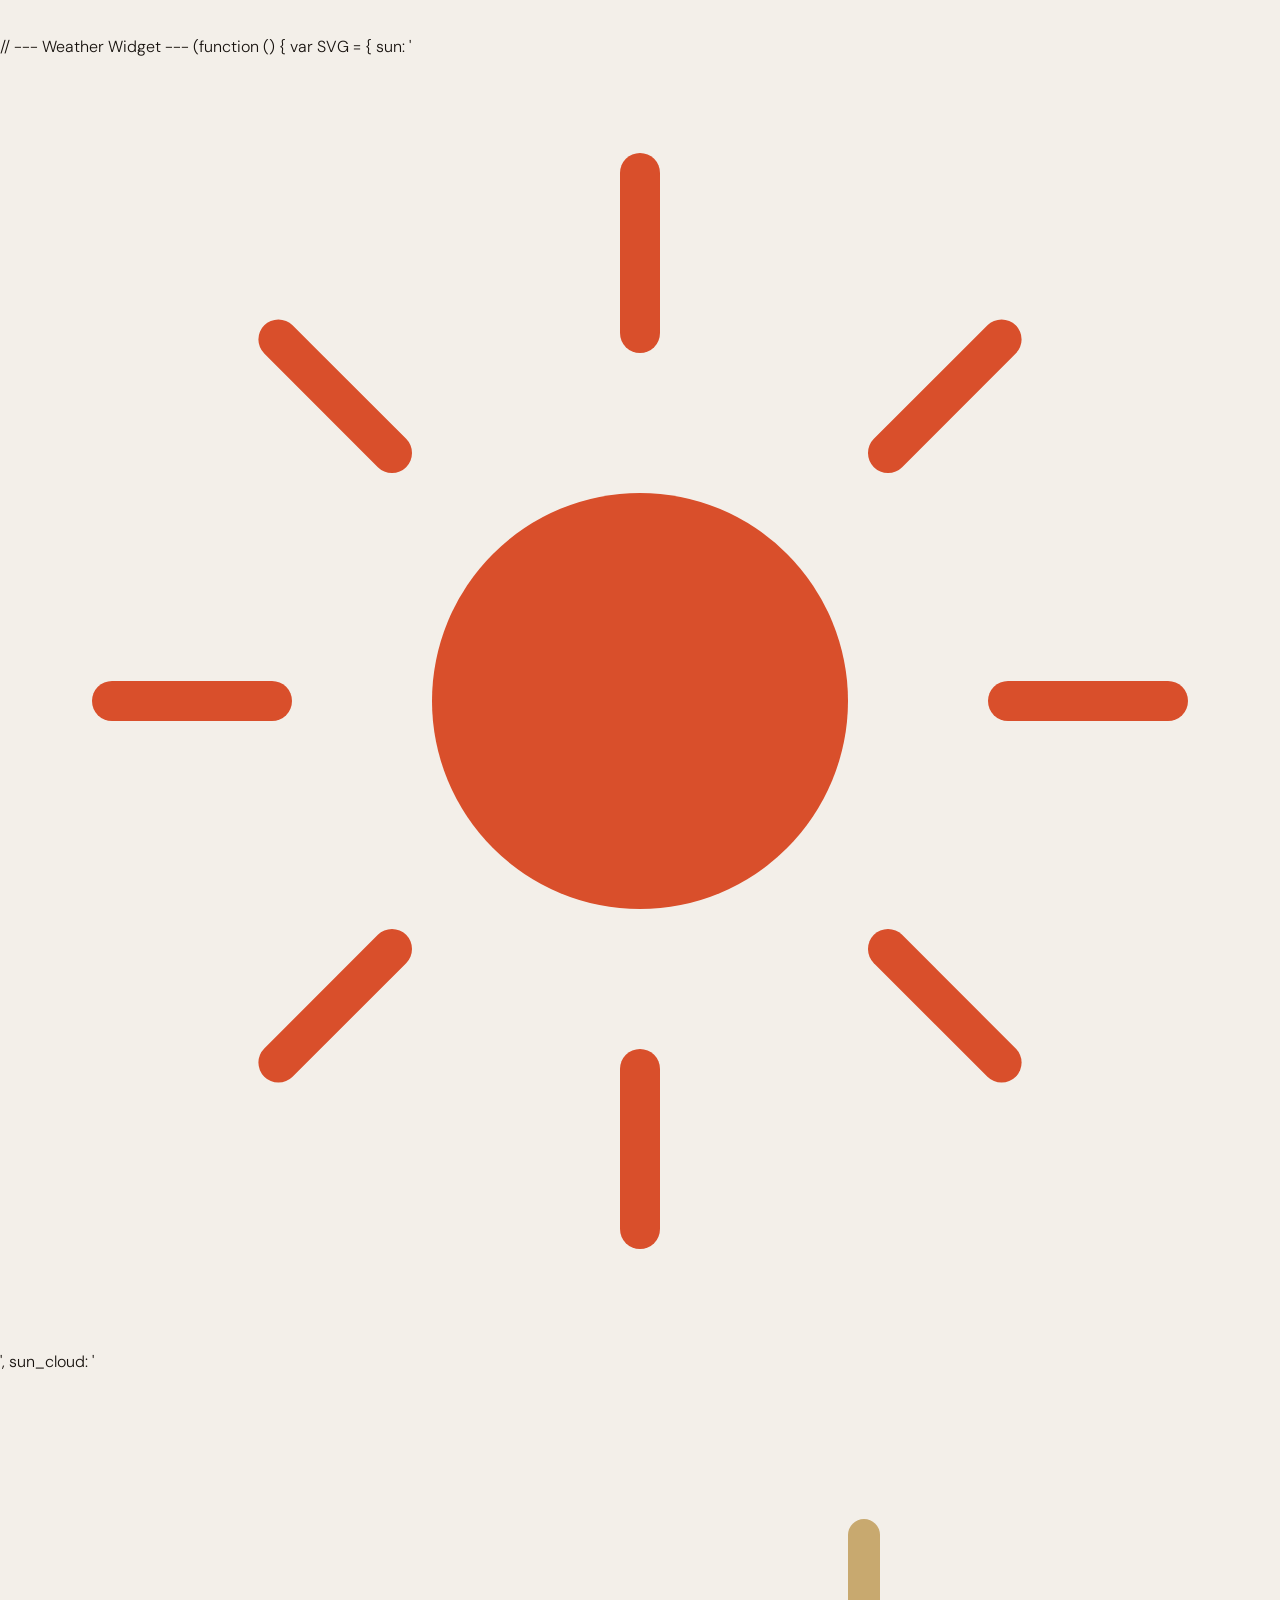
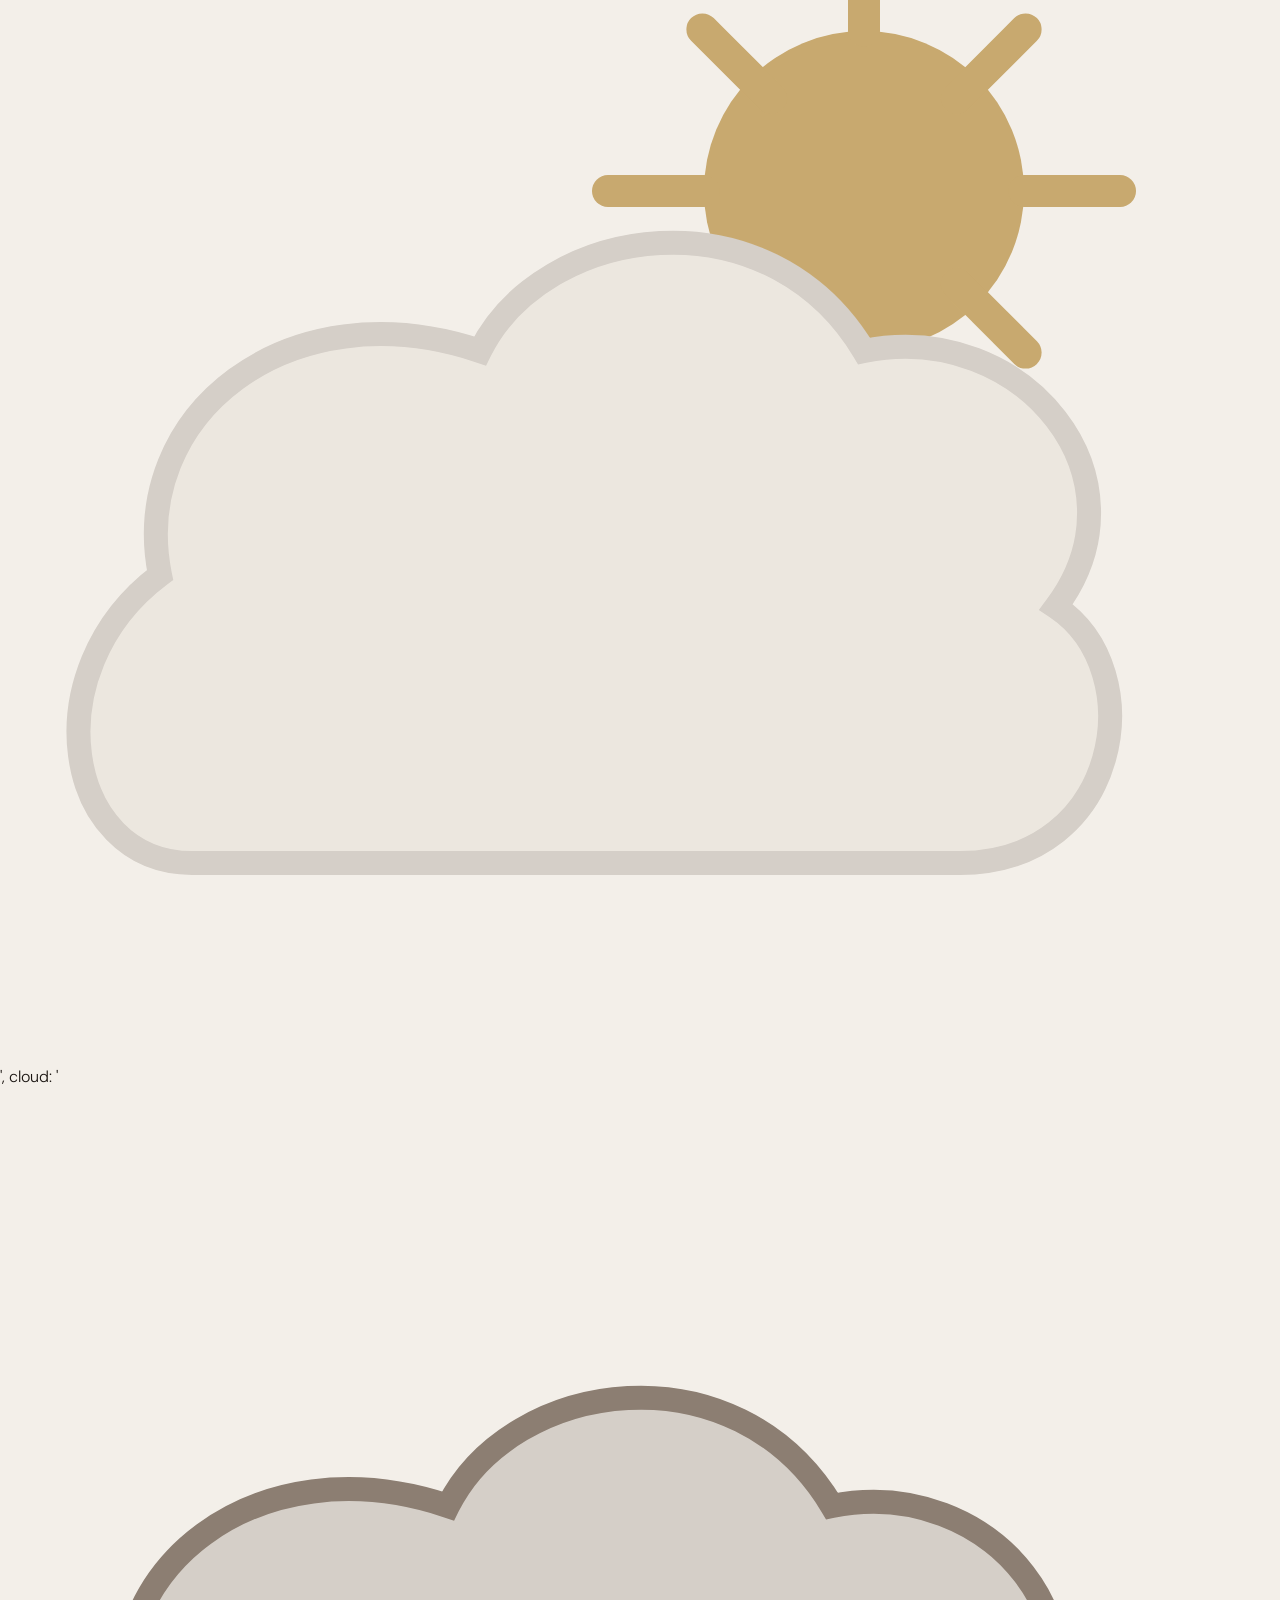
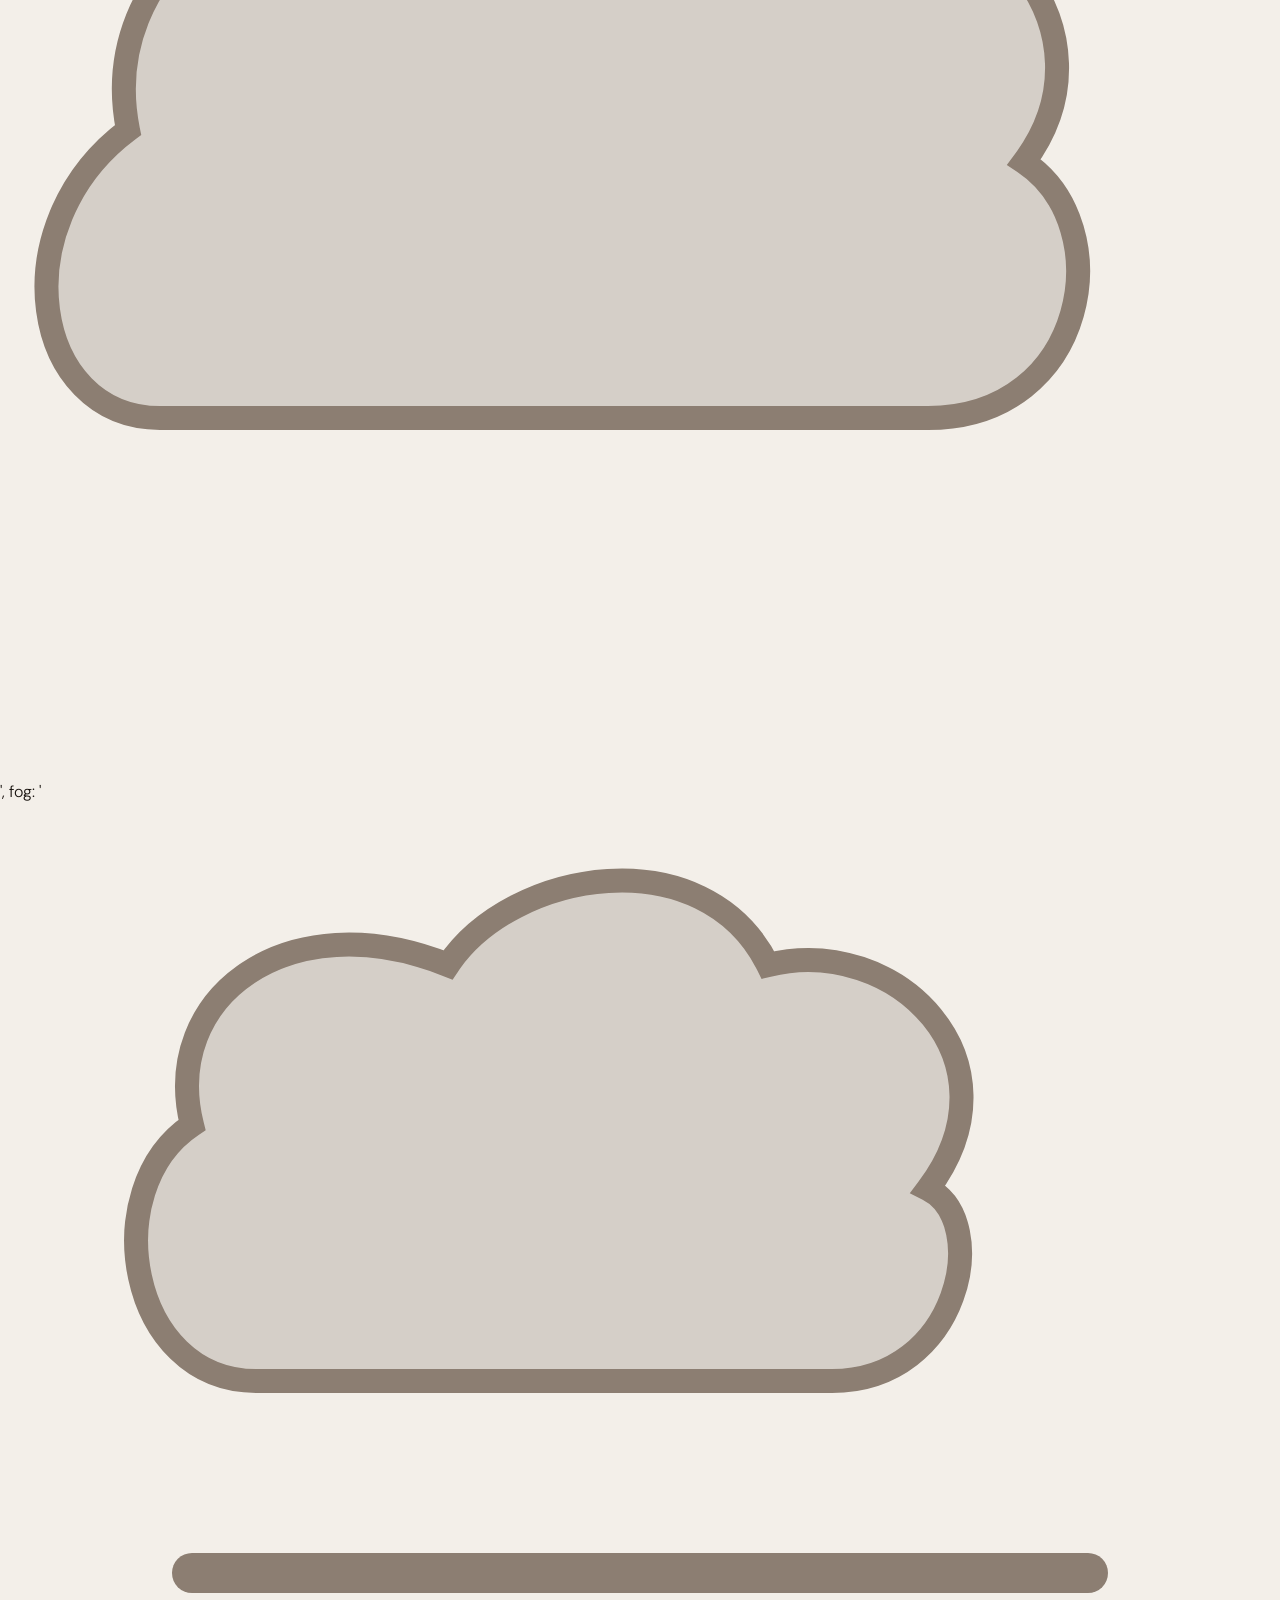
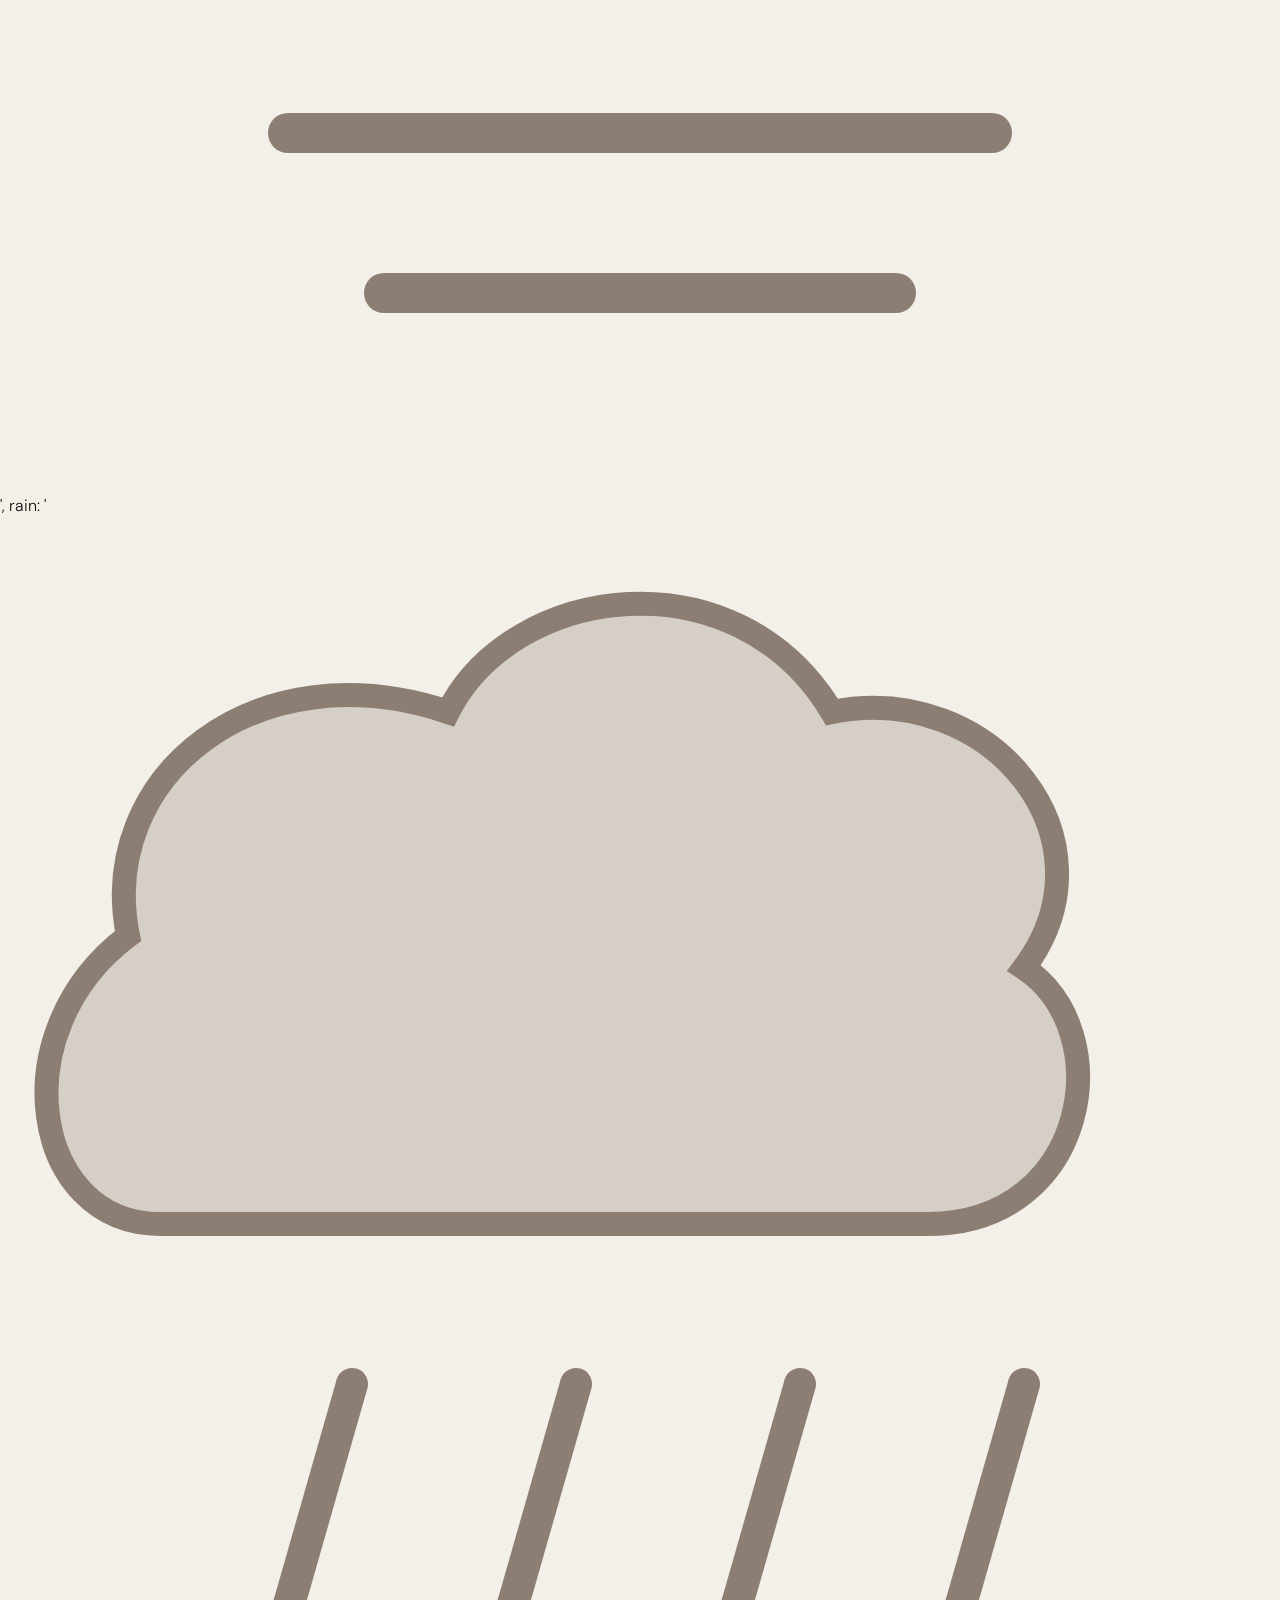
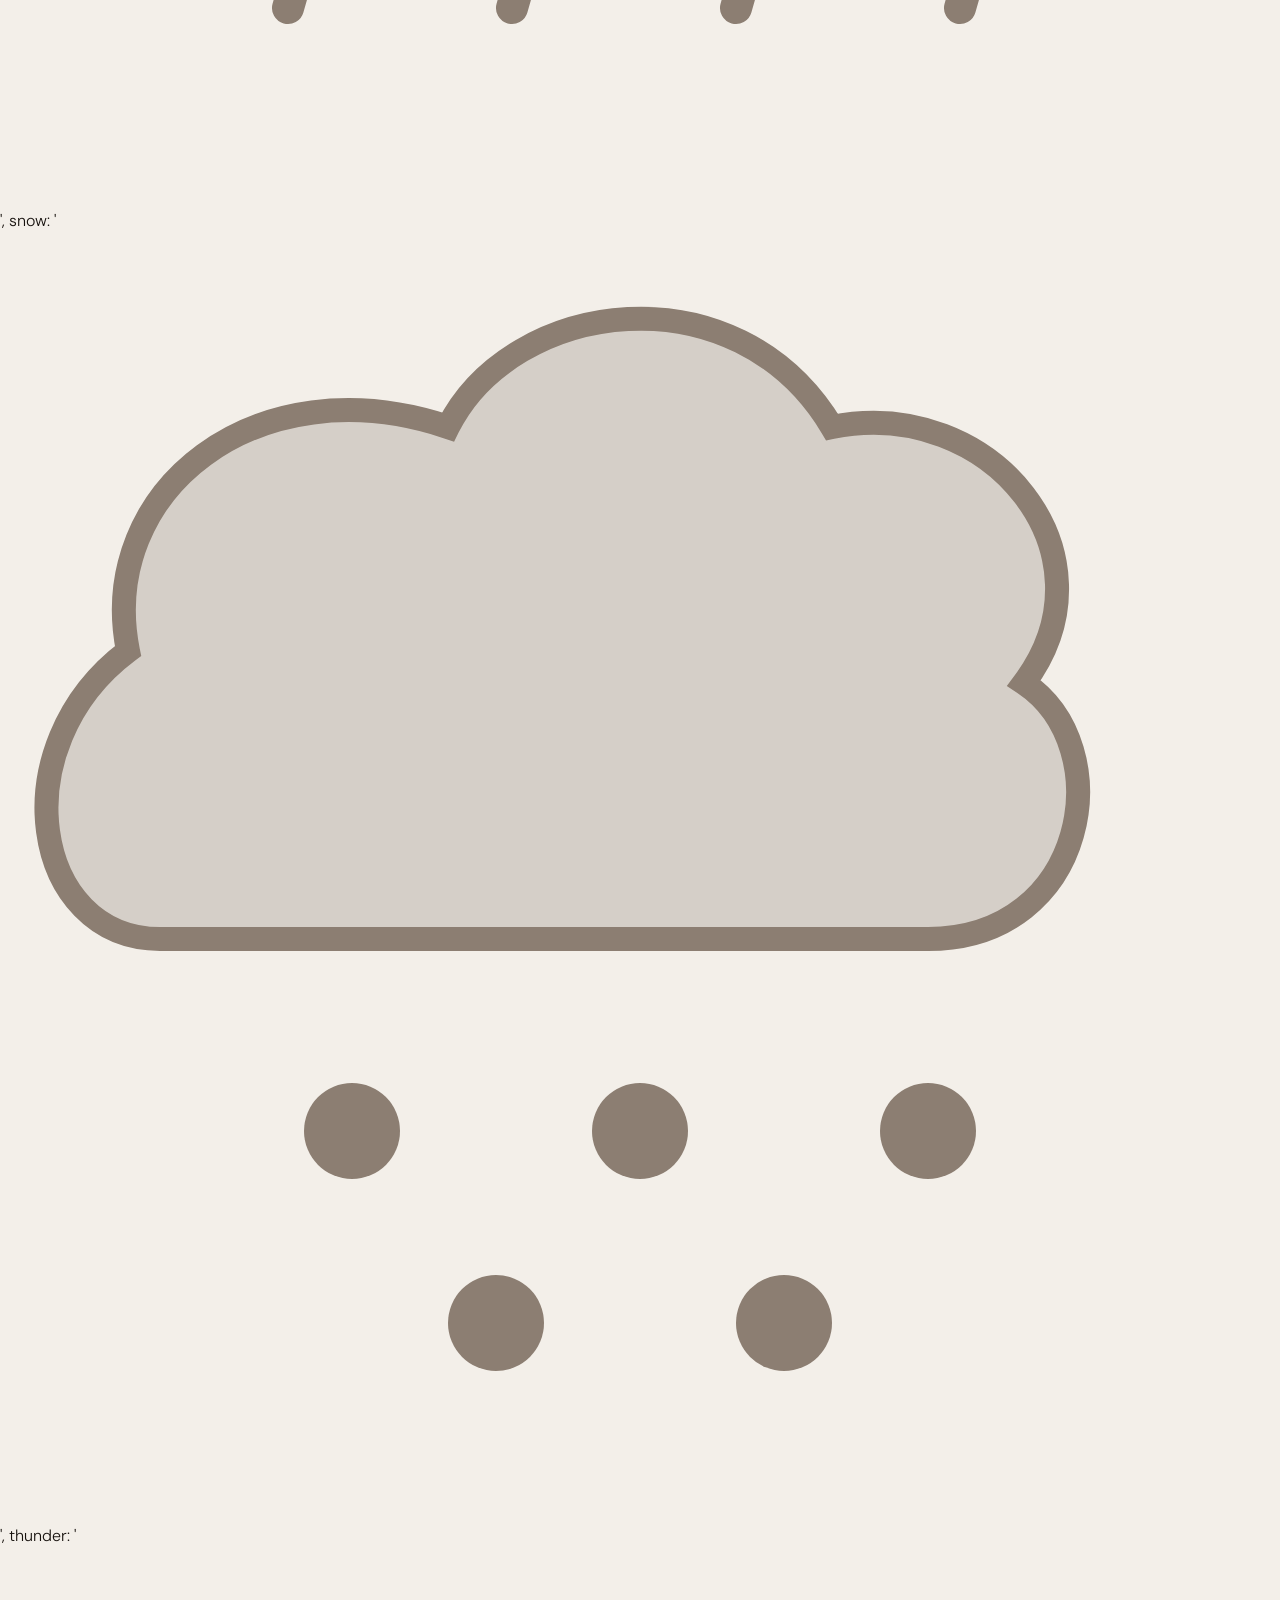
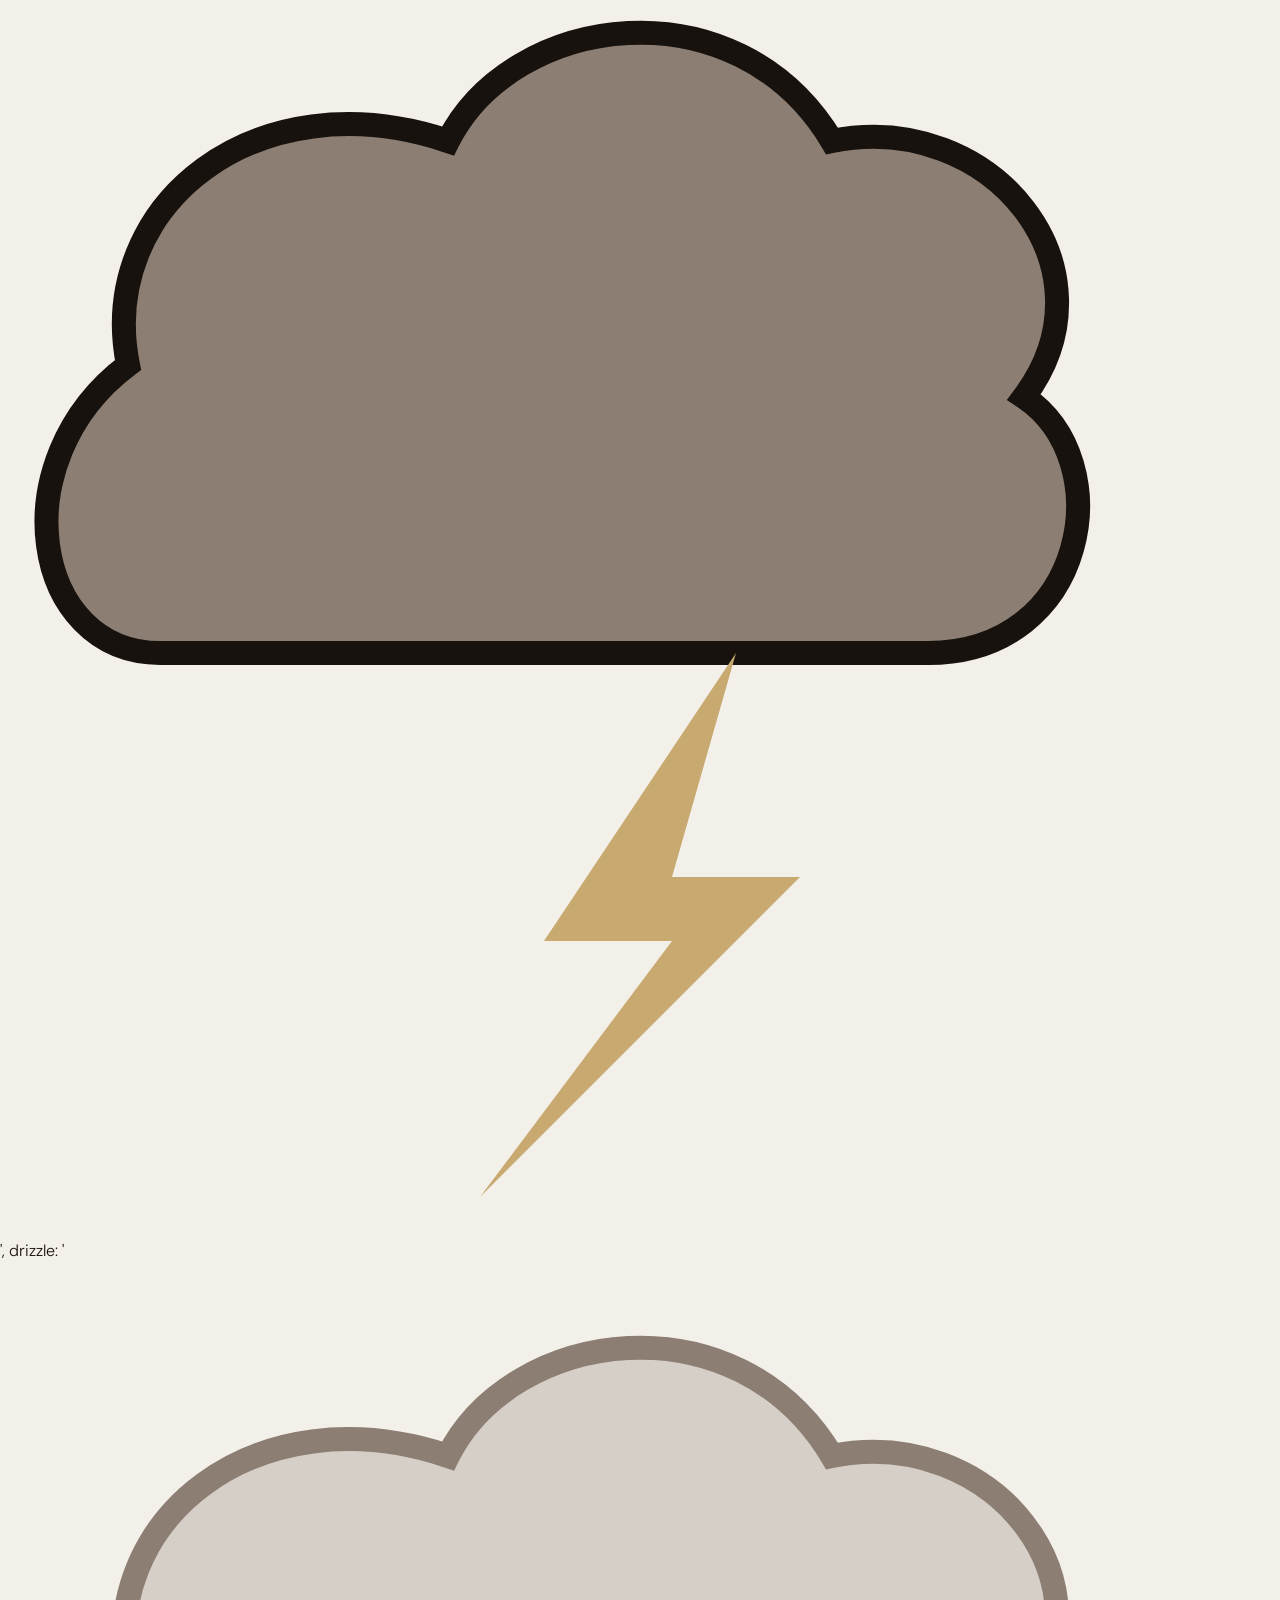
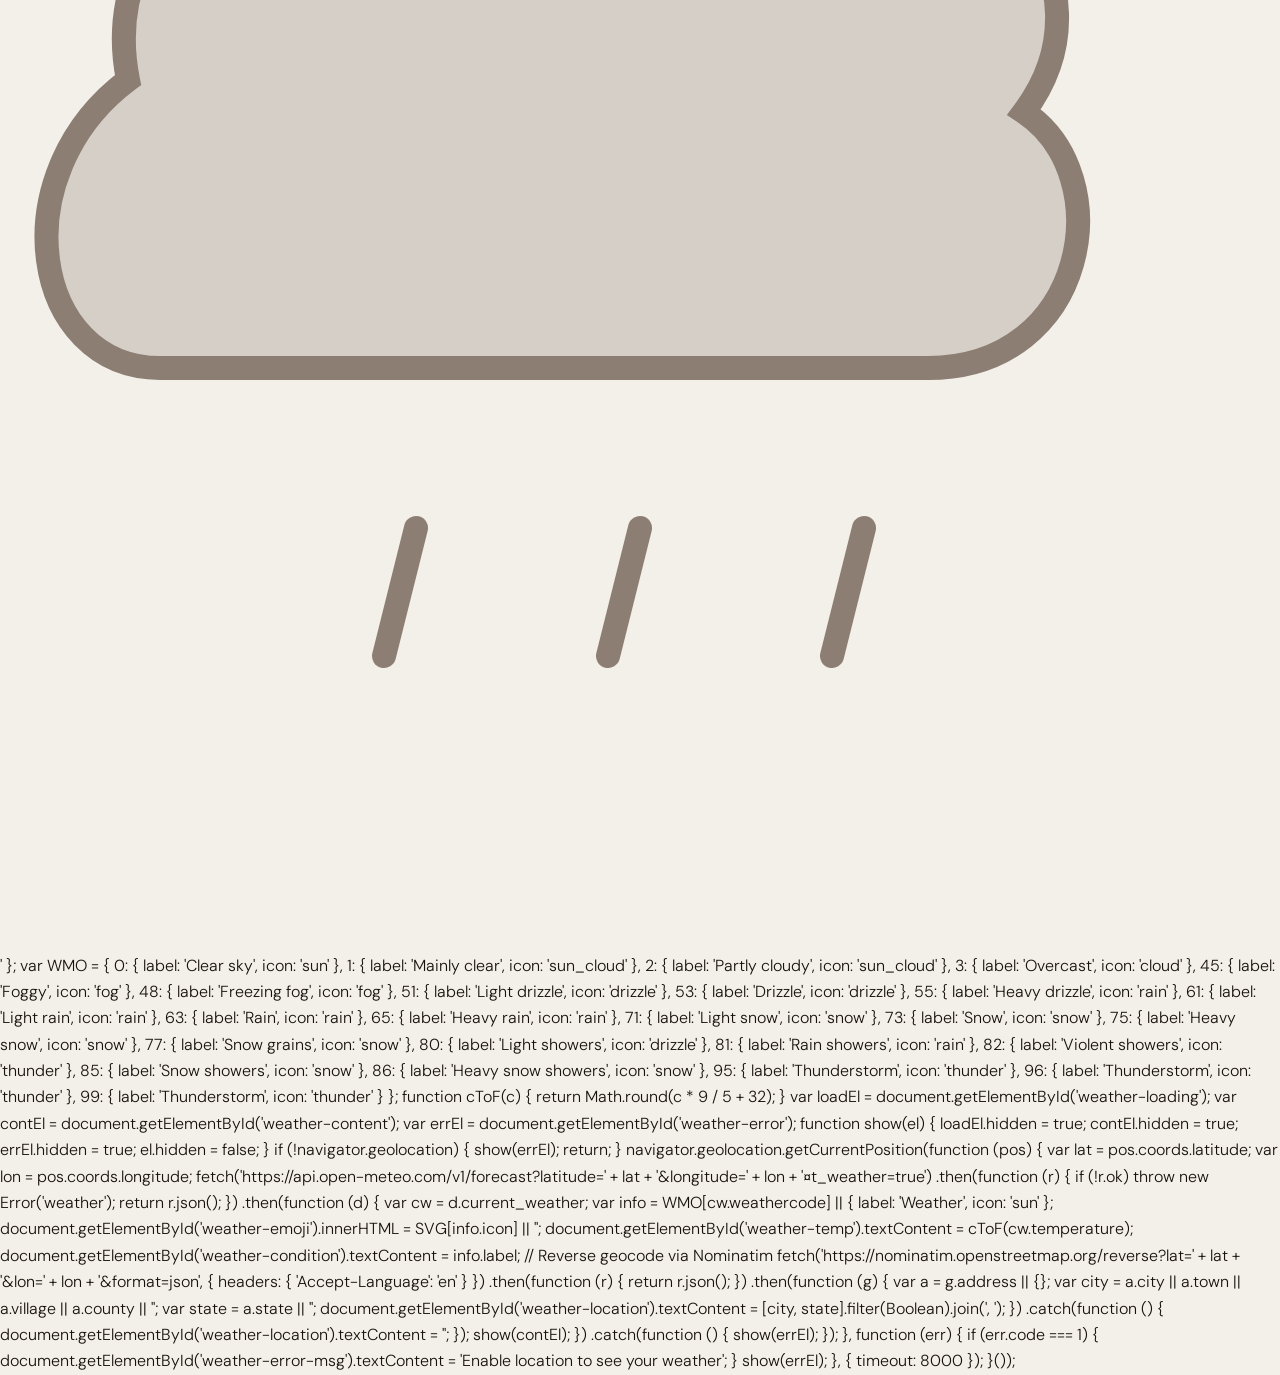
==== commit cc8a903d: "add images to work section" ====
--- a/index.html
+++ b/index.html
@@ -67,7 +67,7 @@
 
         <a href="pages/work.html" class="work-card fade-in-scroll">
           <div class="work-card-thumb">
-            <div class="work-card-thumb-inner" style="background: linear-gradient(145deg, #1A1A2E 0%, #16213E 45%, #0F3460 75%, #533483 100%);"></div>
+            <img src="img/designops.jpg" alt="Team workshop with sticky notes" loading="lazy">
             <div class="work-card-overlay"></div>
           </div>
           <div class="work-card-meta">
@@ -79,7 +79,7 @@
 
         <a href="pages/work.html" class="work-card fade-in-scroll">
           <div class="work-card-thumb">
-            <div class="work-card-thumb-inner" style="background: linear-gradient(145deg, #D4145A 0%, #c45c1a 50%, #FBB03B 100%);"></div>
+            <img src="img/mobile-strategy.jpg" alt="Designer reviewing mobile app wireframes" loading="lazy">
             <div class="work-card-overlay"></div>
           </div>
           <div class="work-card-meta">
@@ -91,7 +91,7 @@
 
         <a href="pages/work.html" class="work-card fade-in-scroll">
           <div class="work-card-thumb">
-            <div class="work-card-thumb-inner" style="background: linear-gradient(145deg, #2C3E50 0%, #3b6978 50%, #4CA1AF 100%);"></div>
+            <img src="img/delivery-transformation.jpg" alt="Colleagues collaborating at a workshop" loading="lazy">
             <div class="work-card-overlay"></div>
           </div>
           <div class="work-card-meta">
--- a/css/style.css
+++ b/css/style.css
@@ -431,19 +431,23 @@
   position: relative;
 }
 
-.work-card-thumb-inner {
+.work-card-thumb-inner,
+.work-card-thumb img {
   width: 100%;
   height: 100%;
+  object-fit: cover;
   transition: transform 0.6s cubic-bezier(0.22, 1, 0.36, 1);
 }
 
-.work-card:hover .work-card-thumb-inner { transform: scale(1.05); }
+.work-card:hover .work-card-thumb-inner,
+.work-card:hover .work-card-thumb img { transform: scale(1.05); }
 
 .work-card-overlay {
   position: absolute;
   inset: 0;
   background: transparent;
   transition: background 0.35s;
+  z-index: 1;
 }
 
 .work-card:hover .work-card-overlay {
@@ -800,13 +804,17 @@
   margin-bottom: 1.5rem;
 }
 
-.work-full-card-thumb-inner {
+.work-full-card-thumb-inner,
+.work-full-card-thumb img {
   width: 100%;
   height: 100%;
+  object-fit: cover;
   transition: transform 0.6s cubic-bezier(0.22, 1, 0.36, 1);
-}
-
-.work-full-card:hover .work-full-card-thumb-inner { transform: scale(1.04); }
+  display: block;
+}
+
+.work-full-card:hover .work-full-card-thumb-inner,
+.work-full-card:hover .work-full-card-thumb img { transform: scale(1.04); }
 
 .work-full-card-head {
   display: flex;
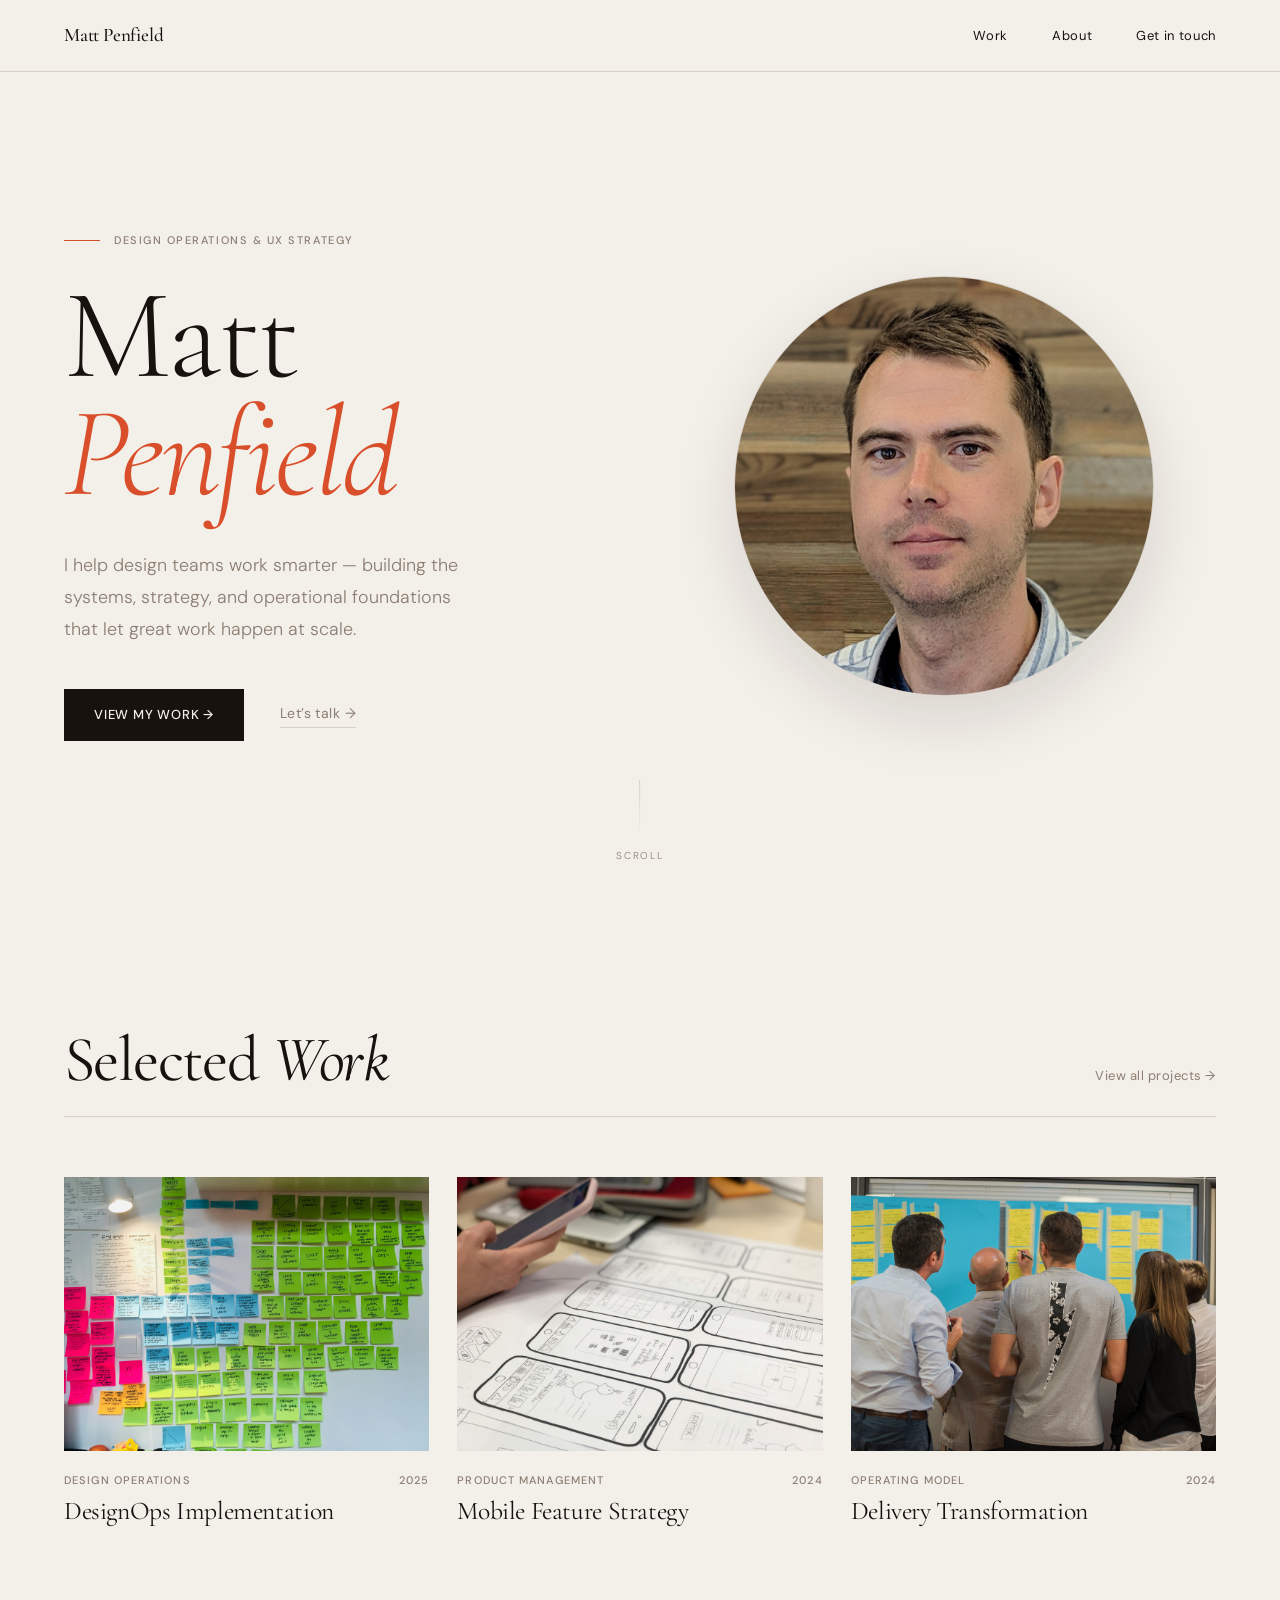
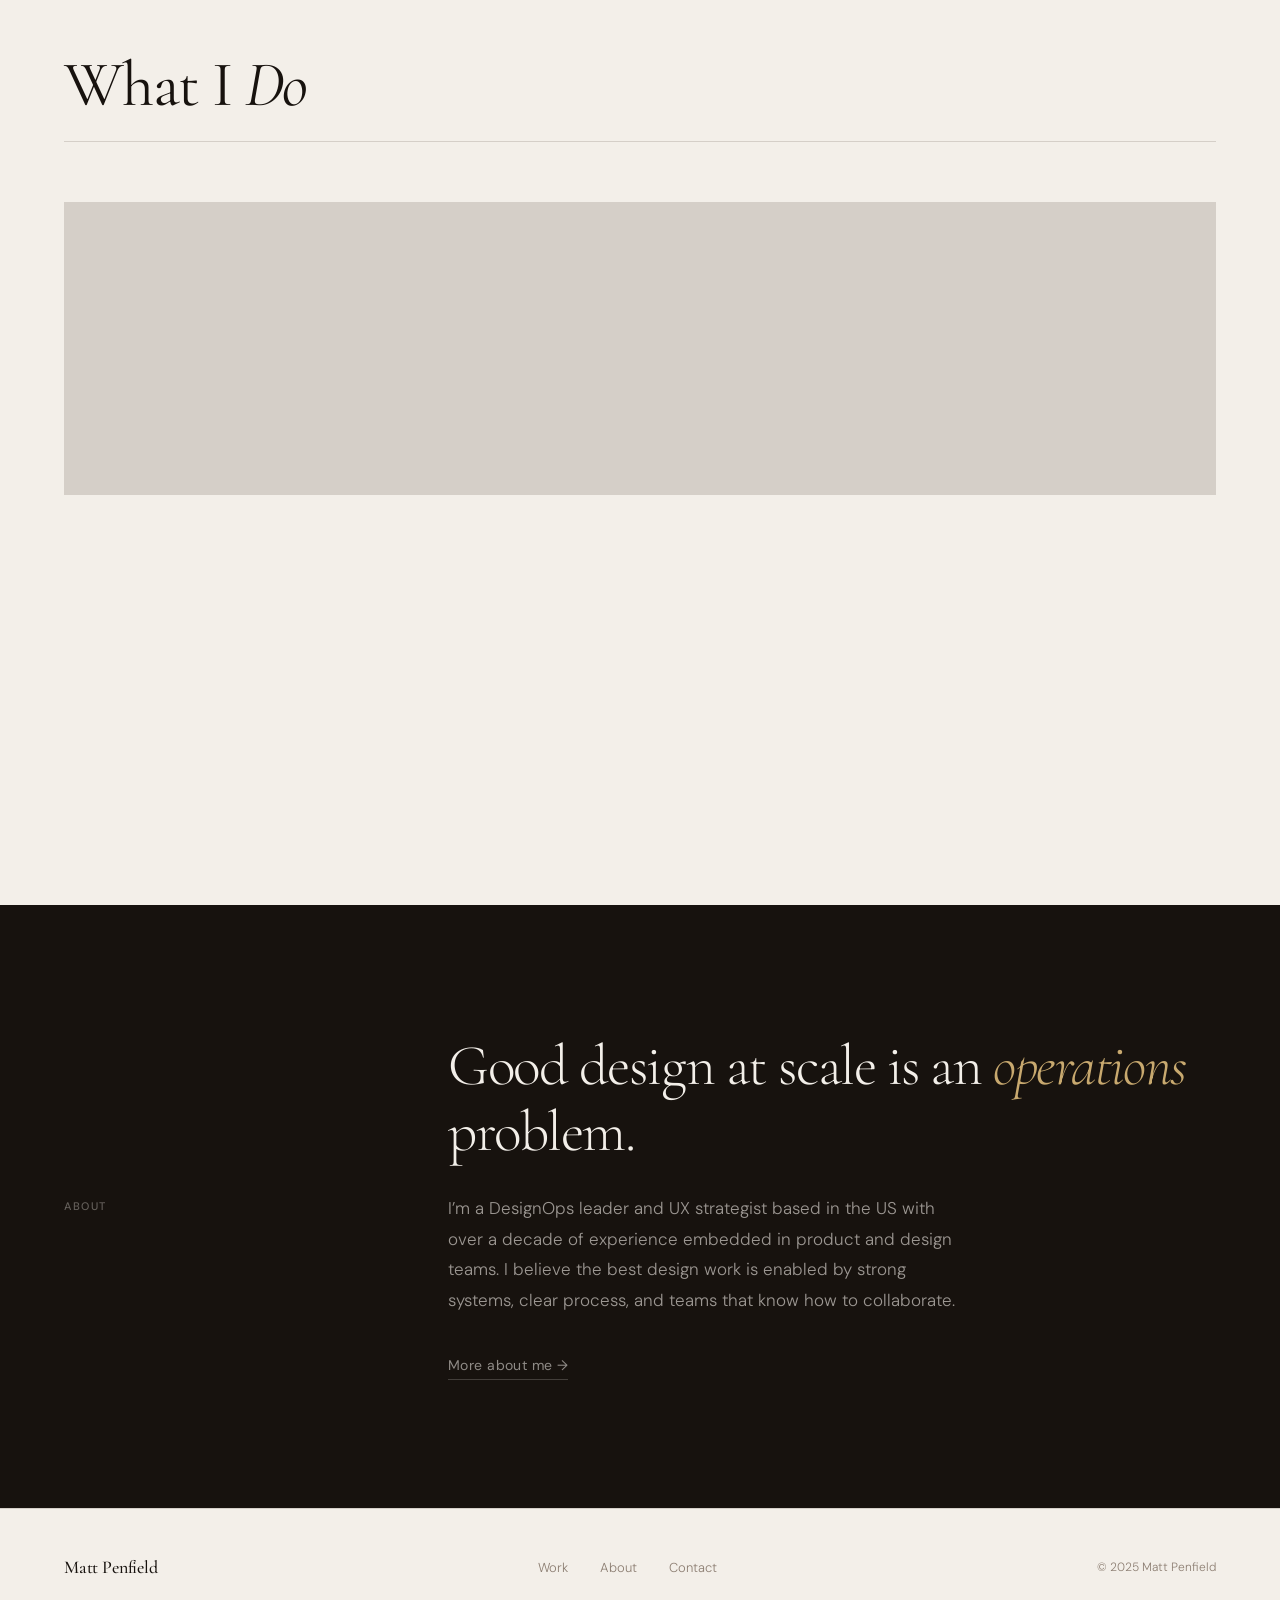
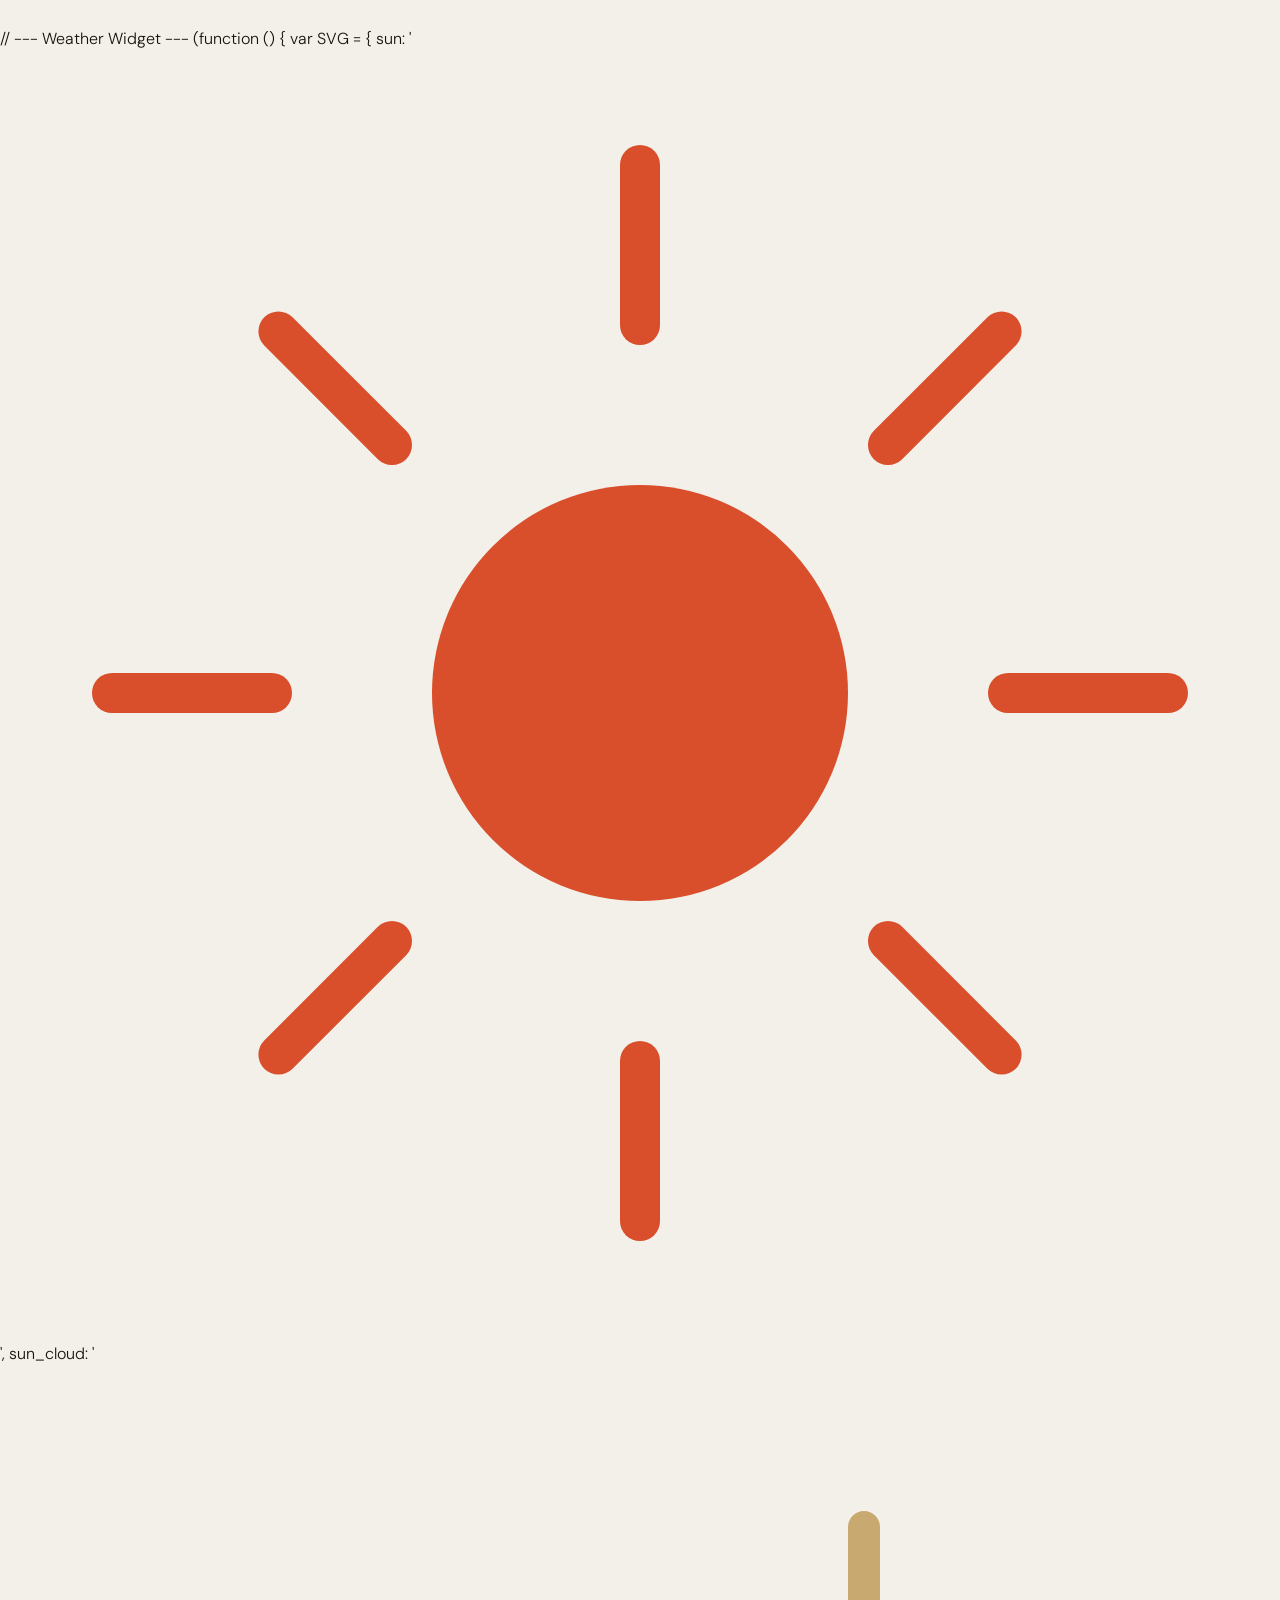
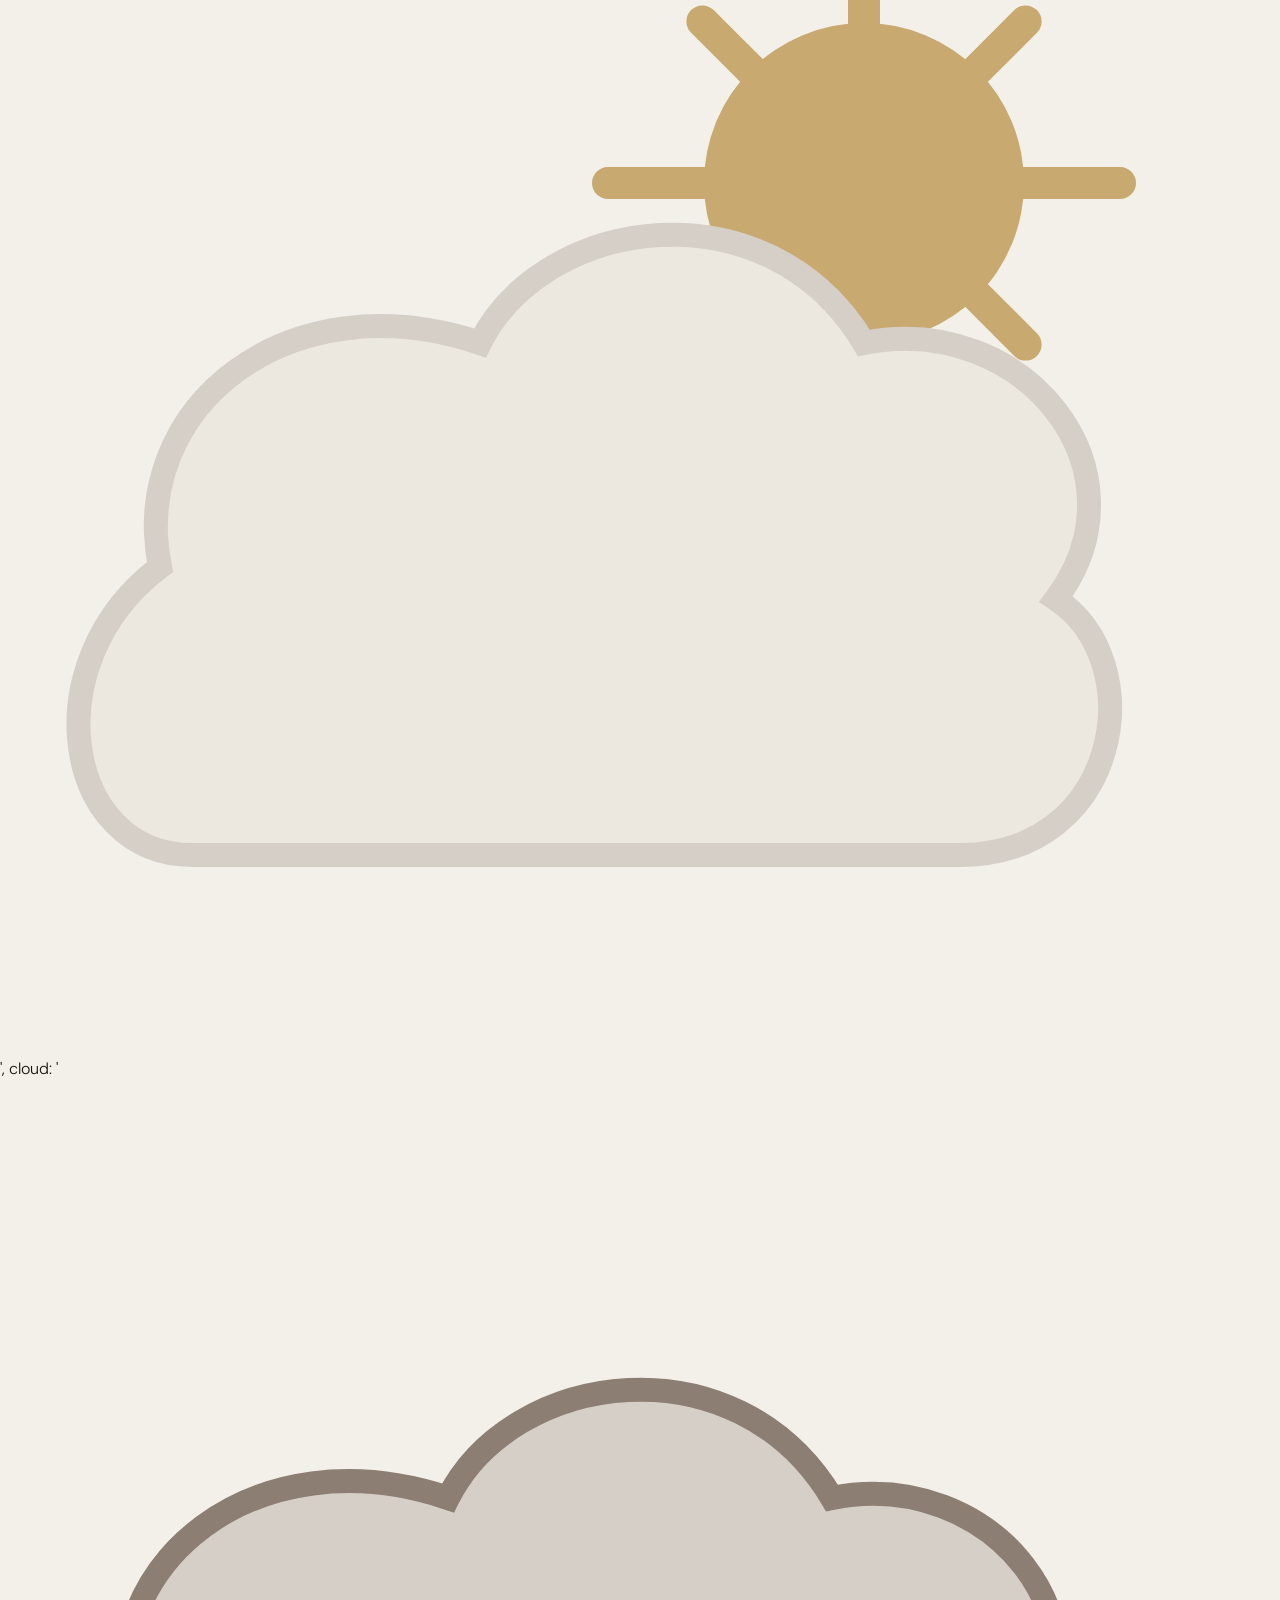
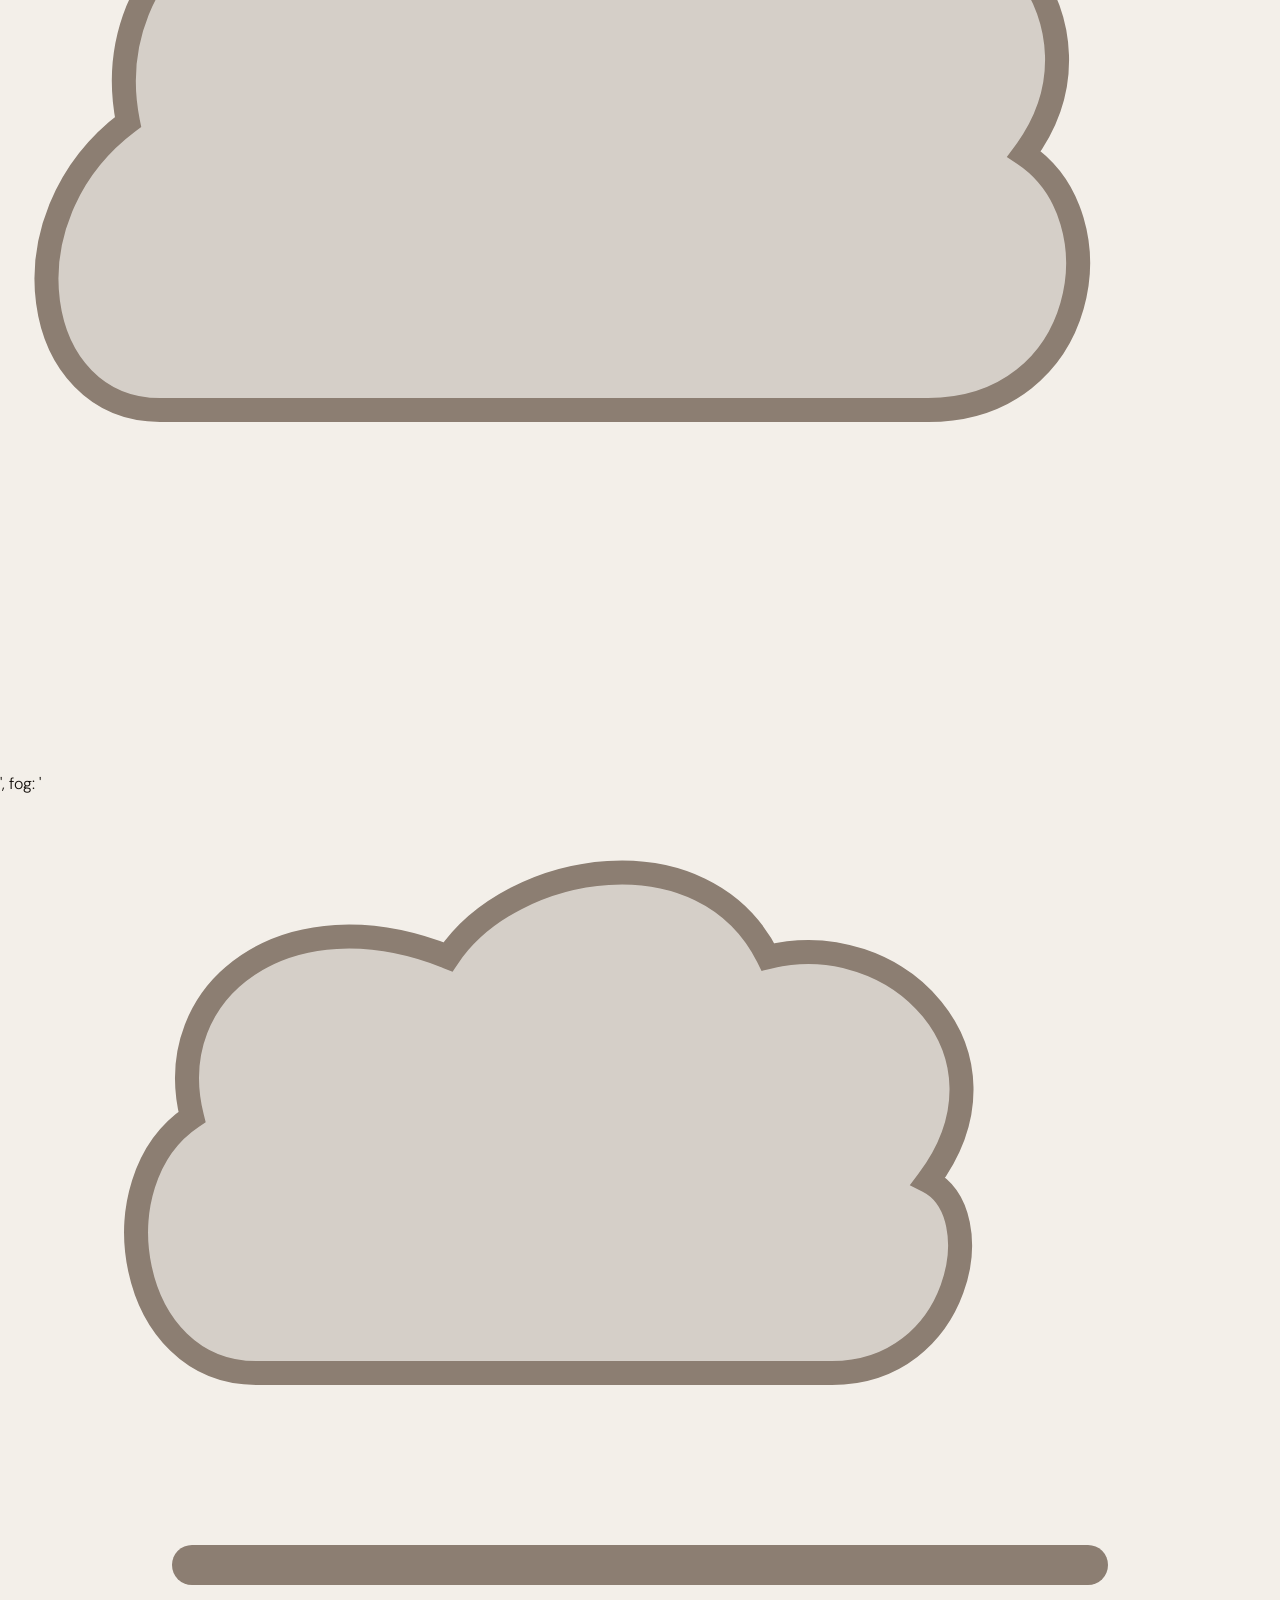
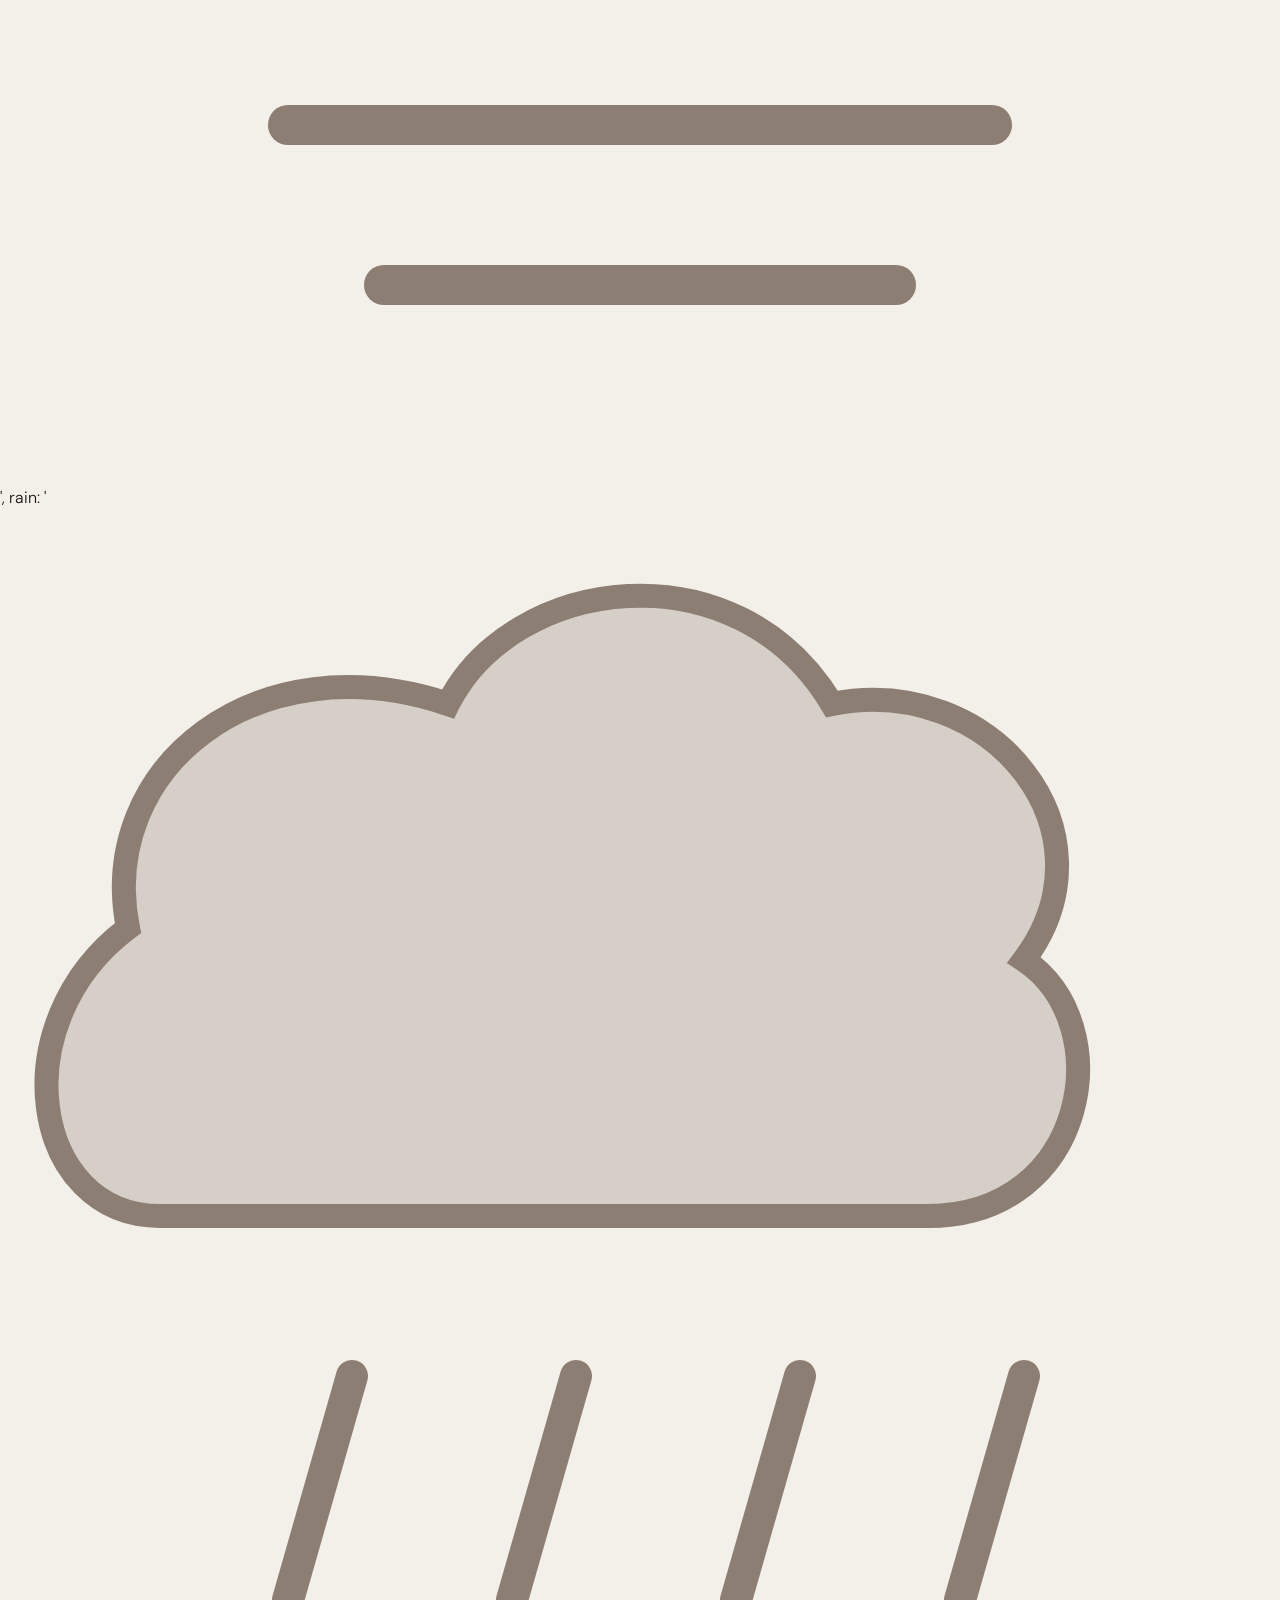
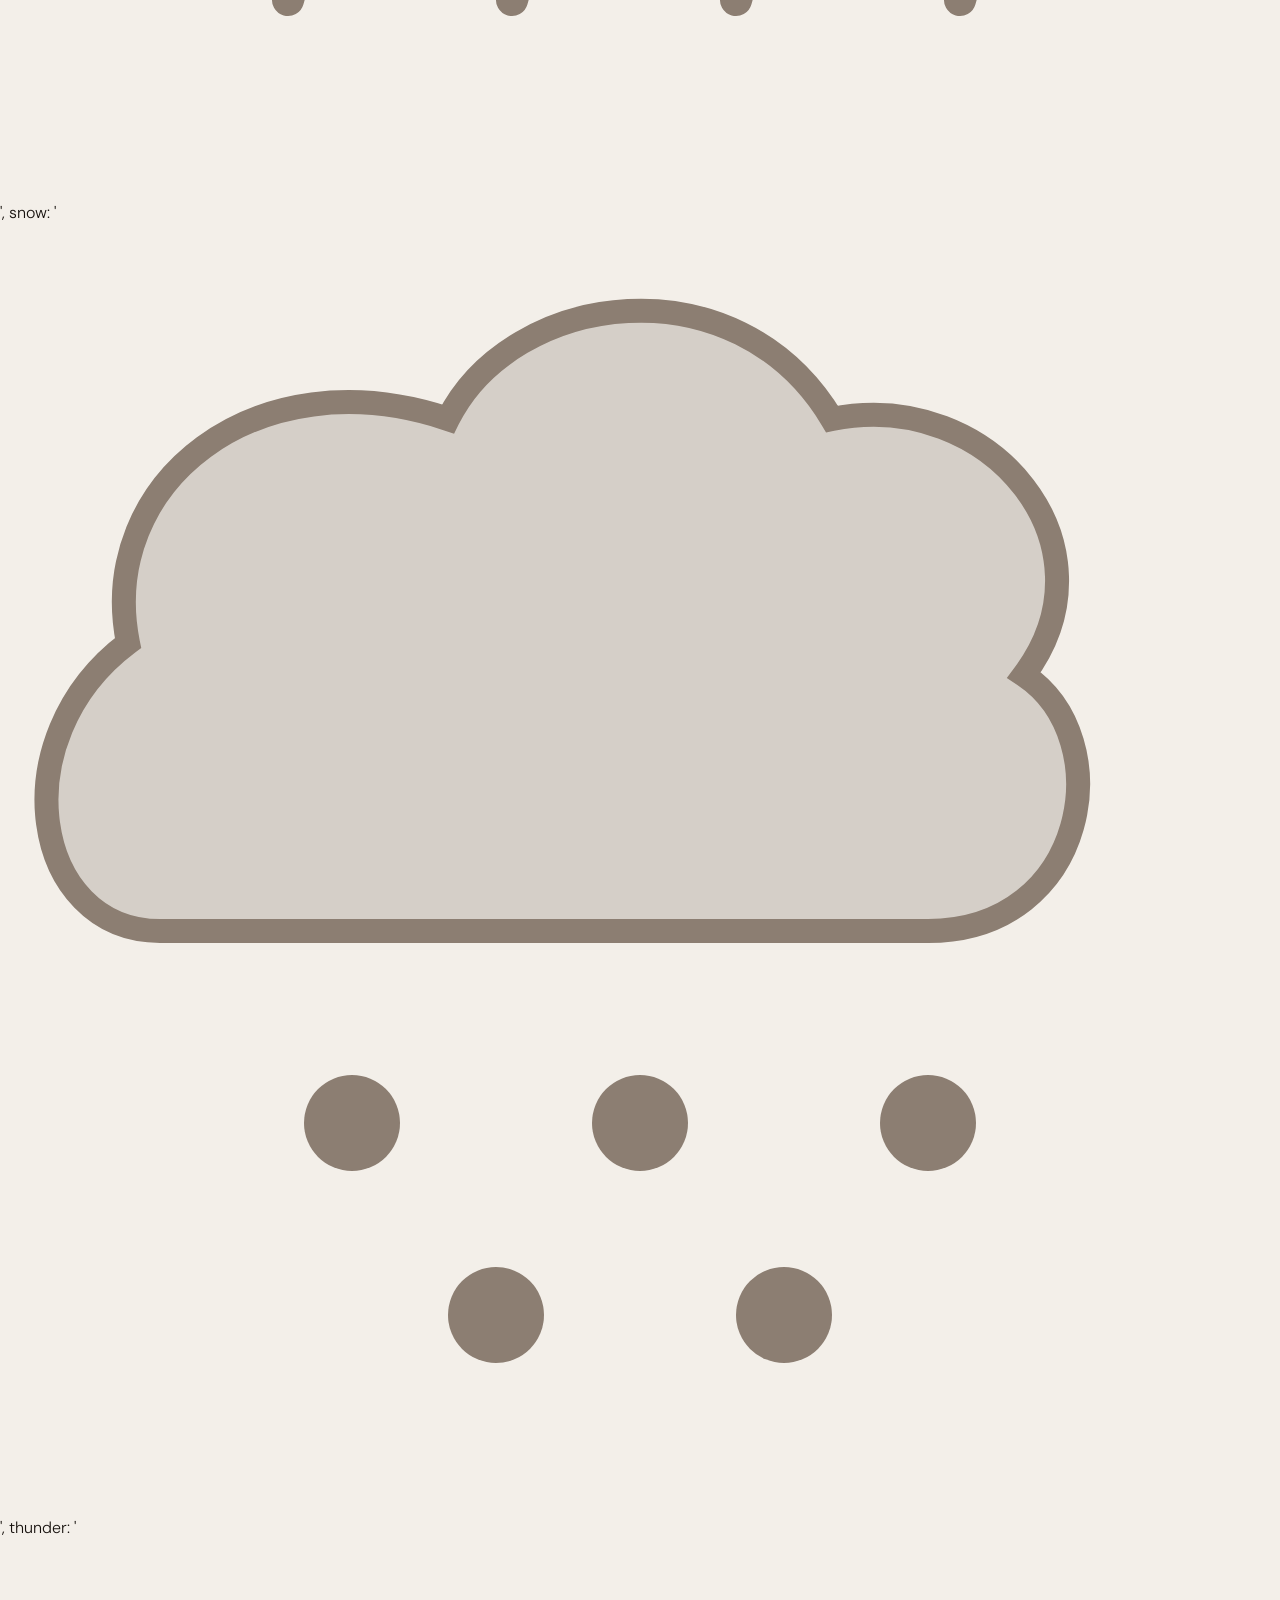
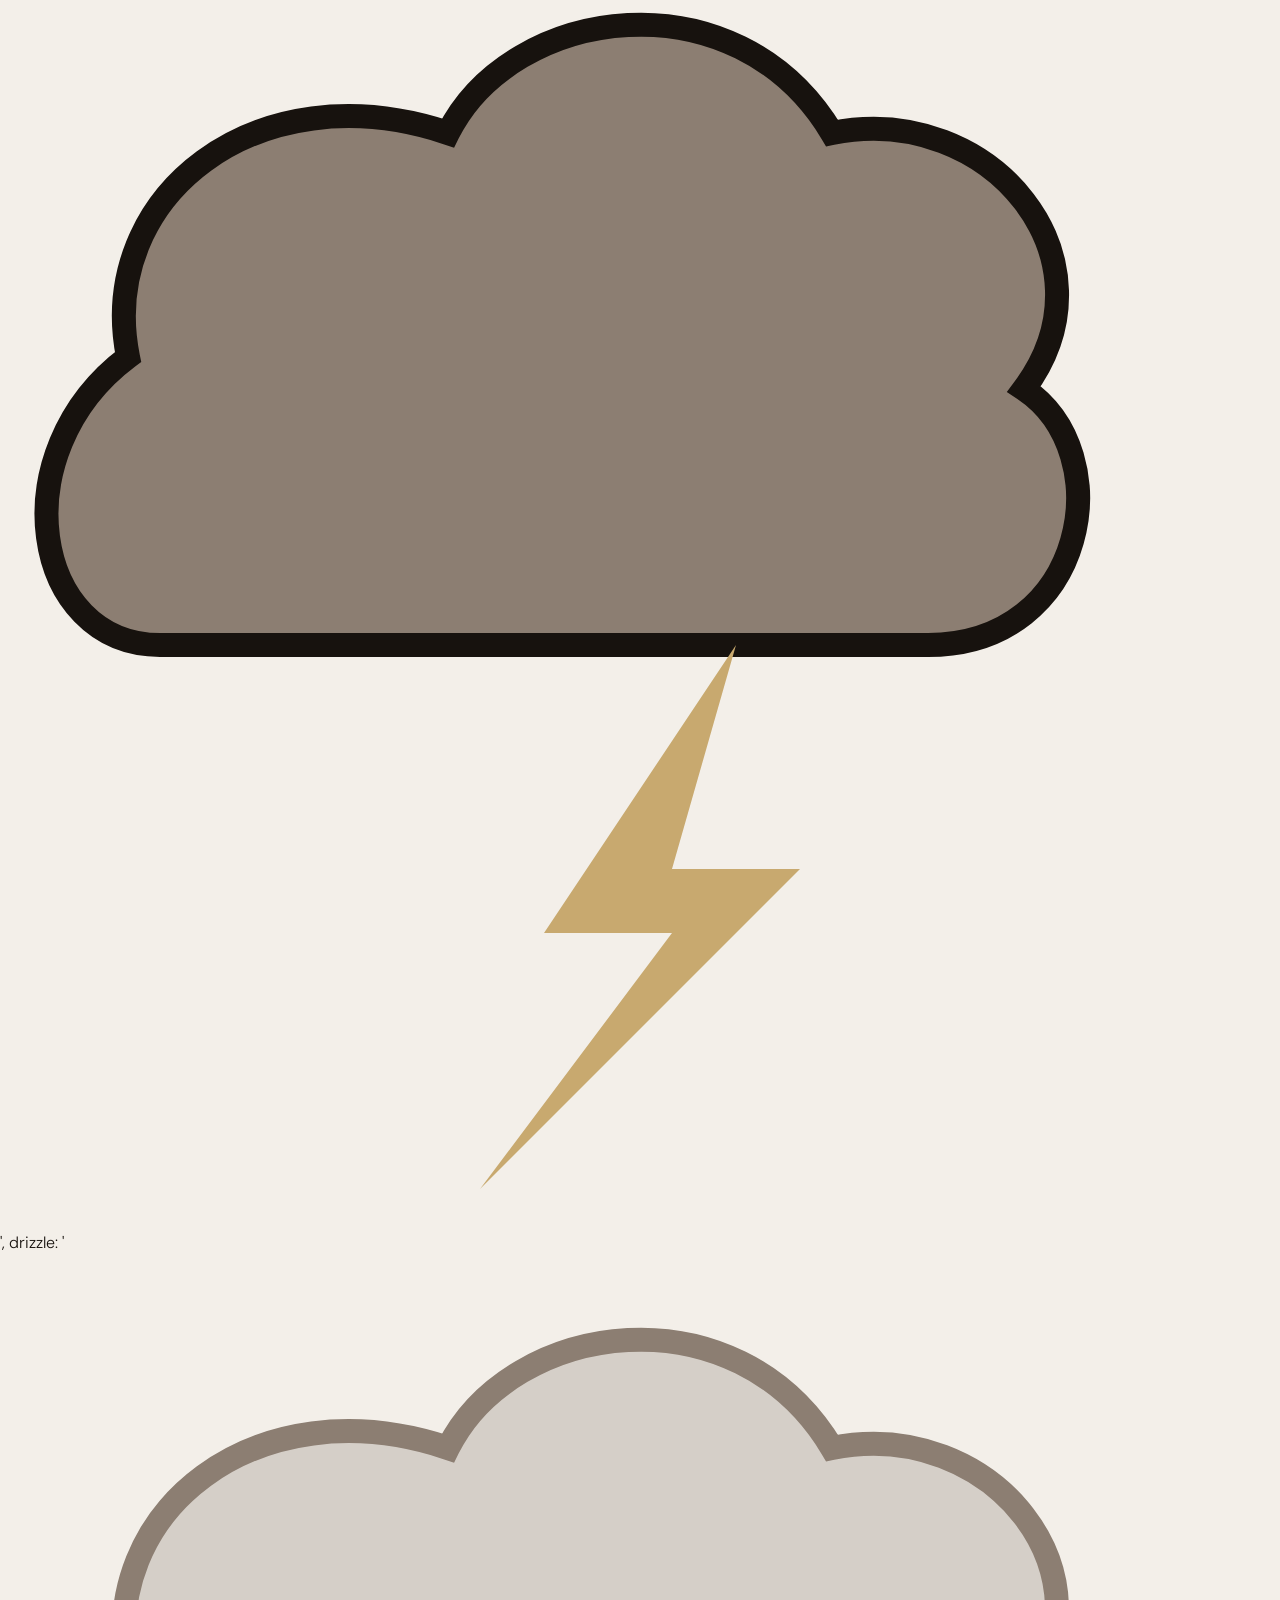
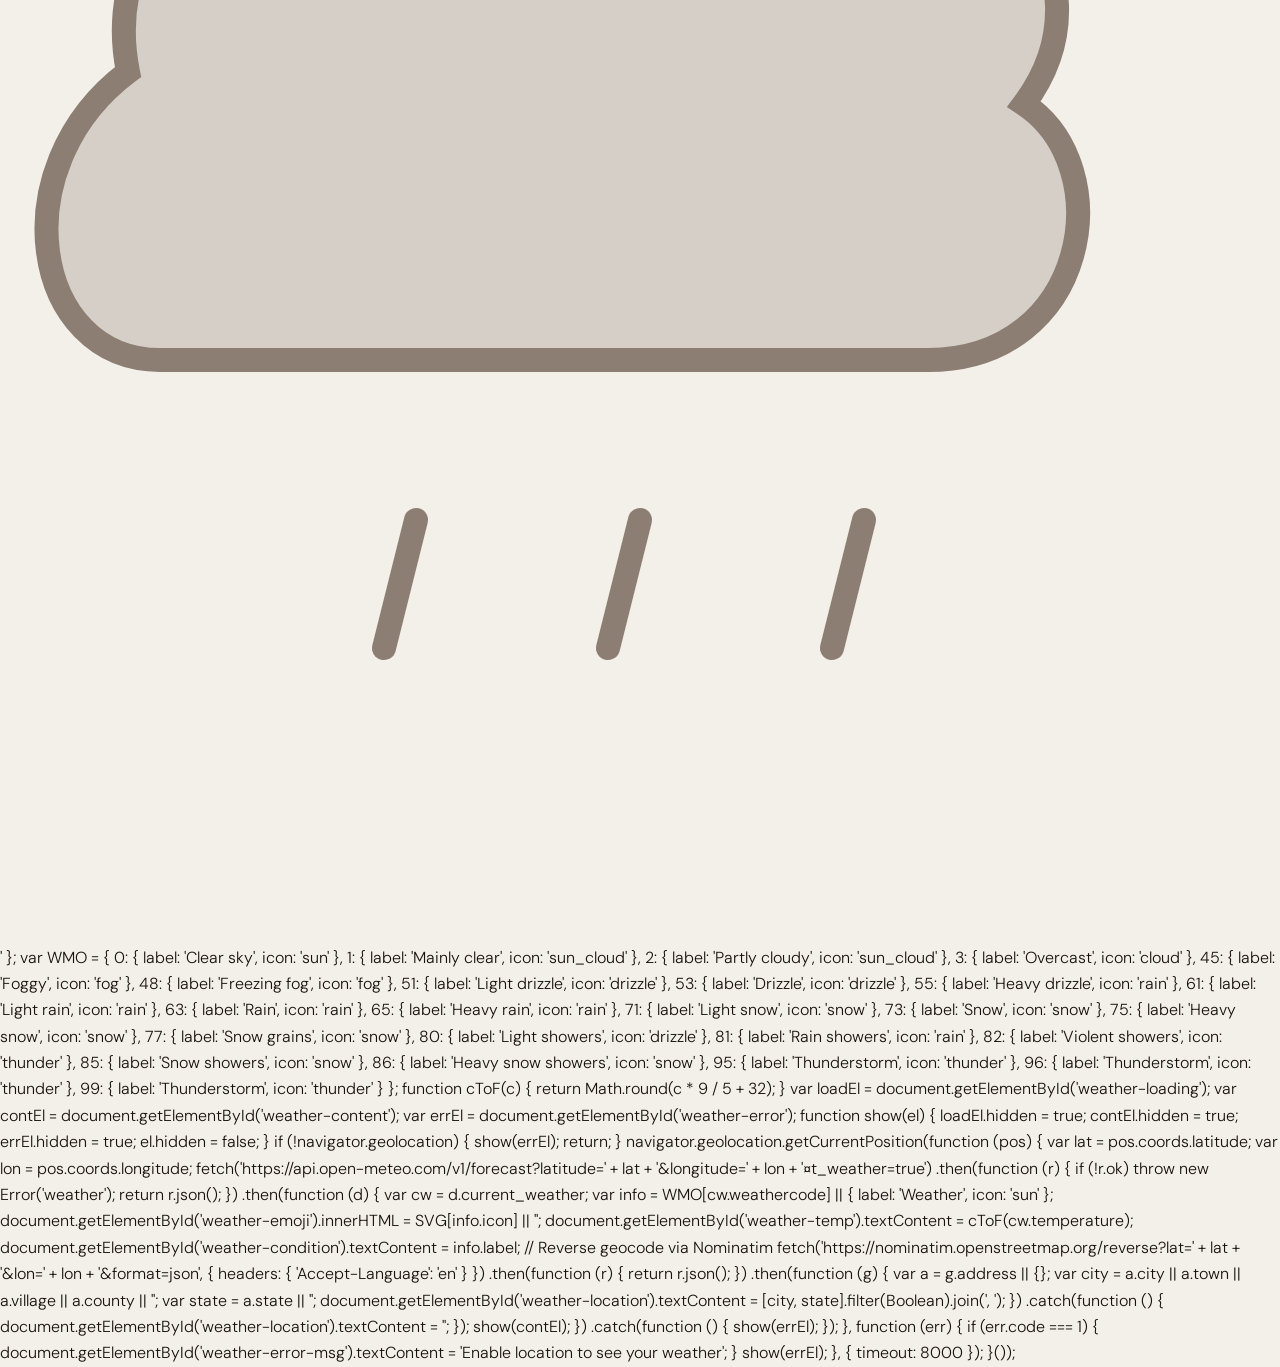
==== commit 41699dbf: "add and crop headshot" ====
--- a/index.html
+++ b/index.html
@@ -43,9 +43,8 @@
       </div>
 
       <div class="hero-graphic">
-        <div class="hero-graphic-inner">
-          <div class="hero-graphic-overlay"></div>
-          <span class="hero-graphic-letter">M</span>
+        <div class="hero-headshot">
+          <img src="img/headshot.jpg" alt="Matt Penfield">
         </div>
       </div>
 
--- a/css/style.css
+++ b/css/style.css
@@ -20,7 +20,7 @@
   --font-body:    'DM Sans', system-ui, sans-serif;
 
   --nav-h: 72px;
-  --max-w: 1320px;
+  --max-w: 1480px;
   --section-pad: clamp(4rem, 10vw, 8rem);
 }
 
@@ -296,42 +296,29 @@
   gap: 0.75rem;
 }
 
-/* Hero graphic (decorative right column) */
+/* Hero graphic — headshot column */
 .hero-graphic {
-  aspect-ratio: 4/5;
-  max-height: 580px;
+  display: flex;
+  align-items: center;
+  justify-content: center;
   width: 100%;
-  position: relative;
-}
-
-.hero-graphic-inner {
+}
+
+.hero-headshot {
+  width: min(420px, 90%);
+  aspect-ratio: 1;
+  border-radius: 50%;
+  overflow: hidden;
+  border: 1px solid var(--border);
+  box-shadow: 0 24px 64px rgba(23, 18, 14, 0.12);
+}
+
+.hero-headshot img {
   width: 100%;
   height: 100%;
-  background: linear-gradient(145deg, #1A1A2E 0%, #16213E 40%, #0F3460 70%, #533483 100%);
-  position: relative;
-  overflow: hidden;
-}
-
-.hero-graphic-overlay {
-  position: absolute;
-  inset: 0;
-  background:
-    radial-gradient(ellipse 65% 55% at 25% 55%, rgba(217, 79, 43, 0.4) 0%, transparent 65%),
-    radial-gradient(ellipse 45% 60% at 85% 15%, rgba(200, 169, 111, 0.3) 0%, transparent 60%);
-}
-
-.hero-graphic-letter {
-  position: absolute;
-  bottom: -0.08em;
-  right: -0.02em;
-  font-family: var(--font-display);
-  font-style: italic;
-  font-size: 16rem;
-  font-weight: 300;
-  color: rgba(255, 255, 255, 0.07);
-  line-height: 1;
-  user-select: none;
-  pointer-events: none;
+  object-fit: cover;
+  object-position: center 18%;
+  display: block;
 }
 
 /* Scroll indicator */
@@ -789,8 +776,8 @@
 
 .work-full-grid {
   display: grid;
-  grid-template-columns: repeat(2, 1fr);
-  gap: 3rem;
+  grid-template-columns: repeat(3, 1fr);
+  gap: 2rem;
 }
 
 .work-full-card {
@@ -826,7 +813,7 @@
 
 .work-full-card-title {
   font-family: var(--font-display);
-  font-size: clamp(1.5rem, 2.5vw, 2.25rem);
+  font-size: clamp(1.25rem, 1.6vw, 1.75rem);
   font-weight: 400;
   line-height: 1.15;
   letter-spacing: -0.02em;
@@ -1119,7 +1106,7 @@
   .about-strip .container { grid-template-columns: 1fr; gap: 2rem; }
   .services-grid { grid-template-columns: 1fr; }
   .page-header .container { grid-template-columns: 1fr; gap: 2rem; }
-  .work-full-grid { grid-template-columns: 1fr; }
+  .work-full-grid { grid-template-columns: repeat(2, 1fr); }
   .about-grid { grid-template-columns: 1fr; }
   .about-photo { max-height: 380px; aspect-ratio: unset; }
   .skills-grid { grid-template-columns: 1fr 1fr; }
@@ -1128,6 +1115,7 @@
 
 @media (max-width: 600px) {
   .work-grid { grid-template-columns: 1fr; }
+  .work-full-grid { grid-template-columns: 1fr; }
   .skills-grid { grid-template-columns: 1fr; }
   .nav-links { gap: 1.5rem; }
   .nav-links li:last-child { display: none; }
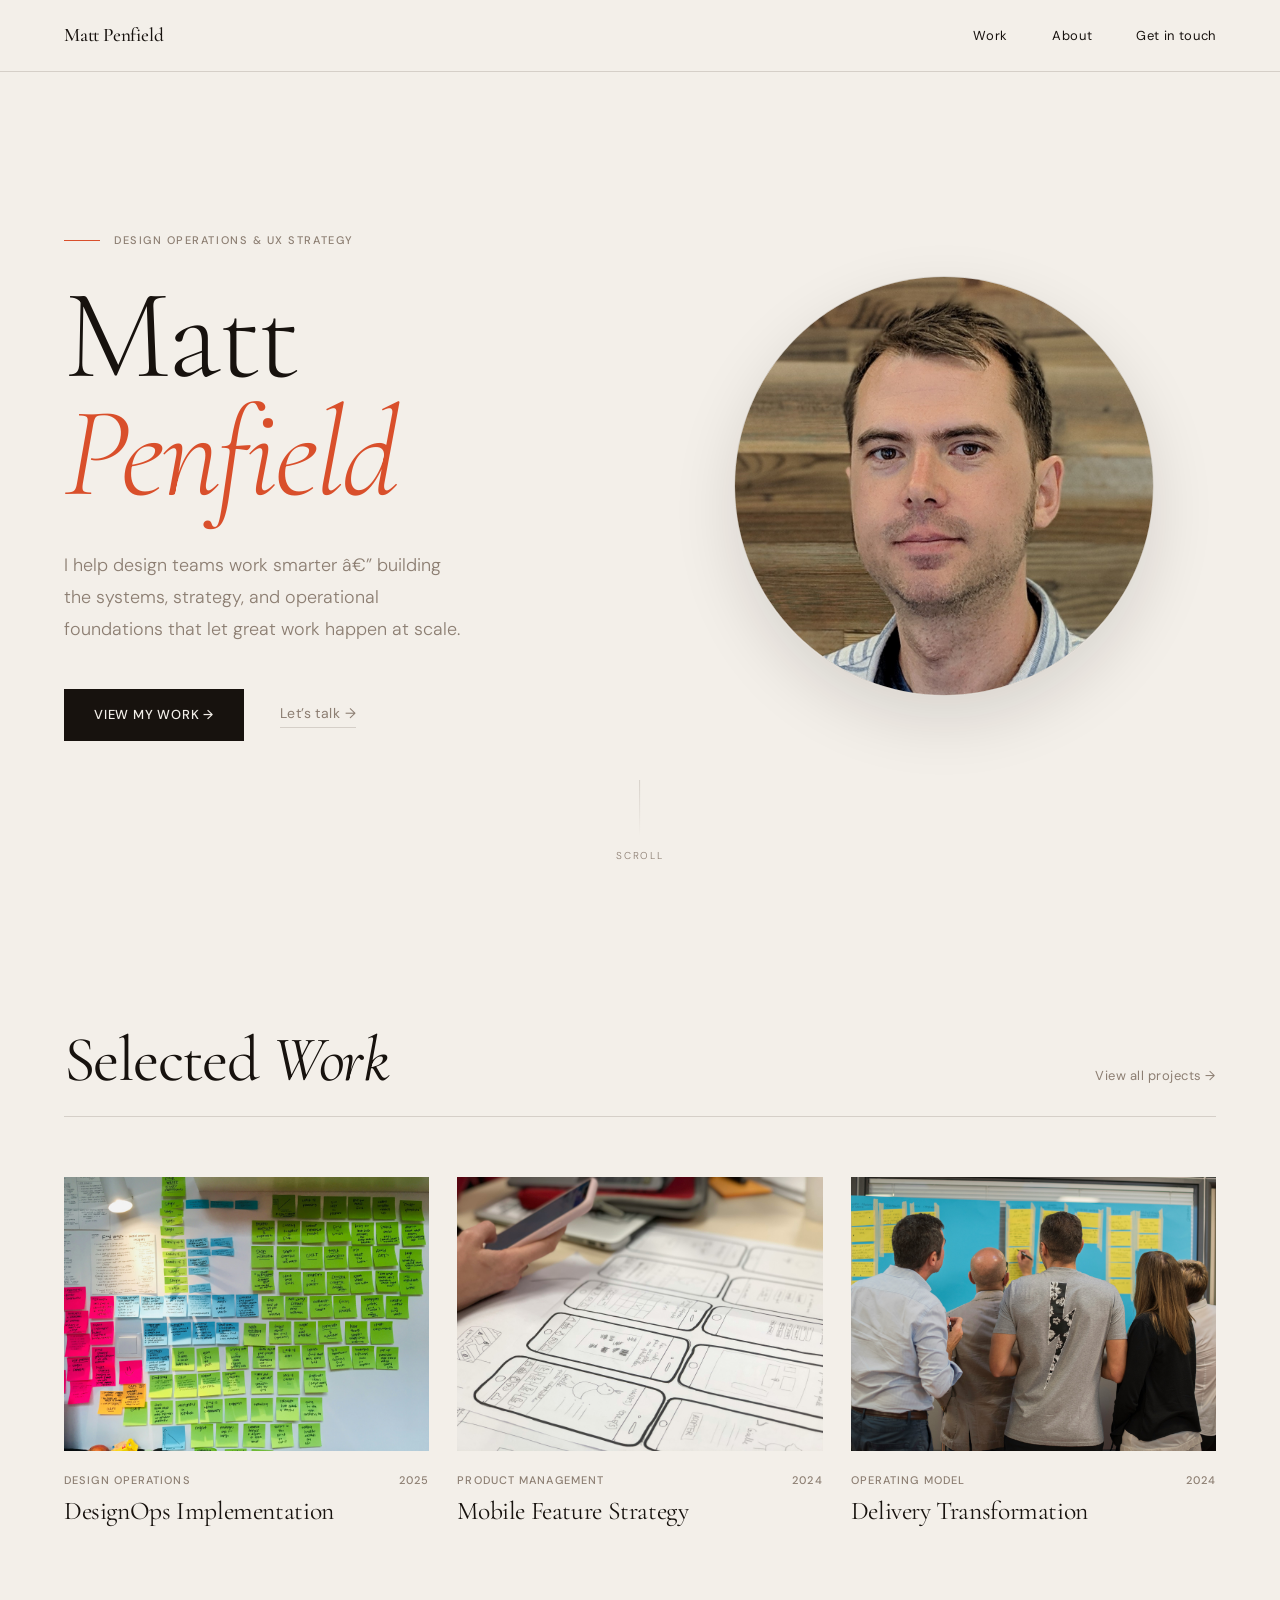
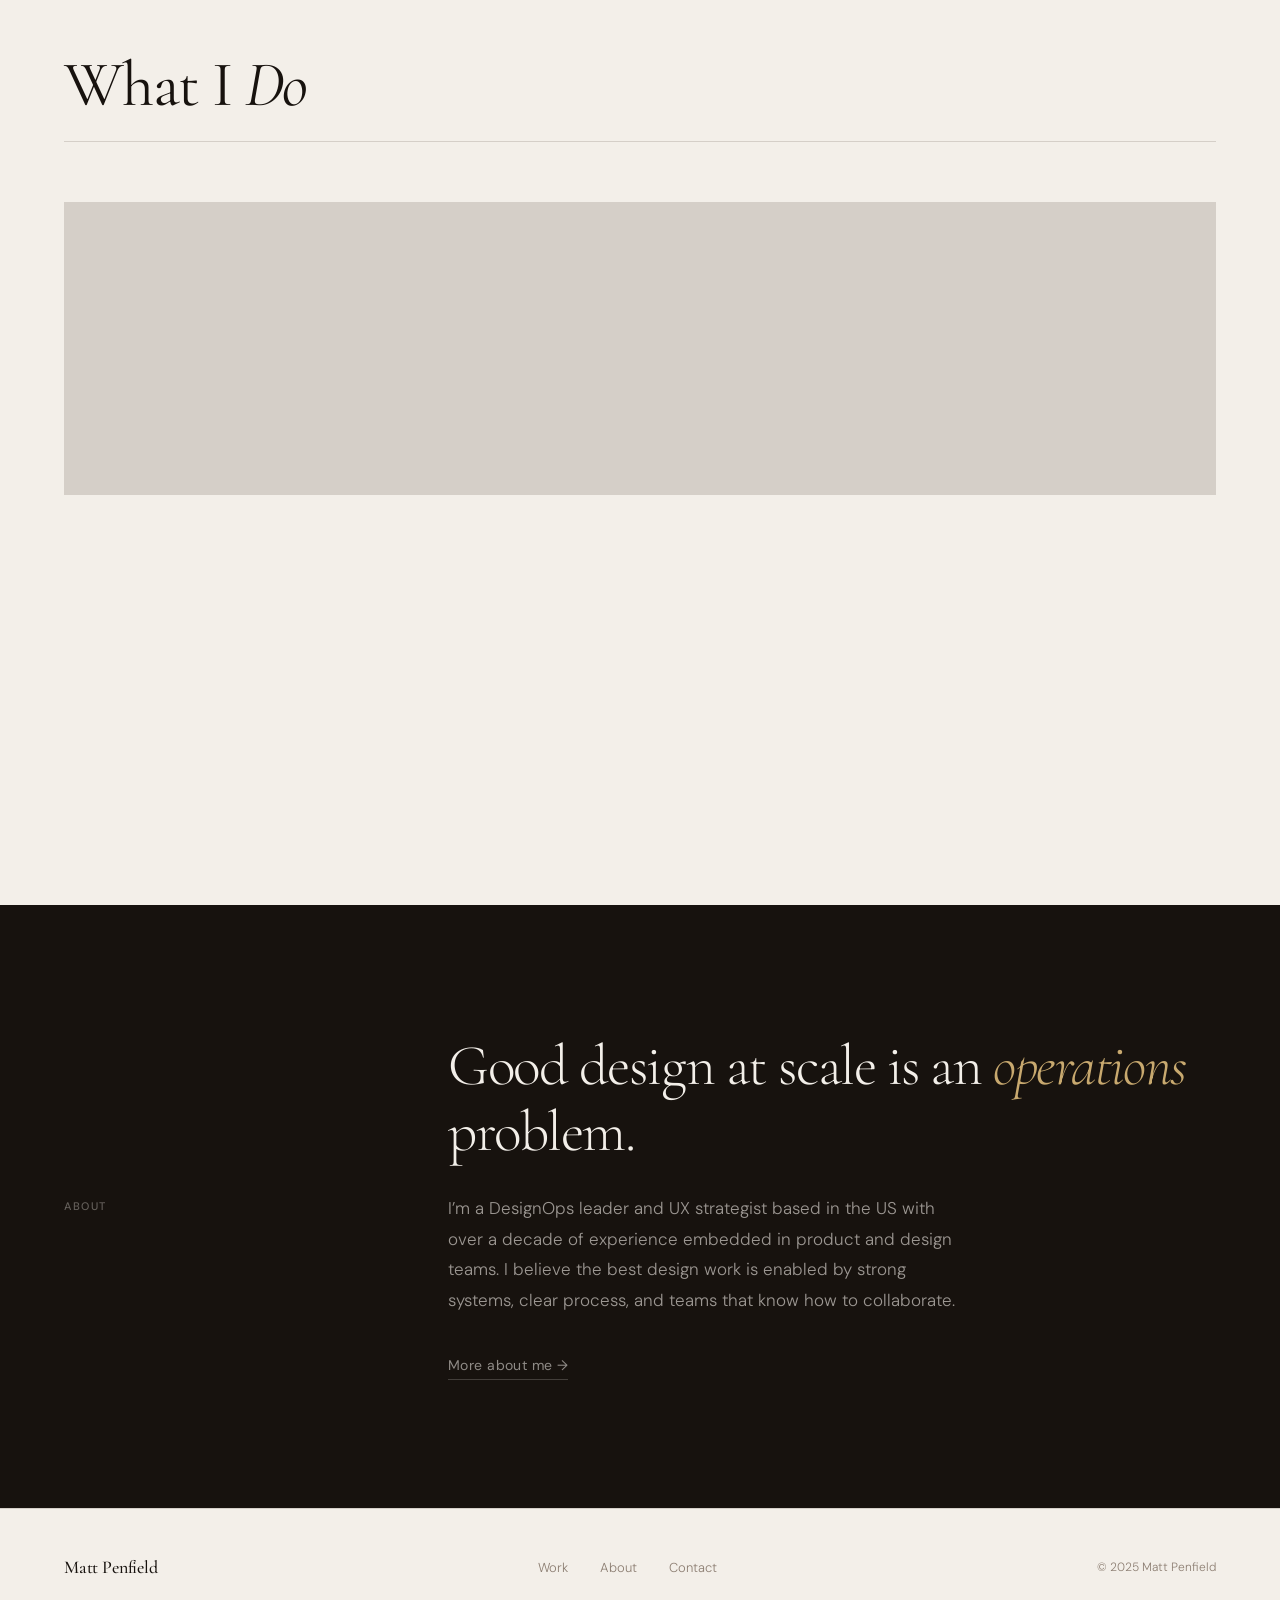
==== commit ce83163c: "Fix bug: weather widget SVG was not commented out properly, and displaying on the page" ====
--- a/index.html
+++ b/index.html
@@ -1,9 +1,9 @@
-<!DOCTYPE html>
+﻿<!DOCTYPE html>
 <html lang="en">
 <head>
   <meta charset="UTF-8">
   <meta name="viewport" content="width=device-width, initial-scale=1.0">
-  <title>Matt Penfield — Design Operations &amp; UX Strategy</title>
+  <title>Matt Penfield â€” Design Operations &amp; UX Strategy</title>
   <link rel="preconnect" href="https://fonts.googleapis.com">
   <link rel="preconnect" href="https://fonts.gstatic.com" crossorigin>
   <link rel="stylesheet" href="css/style.css">
@@ -34,7 +34,7 @@
           Matt<br><em>Penfield</em>
         </h1>
         <p class="hero-bio animate-fade-up delay-3">
-          I help design teams work smarter — building the systems, strategy, and operational foundations that let great work happen at scale.
+          I help design teams work smarter â€” building the systems, strategy, and operational foundations that let great work happen at scale.
         </p>
         <div class="hero-actions animate-fade-up delay-4">
           <a href="pages/work.html" class="btn-primary">View my work &rarr;</a>
@@ -197,101 +197,3 @@
 
 </body>
 </html>
-
-    // --- Weather Widget ---
-    (function () {
-      var SVG = {
-        sun:       '<svg viewBox="0 0 80 80" fill="none" xmlns="http://www.w3.org/2000/svg"><circle cx="40" cy="40" r="13" fill="#D94F2B"/><g stroke="#D94F2B" stroke-width="2.5" stroke-linecap="round"><line x1="40" y1="7" x2="40" y2="17"/><line x1="40" y1="63" x2="40" y2="73"/><line x1="7" y1="40" x2="17" y2="40"/><line x1="63" y1="40" x2="73" y2="40"/><line x1="17.4" y1="17.4" x2="24.5" y2="24.5"/><line x1="55.5" y1="55.5" x2="62.6" y2="62.6"/><line x1="62.6" y1="17.4" x2="55.5" y2="24.5"/><line x1="24.5" y1="55.5" x2="17.4" y2="62.6"/></g></svg>',
-        sun_cloud: '<svg viewBox="0 0 80 80" fill="none" xmlns="http://www.w3.org/2000/svg"><circle cx="54" cy="26" r="10" fill="#C8A96F"/><g stroke="#C8A96F" stroke-width="2" stroke-linecap="round"><line x1="54" y1="10" x2="54" y2="16"/><line x1="54" y1="36" x2="54" y2="42"/><line x1="38" y1="26" x2="44" y2="26"/><line x1="64" y1="26" x2="70" y2="26"/><line x1="43.9" y1="15.9" x2="48.2" y2="20.2"/><line x1="59.8" y1="31.8" x2="64.1" y2="36.1"/><line x1="64.1" y1="15.9" x2="59.8" y2="20.2"/><line x1="48.2" y1="31.8" x2="43.9" y2="36.1"/></g><path d="M 12,68 C 4,68 2,56 10,50 C 8,40 18,32 30,36 C 34,28 48,26 54,36 C 64,34 72,44 66,52 C 72,56 70,68 60,68 Z" fill="#ECE7DF" stroke="#D5CFC8" stroke-width="1.5"/></svg>',
-        cloud:     '<svg viewBox="0 0 80 80" fill="none" xmlns="http://www.w3.org/2000/svg"><path d="M 10,58 C 2,58 0,46 8,40 C 6,30 16,22 28,26 C 32,18 46,16 52,26 C 62,24 70,34 64,42 C 70,46 68,58 58,58 Z" fill="#D5CFC8" stroke="#8C7E72" stroke-width="1.5"/></svg>',
-        fog:       '<svg viewBox="0 0 80 80" fill="none" xmlns="http://www.w3.org/2000/svg"><path d="M 16,36 C 8,36 6,24 12,20 C 10,12 18,6 28,10 C 32,4 44,2 48,10 C 56,8 64,16 58,24 C 62,26 60,36 52,36 Z" fill="#D5CFC8" stroke="#8C7E72" stroke-width="1.5"/><g stroke="#8C7E72" stroke-width="2.5" stroke-linecap="round"><line x1="12" y1="48" x2="68" y2="48"/><line x1="18" y1="58" x2="62" y2="58"/><line x1="24" y1="68" x2="56" y2="68"/></g></svg>',
-        rain:      '<svg viewBox="0 0 80 80" fill="none" xmlns="http://www.w3.org/2000/svg"><path d="M 10,44 C 2,44 0,32 8,26 C 6,16 16,8 28,12 C 32,4 46,2 52,12 C 62,10 70,20 64,28 C 70,32 68,44 58,44 Z" fill="#D5CFC8" stroke="#8C7E72" stroke-width="1.5"/><g stroke="#8C7E72" stroke-width="2" stroke-linecap="round"><line x1="22" y1="54" x2="18" y2="68"/><line x1="36" y1="54" x2="32" y2="68"/><line x1="50" y1="54" x2="46" y2="68"/><line x1="64" y1="54" x2="60" y2="68"/></g></svg>',
-        snow:      '<svg viewBox="0 0 80 80" fill="none" xmlns="http://www.w3.org/2000/svg"><path d="M 10,44 C 2,44 0,32 8,26 C 6,16 16,8 28,12 C 32,4 46,2 52,12 C 62,10 70,20 64,28 C 70,32 68,44 58,44 Z" fill="#D5CFC8" stroke="#8C7E72" stroke-width="1.5"/><g fill="#8C7E72"><circle cx="22" cy="56" r="3"/><circle cx="40" cy="56" r="3"/><circle cx="58" cy="56" r="3"/><circle cx="31" cy="68" r="3"/><circle cx="49" cy="68" r="3"/></g></svg>',
-        thunder:   '<svg viewBox="0 0 80 80" fill="none" xmlns="http://www.w3.org/2000/svg"><path d="M 10,44 C 2,44 0,32 8,26 C 6,16 16,8 28,12 C 32,4 46,2 52,12 C 62,10 70,20 64,28 C 70,32 68,44 58,44 Z" fill="#8C7E72" stroke="#17120E" stroke-width="1.5"/><polygon points="46,44 34,62 42,62 30,78 50,58 42,58" fill="#C8A96F"/></svg>',
-        drizzle:   '<svg viewBox="0 0 80 80" fill="none" xmlns="http://www.w3.org/2000/svg"><path d="M 10,44 C 2,44 0,32 8,26 C 6,16 16,8 28,12 C 32,4 46,2 52,12 C 62,10 70,20 64,28 C 70,32 68,44 58,44 Z" fill="#D5CFC8" stroke="#8C7E72" stroke-width="1.5"/><g stroke="#8C7E72" stroke-width="1.5" stroke-linecap="round"><line x1="26" y1="54" x2="24" y2="62"/><line x1="40" y1="54" x2="38" y2="62"/><line x1="54" y1="54" x2="52" y2="62"/></g></svg>'
-      };
-
-      var WMO = {
-        0:  { label: 'Clear sky',          icon: 'sun' },
-        1:  { label: 'Mainly clear',       icon: 'sun_cloud' },
-        2:  { label: 'Partly cloudy',      icon: 'sun_cloud' },
-        3:  { label: 'Overcast',           icon: 'cloud' },
-        45: { label: 'Foggy',              icon: 'fog' },
-        48: { label: 'Freezing fog',       icon: 'fog' },
-        51: { label: 'Light drizzle',      icon: 'drizzle' },
-        53: { label: 'Drizzle',            icon: 'drizzle' },
-        55: { label: 'Heavy drizzle',      icon: 'rain' },
-        61: { label: 'Light rain',         icon: 'rain' },
-        63: { label: 'Rain',               icon: 'rain' },
-        65: { label: 'Heavy rain',         icon: 'rain' },
-        71: { label: 'Light snow',         icon: 'snow' },
-        73: { label: 'Snow',               icon: 'snow' },
-        75: { label: 'Heavy snow',         icon: 'snow' },
-        77: { label: 'Snow grains',        icon: 'snow' },
-        80: { label: 'Light showers',      icon: 'drizzle' },
-        81: { label: 'Rain showers',       icon: 'rain' },
-        82: { label: 'Violent showers',    icon: 'thunder' },
-        85: { label: 'Snow showers',       icon: 'snow' },
-        86: { label: 'Heavy snow showers', icon: 'snow' },
-        95: { label: 'Thunderstorm',       icon: 'thunder' },
-        96: { label: 'Thunderstorm',       icon: 'thunder' },
-        99: { label: 'Thunderstorm',       icon: 'thunder' }
-      };
-
-      function cToF(c) { return Math.round(c * 9 / 5 + 32); }
-
-      var loadEl = document.getElementById('weather-loading');
-      var contEl = document.getElementById('weather-content');
-      var errEl  = document.getElementById('weather-error');
-
-      function show(el) {
-        loadEl.hidden = true;
-        contEl.hidden = true;
-        errEl.hidden  = true;
-        el.hidden = false;
-      }
-
-      if (!navigator.geolocation) { show(errEl); return; }
-
-      navigator.geolocation.getCurrentPosition(function (pos) {
-        var lat = pos.coords.latitude;
-        var lon = pos.coords.longitude;
-
-        fetch('https://api.open-meteo.com/v1/forecast?latitude=' + lat + '&longitude=' + lon + '&current_weather=true')
-          .then(function (r) { if (!r.ok) throw new Error('weather'); return r.json(); })
-          .then(function (d) {
-            var cw   = d.current_weather;
-            var info = WMO[cw.weathercode] || { label: 'Weather', icon: 'sun' };
-
-            document.getElementById('weather-emoji').innerHTML       = SVG[info.icon] || '';
-            document.getElementById('weather-temp').textContent      = cToF(cw.temperature);
-            document.getElementById('weather-condition').textContent = info.label;
-
-            // Reverse geocode via Nominatim
-            fetch('https://nominatim.openstreetmap.org/reverse?lat=' + lat + '&lon=' + lon + '&format=json', { headers: { 'Accept-Language': 'en' } })
-              .then(function (r) { return r.json(); })
-              .then(function (g) {
-                var a    = g.address || {};
-                var city  = a.city || a.town || a.village || a.county || '';
-                var state = a.state || '';
-                document.getElementById('weather-location').textContent = [city, state].filter(Boolean).join(', ');
-              })
-              .catch(function () {
-                document.getElementById('weather-location').textContent = '';
-              });
-
-            show(contEl);
-          })
-          .catch(function () { show(errEl); });
-
-      }, function (err) {
-        if (err.code === 1) {
-          document.getElementById('weather-error-msg').textContent = 'Enable location to see your weather';
-        }
-        show(errEl);
-      }, { timeout: 8000 });
-    }());
-  </script>
-
-</body>
-</html>
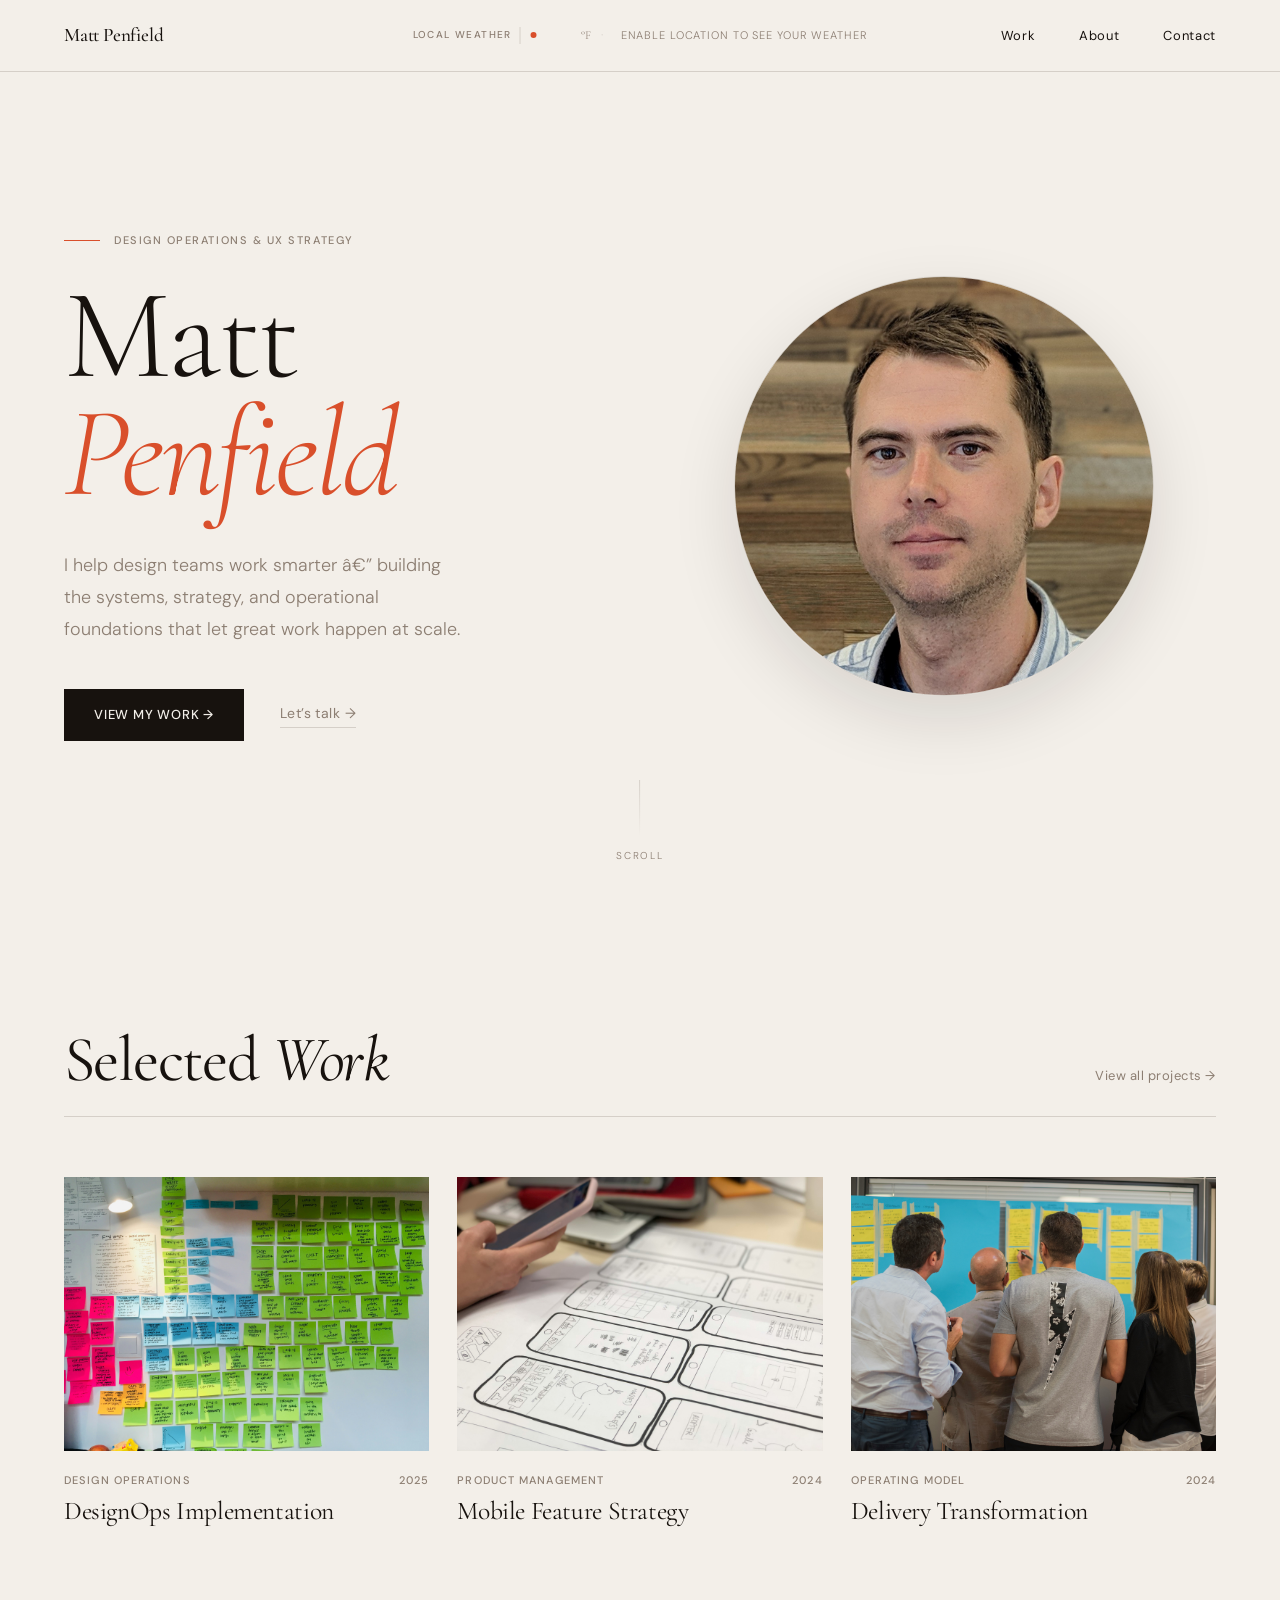
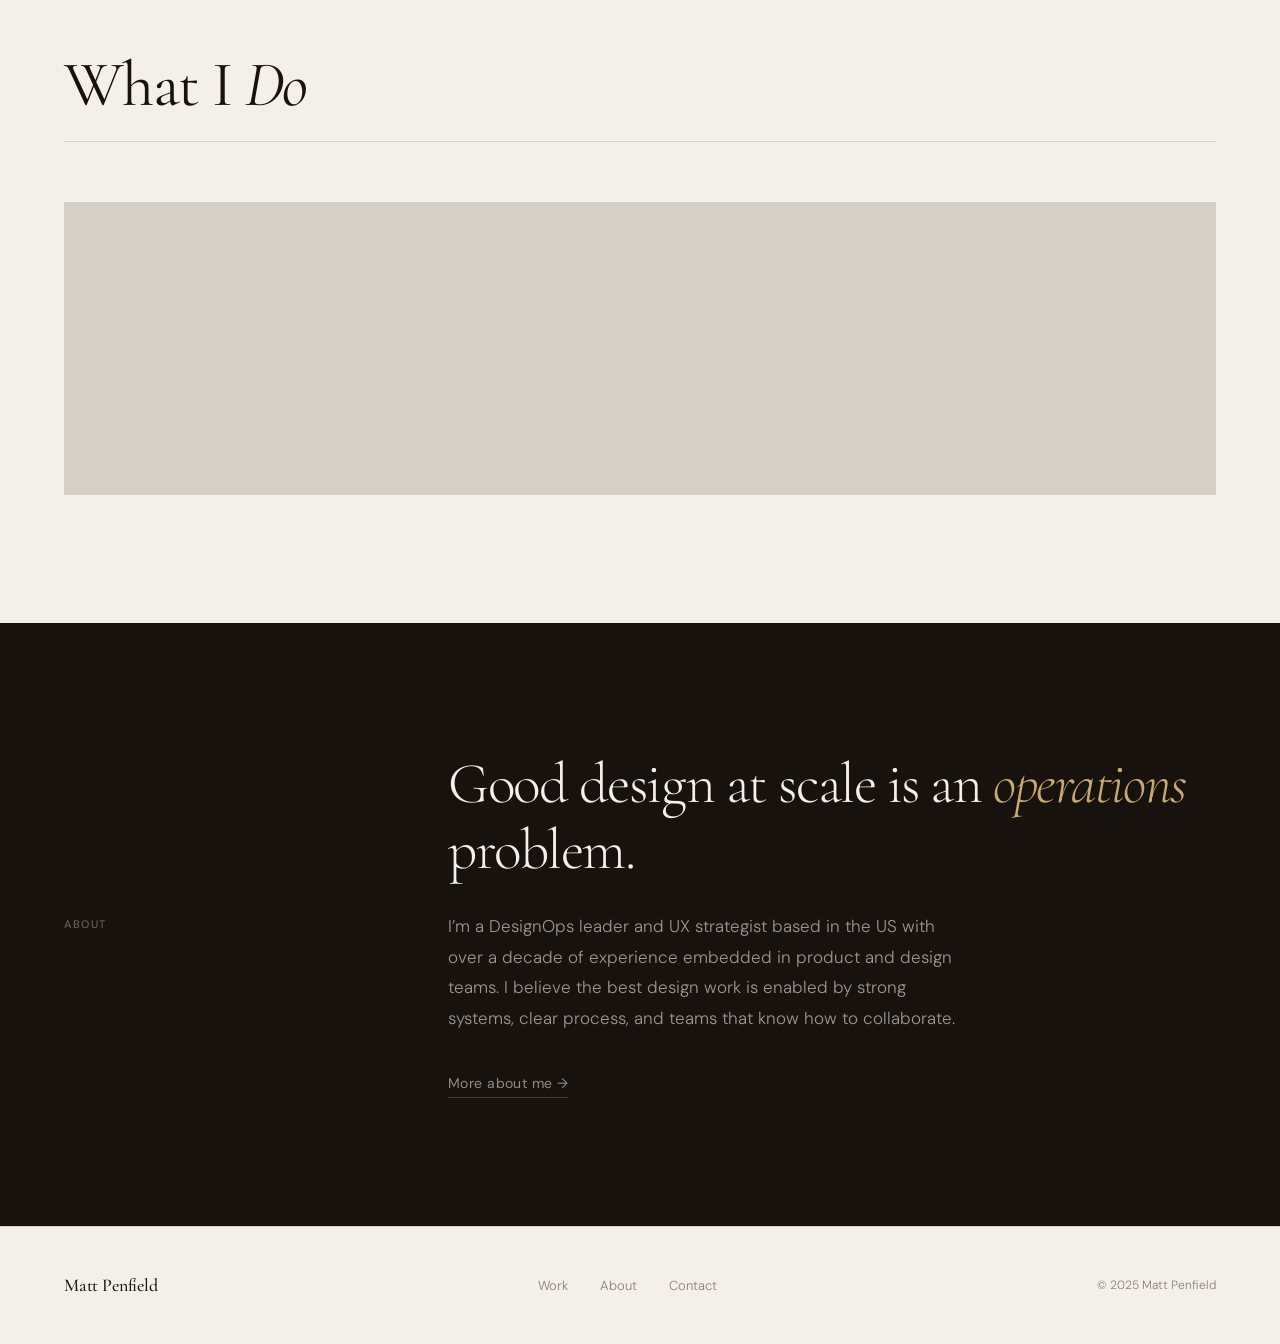
==== commit 570f4b52: "clean up styles and links" ====
--- a/index.html
+++ b/index.html
@@ -14,10 +14,29 @@
   <nav class="site-nav">
     <div class="container">
       <a href="index.html" class="nav-logo">Matt Penfield</a>
+
+      <!-- WEATHER WIDGET -->
+      <div class="nav-weather" id="weather-card">
+        <span class="nav-weather-label">Local Weather</span>
+        <span class="nav-weather-loading" id="weather-loading">
+          <span class="weather-dot"></span>
+        </span>
+        <span class="nav-weather-content" id="weather-content" hidden>
+          <span class="nav-weather-icon" id="weather-emoji" aria-hidden="true"></span>
+          <span class="nav-weather-temp" id="weather-temp"></span><span class="nav-weather-unit">&deg;F</span>
+          <span class="nav-weather-sep">&middot;</span>
+          <span class="nav-weather-location" id="weather-location"></span>
+          <span id="weather-condition" hidden></span>
+        </span>
+        <span class="nav-weather-error" id="weather-error" hidden>
+          <span id="weather-error-msg"></span>
+        </span>
+      </div>
+
       <ul class="nav-links">
         <li><a href="pages/work.html">Work</a></li>
         <li><a href="pages/about.html">About</a></li>
-        <li><a href="pages/contact.html">Get in touch</a></li>
+        <li><a href="pages/contact.html">Contact</a></li>
       </ul>
     </div>
   </nav>
@@ -134,38 +153,6 @@
     </div>
   </section>
 
-  <!-- WEATHER WIDGET -->
-  <section class="section" style="padding-top: 0;">
-    <div class="container">
-      <div class="weather-card fade-in-scroll" id="weather-card">
-
-        <div class="weather-loading" id="weather-loading">
-          <span class="weather-dot"></span>
-          <span>Getting your local weather&hellip;</span>
-        </div>
-
-        <div class="weather-content" id="weather-content" hidden>
-          <div class="weather-left">
-            <span class="weather-emoji" id="weather-emoji" aria-hidden="true"></span>
-            <div class="weather-temp-group">
-              <span class="weather-temp" id="weather-temp"></span>
-              <span class="weather-unit">&deg;F</span>
-            </div>
-          </div>
-          <div class="weather-right">
-            <p class="weather-condition" id="weather-condition"></p>
-            <p class="weather-location" id="weather-location"></p>
-          </div>
-        </div>
-
-        <div class="weather-error" id="weather-error" hidden>
-          <span id="weather-error-msg">Weather unavailable</span>
-        </div>
-
-      </div>
-    </div>
-  </section>
-
   <!-- ABOUT STRIP -->
   <div class="about-strip">
     <div class="container">
--- a/css/style.css
+++ b/css/style.css
@@ -127,6 +127,7 @@
   display: flex;
   align-items: center;
   justify-content: space-between;
+  position: relative;
 }
 
 .nav-logo {
@@ -557,136 +558,103 @@
 }
 
 /* =========================================
-   WEATHER WIDGET
-   ========================================= */
-
-.weather-card {
-  background: var(--card-bg);
-  border: 1px solid var(--border);
-  display: flex;
-  align-items: center;
-  justify-content: space-between;
-  gap: 2rem;
-  padding: clamp(1.75rem, 4vw, 2.75rem) clamp(1.75rem, 5vw, 3.5rem);
-  position: relative;
-  overflow: hidden;
-  transition: background 0.3s;
-}
-
-.weather-card::before {
-  content: '';
+   WEATHER — NAV INLINE
+   ========================================= */
+
+.nav-weather {
   position: absolute;
-  top: 0; left: 0;
-  width: 3px;
-  height: 100%;
-  background: var(--accent);
-}
-
-.weather-card:hover { background: #e8e2d8; }
-
-.weather-loading {
-  display: flex;
-  align-items: center;
-  gap: 0.875rem;
-  color: var(--muted);
-  font-size: 0.8125rem;
-  letter-spacing: 0.07em;
-  text-transform: uppercase;
+  left: 50%;
+  transform: translateX(-50%);
+  display: flex;
+  align-items: center;
+  gap: 0.625rem;
+  pointer-events: none;
+}
+
+.nav-weather-label {
+  font-size: 0.625rem;
+  font-weight: 500;
+  letter-spacing: 0.14em;
+  text-transform: uppercase;
+  color: var(--muted);
+  padding-right: 0.5rem;
+  border-right: 1px solid var(--border);
+}
+
+.nav-weather-loading {
+  display: flex;
+  align-items: center;
 }
 
 .weather-dot {
-  width: 7px;
-  height: 7px;
+  width: 6px;
+  height: 6px;
   border-radius: 50%;
   background: var(--accent);
   animation: pulse 1.5s ease-in-out infinite;
-  flex-shrink: 0;
-}
-
-.weather-content {
-  display: flex;
-  align-items: center;
-  justify-content: space-between;
-  width: 100%;
-  gap: 2rem;
-}
-
-.weather-left {
-  display: flex;
-  align-items: center;
-  gap: 1.5rem;
-}
-
-.weather-emoji {
-  width: clamp(48px, 7vw, 64px);
-  height: clamp(48px, 7vw, 64px);
+}
+
+.nav-weather-content {
+  display: flex;
+  align-items: center;
+  gap: 0.45rem;
+}
+
+.nav-weather-icon {
+  width: 20px;
+  height: 20px;
   flex-shrink: 0;
   user-select: none;
 }
 
-.weather-emoji svg {
+.nav-weather-icon svg {
   width: 100%;
   height: 100%;
   display: block;
 }
 
-.weather-temp-group {
-  display: flex;
-  align-items: flex-start;
-  gap: 0.2rem;
-  line-height: 1;
-}
-
-.weather-temp {
-  font-family: var(--font-display);
-  font-size: clamp(3.5rem, 7vw, 5.5rem);
+.nav-weather-temp {
+  font-family: var(--font-display);
+  font-size: 1.25rem;
   font-weight: 300;
-  letter-spacing: -0.04em;
+  letter-spacing: -0.02em;
   line-height: 1;
   color: var(--fg);
 }
 
-.weather-unit {
-  font-family: var(--font-display);
-  font-size: 1.5rem;
+.nav-weather-unit {
+  font-family: var(--font-display);
+  font-size: 0.75rem;
   font-weight: 300;
   color: var(--muted);
-  padding-top: 0.5rem;
-}
-
-.weather-right {
-  text-align: right;
-}
-
-.weather-condition {
-  font-family: var(--font-display);
-  font-size: clamp(1.5rem, 2.5vw, 2.25rem);
-  font-weight: 300;
-  font-style: italic;
-  letter-spacing: -0.015em;
-  color: var(--fg);
-  margin-bottom: 0.35rem;
-  line-height: 1.1;
-}
-
-.weather-location {
+  align-self: flex-start;
+  padding-top: 0.1em;
+  margin-right: 0.2rem;
+}
+
+.nav-weather-sep {
+  color: var(--border);
+  font-size: 0.75rem;
+  line-height: 1;
+}
+
+.nav-weather-location {
   font-size: 0.6875rem;
-  font-weight: 500;
-  letter-spacing: 0.14em;
-  text-transform: uppercase;
-  color: var(--muted);
-}
-
-.weather-error {
-  color: var(--muted);
-  font-size: 0.8125rem;
-  letter-spacing: 0.07em;
-  text-transform: uppercase;
-}
-
-@media (max-width: 540px) {
-  .weather-content { flex-direction: column; align-items: flex-start; gap: 1.25rem; }
-  .weather-right { text-align: left; }
+  font-weight: 400;
+  letter-spacing: 0.1em;
+  text-transform: uppercase;
+  color: var(--muted);
+}
+
+.nav-weather-error {
+  font-size: 0.6875rem;
+  letter-spacing: 0.08em;
+  text-transform: uppercase;
+  color: var(--muted);
+}
+
+@media (max-width: 760px) {
+  .nav-weather { display: none; }
 }
 
 /* =========================================
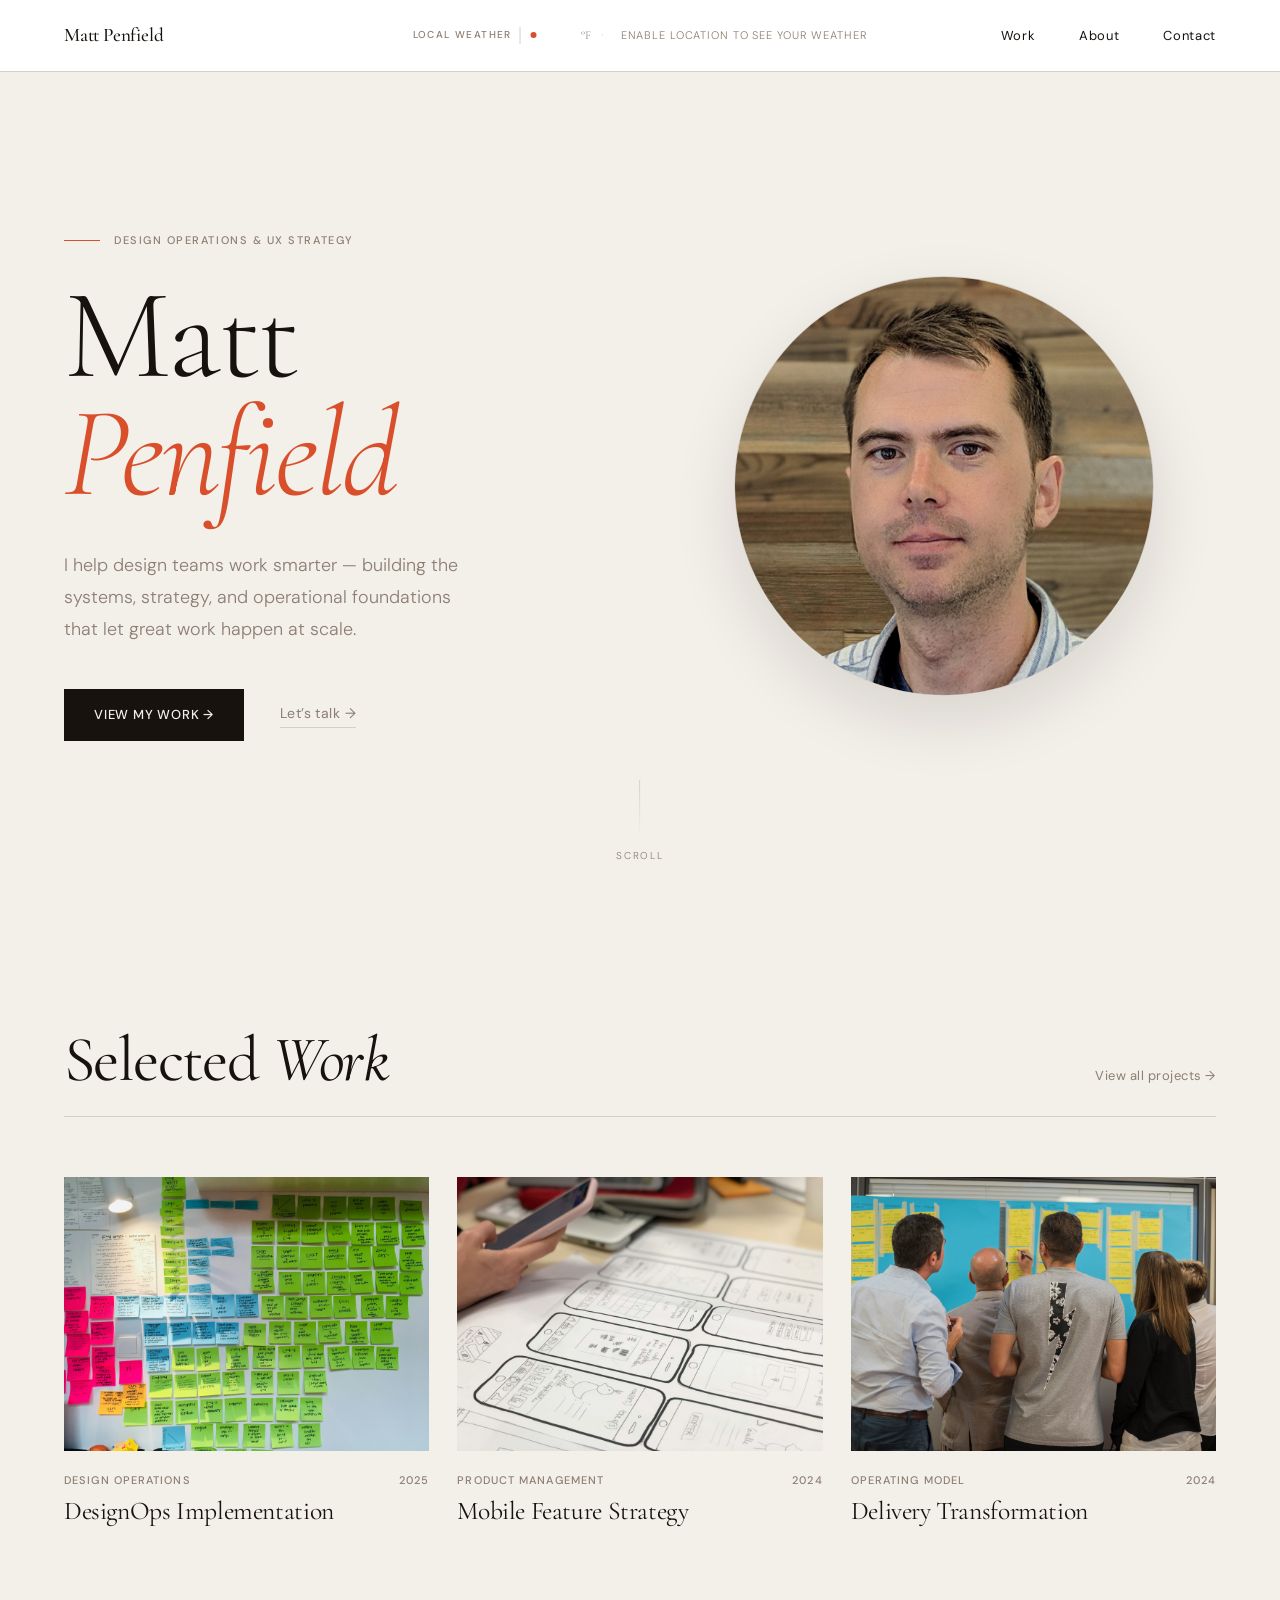
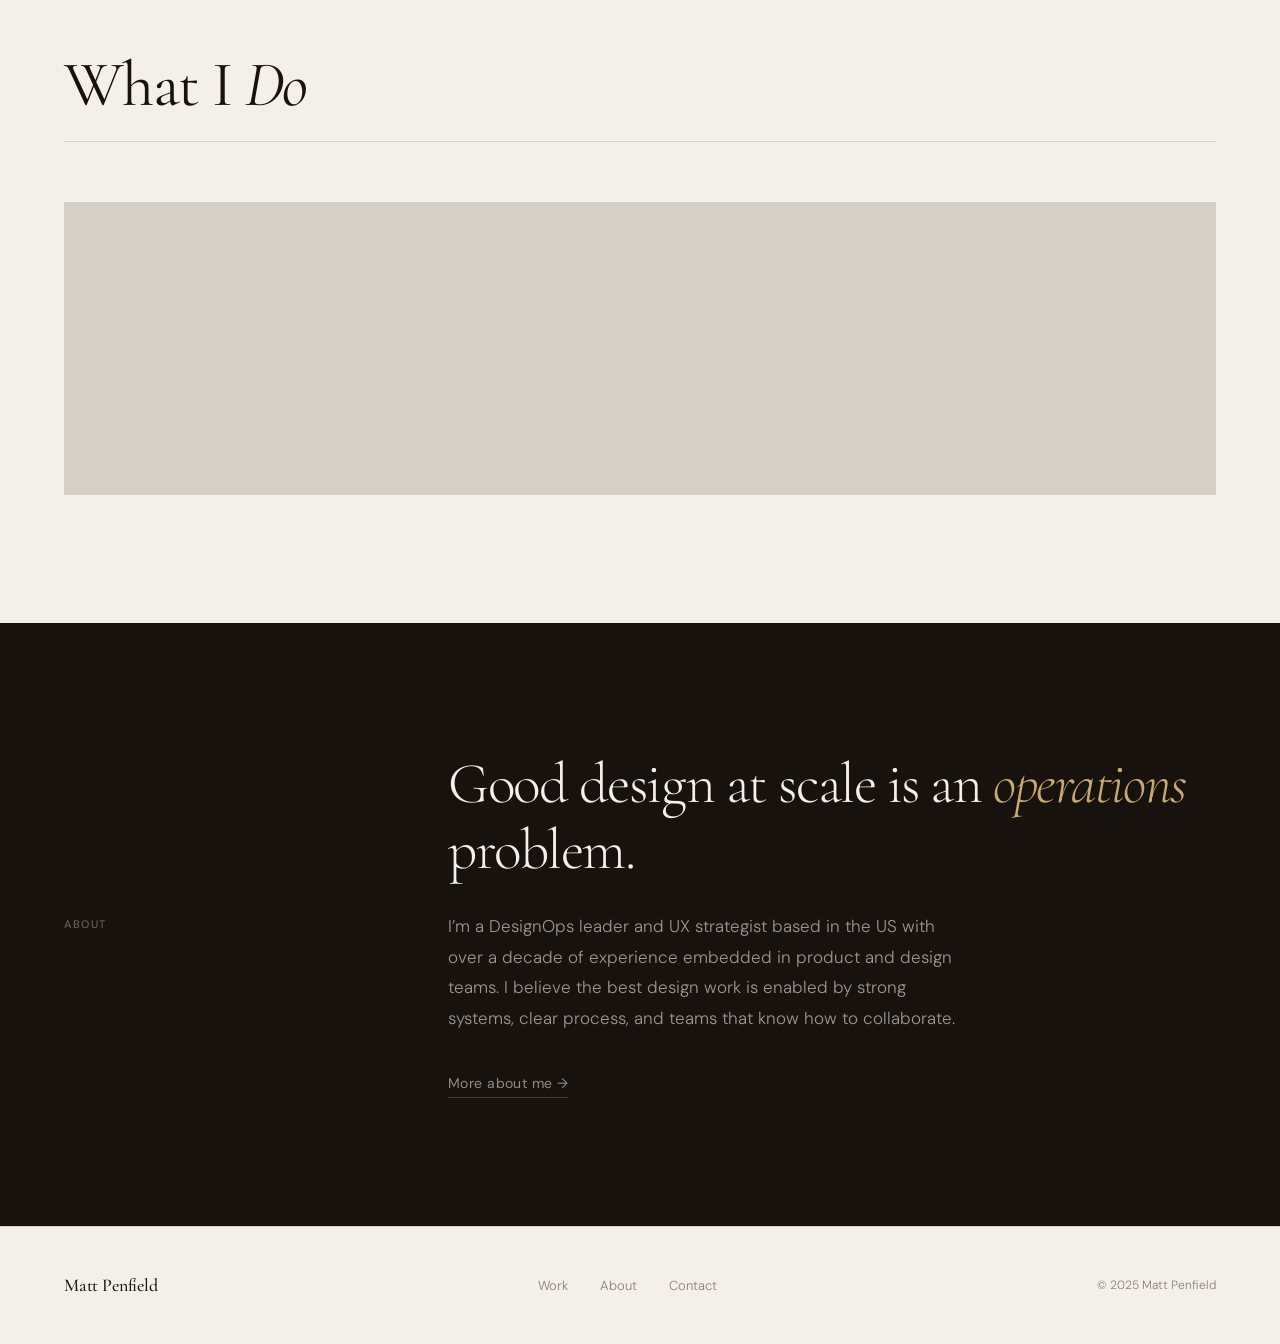
==== commit b5866f07: "fix: correct HTML entities in title and hero bio for proper rendering" ====
--- a/index.html
+++ b/index.html
@@ -3,7 +3,7 @@
 <head>
   <meta charset="UTF-8">
   <meta name="viewport" content="width=device-width, initial-scale=1.0">
-  <title>Matt Penfield â€” Design Operations &amp; UX Strategy</title>
+  <title>Matt Penfield &mdash; Design Operations &amp; UX Strategy</title>
   <link rel="preconnect" href="https://fonts.googleapis.com">
   <link rel="preconnect" href="https://fonts.gstatic.com" crossorigin>
   <link rel="stylesheet" href="css/style.css">
@@ -53,7 +53,7 @@
           Matt<br><em>Penfield</em>
         </h1>
         <p class="hero-bio animate-fade-up delay-3">
-          I help design teams work smarter â€” building the systems, strategy, and operational foundations that let great work happen at scale.
+          I help design teams work smarter &mdash; building the systems, strategy, and operational foundations that let great work happen at scale.
         </p>
         <div class="hero-actions animate-fade-up delay-4">
           <a href="pages/work.html" class="btn-primary">View my work &rarr;</a>
--- a/css/style.css
+++ b/css/style.css
@@ -115,9 +115,7 @@
   top: 0; left: 0; right: 0;
   height: var(--nav-h);
   z-index: 100;
-  background: rgba(243, 239, 233, 0.9);
-  backdrop-filter: blur(14px);
-  -webkit-backdrop-filter: blur(14px);
+  background: #ffffff;
   border-bottom: 1px solid var(--border);
   transition: background 0.3s;
 }
@@ -251,11 +249,27 @@
   letter-spacing: 0.06em;
   text-transform: uppercase;
   cursor: pointer;
-  transition: background 0.25s, transform 0.22s;
+  position: relative;
+  overflow: hidden;
+  isolation: isolate;
+  transition: transform 0.22s;
+}
+
+.btn-primary::before {
+  content: '';
+  position: absolute;
+  inset: 0;
+  background: var(--accent);
+  transform: translateX(-101%);
+  transition: transform 0.38s cubic-bezier(0.22, 1, 0.36, 1);
+  z-index: -1;
+}
+
+.btn-primary:hover::before {
+  transform: translateX(0);
 }
 
 .btn-primary:hover {
-  background: var(--accent);
   transform: translateY(-2px);
 }
 
@@ -1086,6 +1100,6 @@
   .work-full-grid { grid-template-columns: 1fr; }
   .skills-grid { grid-template-columns: 1fr; }
   .nav-links { gap: 1.5rem; }
-  .nav-links li:last-child { display: none; }
+  .nav-links li:last-child { display: list-item; }
   .footer-copy { width: 100%; }
 }
